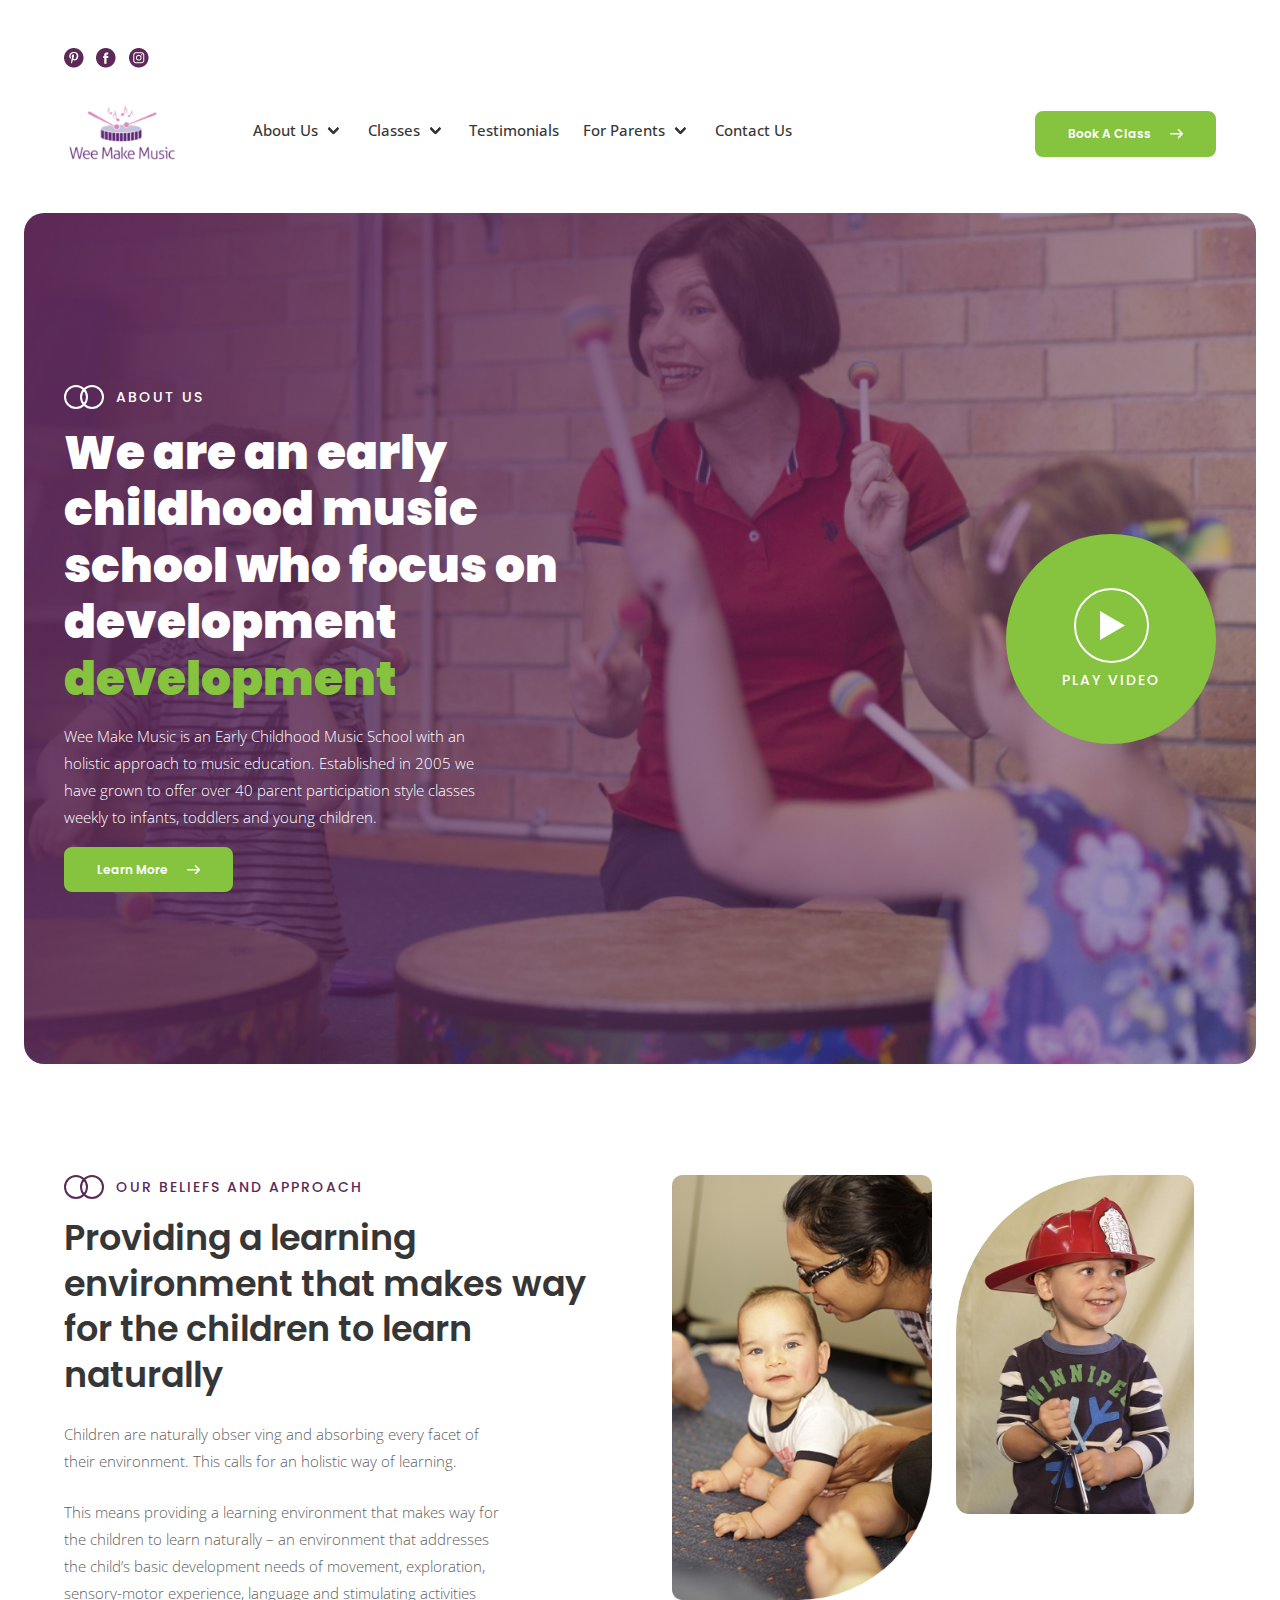
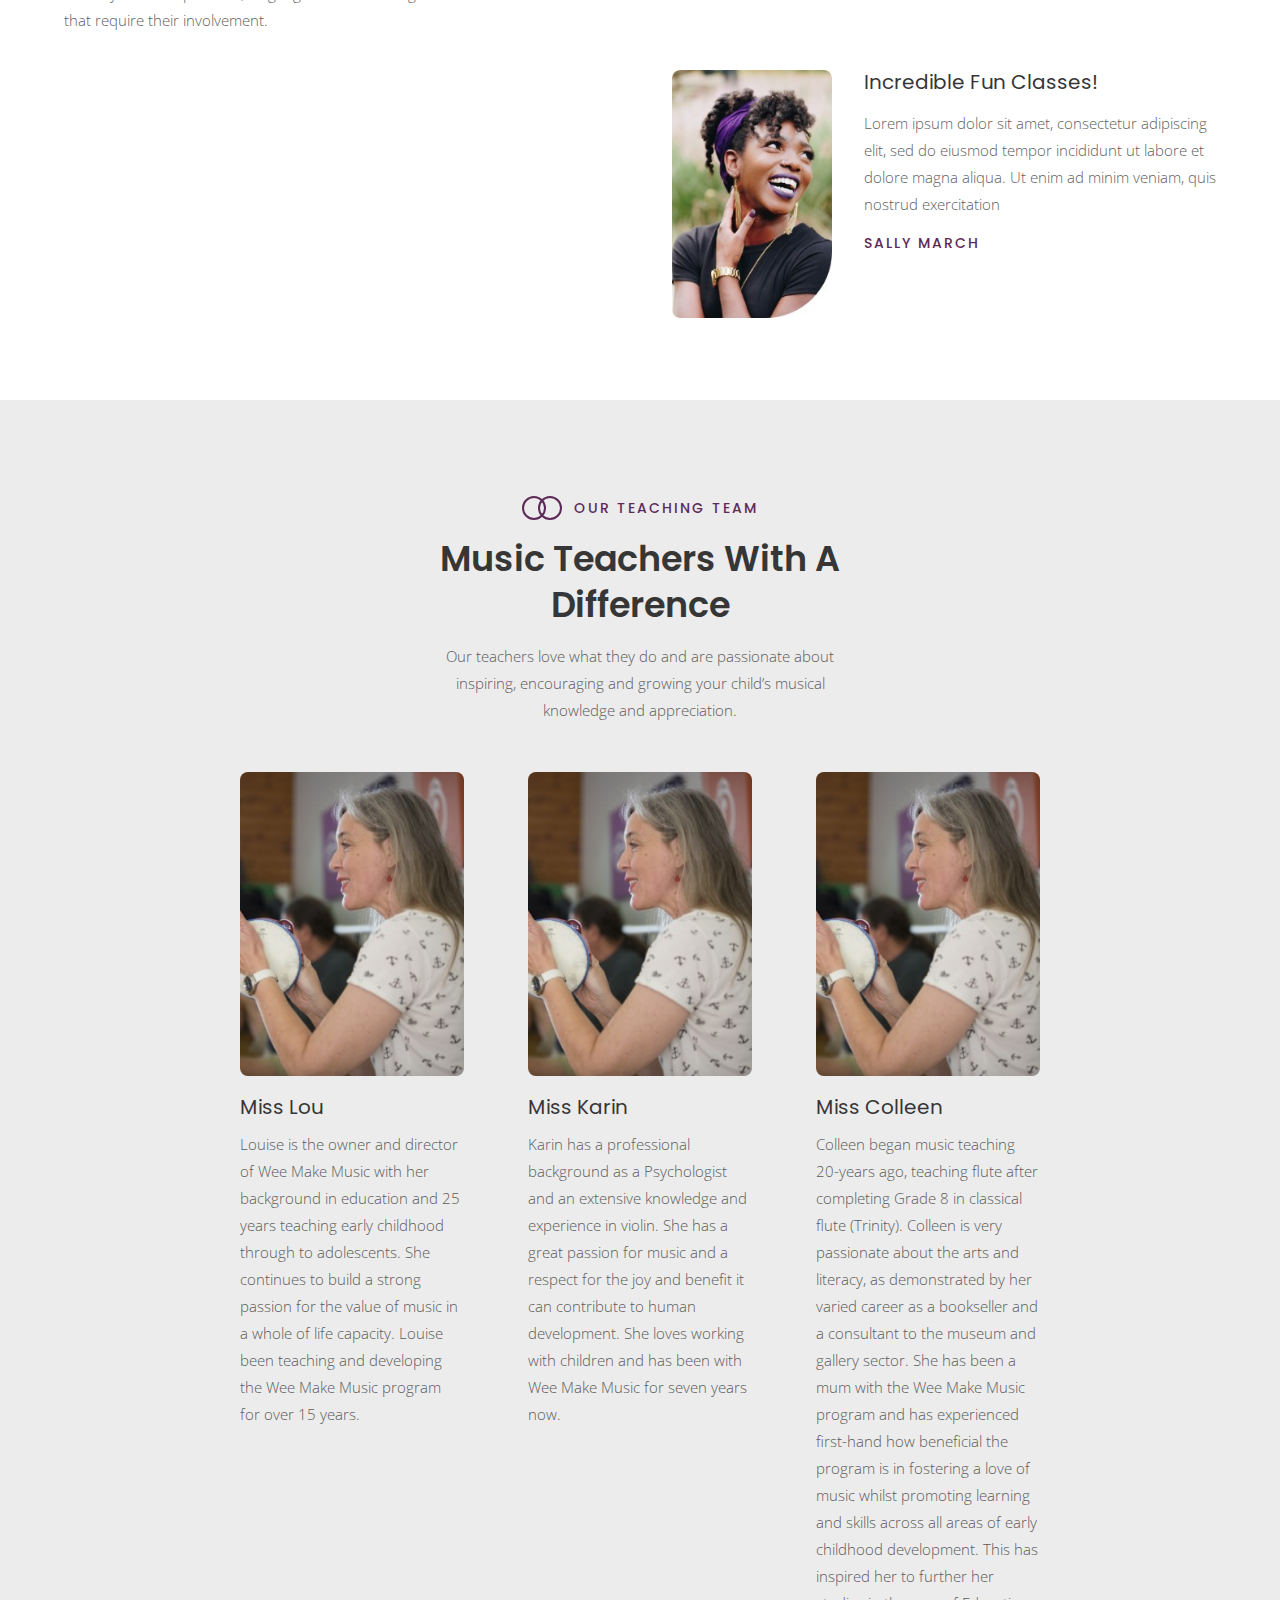
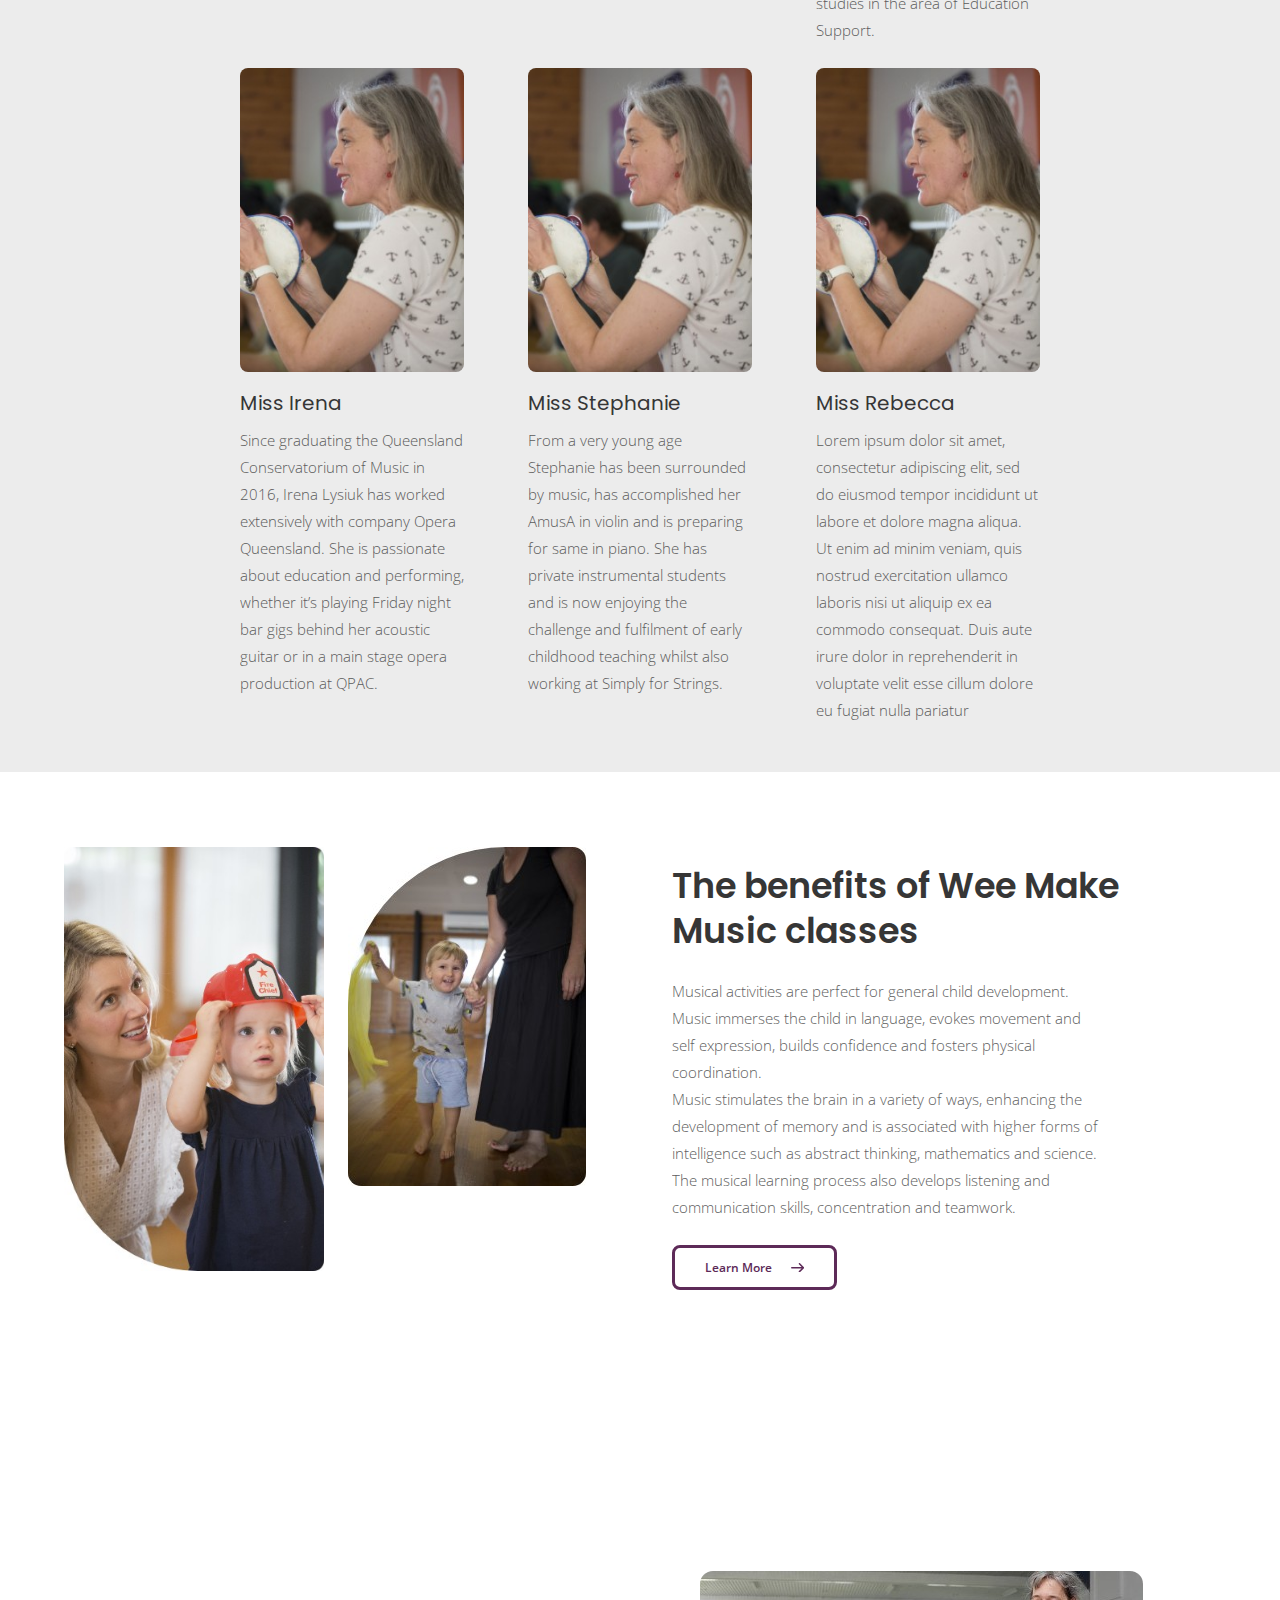
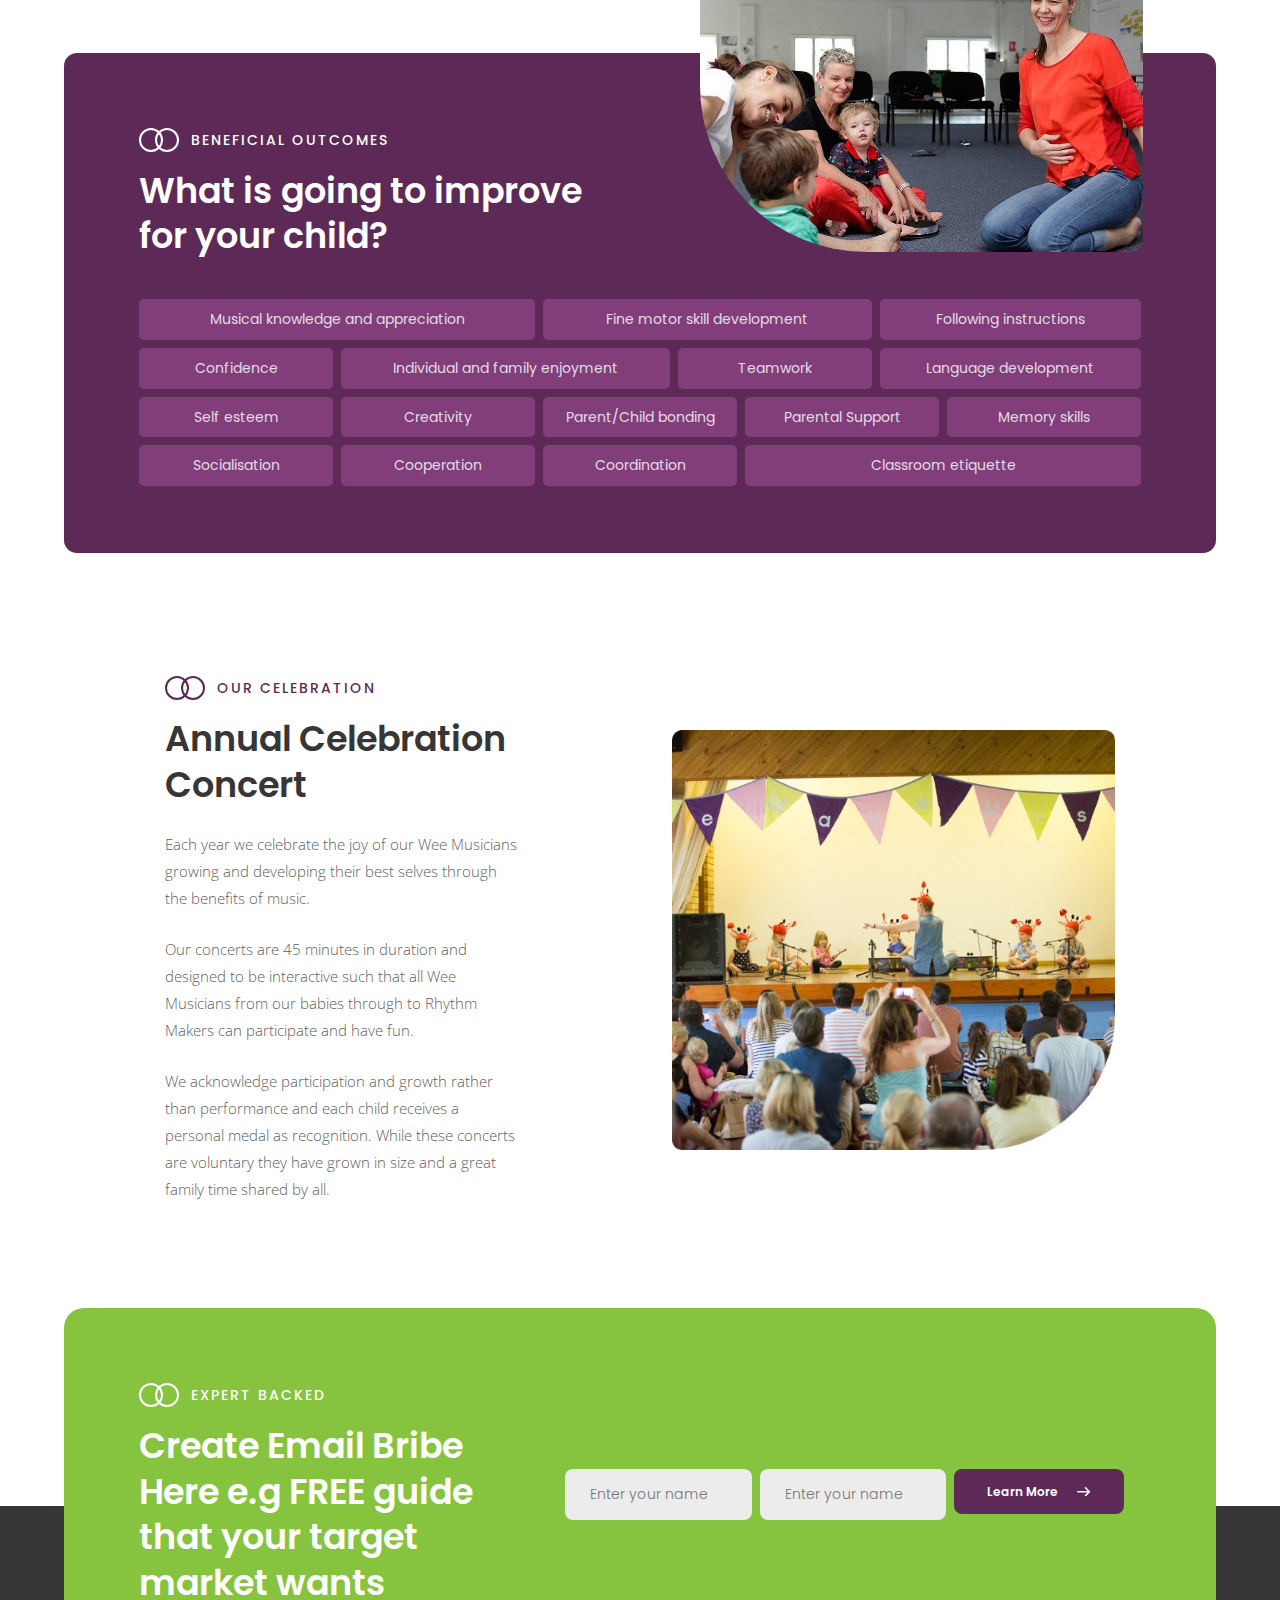
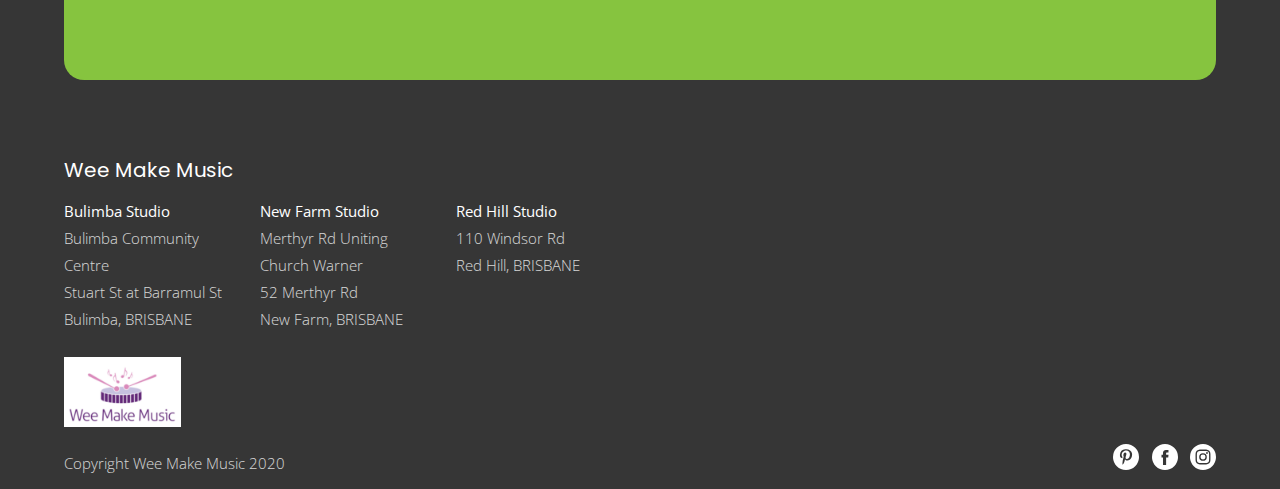
==== about.html @ 38650b14 "about page finished" ====
<!DOCTYPE html>
<html lang="en">
<head>
  <meta charset="UTF-8">
  <meta name="viewport" content="width=device-width, initial-scale=1.0">
  <meta http-equiv="X-UA-Compatible" content="ie=edge">
  <link rel="stylesheet" type="text/css" href="css/bulma.css">
  <link rel="stylesheet" type="text/css" href="css/main.css">
  <link rel="preconnect" href="https://fonts.gstatic.com">
  <link href="https://fonts.googleapis.com/css2?family=Open+Sans:wght@300;400&family=Poppins:wght@300;500;600;700&display=swap" rel="stylesheet">
  <title>Wee Make Music</title>
</head>
<body>
  <section class="section">
    <div class="container">
      <div class="nav-header pb-3">
        <div class="columns">
          <article class="column">
          <a href="#">
            <img src="assets/pinterest.png" alt="The pinterest logo" class="social-favicon mr-2">
          </a>
          <a href="#">
            <img src="assets/facebook.png" alt="The facebook logo" class="social-favicon mr-2">
          </a>
          <a href="#">
            <img src="assets/instagram.png" alt="The instagram logo" class="social-favicon">
          </a>
        </article>
        </div>
      </div>

      <nav class="navbar is-transparent" role="navigation" aria-label="main navigation">
      <div class="navbar-brand is-flex-center">
        <a class="navbar-item" href="index.html">
          <img src="assets/wee-make-music-logo.png" class="logo">
        </a>

        <a role="button" class="navbar-burger burger" aria-label="menu" aria-expanded="false" data-target="navbarBasicExample">
          <span aria-hidden="true"></span>
          <span aria-hidden="true"></span>
          <span aria-hidden="true"></span>
        </a>
      </div>

      <div id="navbarBasicExample" class="navbar-menu is-small-section-padding-mobile">
        <div class="navbar-start pl-6 padding-remove-mobile">
          <div class="navbar-item has-dropdown is-hoverable">
            <a class="navbar-link nav-link" onclick="showHideDropdown()">
              About Us
            </a>

            <div class="navbar-dropdown" id="navbarDropdown">
              <a href="gym-cleaning.html" class="navbar-item nav-link-sub">
                Gym Cleaning
              </a>
              <a class="navbar-item nav-link-sub">
                Childcare Cleaning
              </a>
              <a class="navbar-item nav-link-sub">
                Commercial Cleaning
              </a>
              <a class="navbar-item nav-link-sub">
                Clinic Cleaning
              </a>
            </div>
          </div>


          <div class="navbar-item has-dropdown is-hoverable">
            <a class="navbar-link nav-link" onclick="showHideDropdown()">
              Classes
            </a>

            <div class="navbar-dropdown" id="navbarDropdown">
              <a href="gym-cleaning.html" class="navbar-item nav-link-sub">
                Gym Cleaning
              </a>
              <a class="navbar-item nav-link-sub">
                Childcare Cleaning
              </a>
              <a class="navbar-item nav-link-sub">
                Commercial Cleaning
              </a>
              <a class="navbar-item nav-link-sub">
                Clinic Cleaning
              </a>
            </div>
          </div>


          <a href="about-us.html" class="navbar-item nav-link">
            Testimonials
          </a>

          <div class="navbar-item has-dropdown is-hoverable">
            <a class="navbar-link nav-link" onclick="showHideDropdown()">
              For Parents
            </a>

            <div class="navbar-dropdown" id="navbarDropdown">
              <a href="gym-cleaning.html" class="navbar-item nav-link-sub">
                Gym Cleaning
              </a>
              <a class="navbar-item nav-link-sub">
                Childcare Cleaning
              </a>
              <a class="navbar-item nav-link-sub">
                Commercial Cleaning
              </a>
              <a class="navbar-item nav-link-sub">
                Clinic Cleaning
              </a>
            </div>
          </div>


          <a href="faq.html" class="navbar-item nav-link">
            Contact Us
          </a>
        </div>

        <div class="navbar-end is-flex is-flex-center">
          <div class="navbar-item">
            <div class="buttons">
              <a href="quote.html" class="btn-primary btn-green box-shadow btn-arrow-green">Book A Class <svg xmlns="http://www.w3.org/2000/svg" width="13.202" height="9.418" viewBox="0 0 13.202 9.418" class="ml-4 mt-1px"><path d="M24.856,136.172h0l-3.969-3.95a.76.76,0,0,0-1.072,1.077l2.665,2.652-9.843,0a.76.76,0,0,0,0,1.519l9.843,0-2.665,2.652a.76.76,0,0,0,1.072,1.077l3.969-3.95h0A.76.76,0,0,0,24.856,136.172Z" transform="translate(-11.876 -132)" fill="#fff"/></svg></a>
            </div>
          </div>
        </div>
      </div>
      </nav>
    </div>
  </section>

<main class="is-relative">
  <section class="section pt-1">
    <div class="container index-hero-bg about-hero-bg">
    <div class="container">
      <div class="columns pt-10 pb-10">
        <article class="column pr-6">
          <div class="is-flex is-flex-center">
            <img src="assets/circle-cross.svg" alt="Two crosses intersected" class="circle-cross-img">
            <h1 class="small-pop-header ml-3 text-white">ABOUT US</h1>
          </div>
          <h2 class="page-header text-white mt-4">We are an early childhood music school who focus on development <span class="text-green">development</span></h2>
          <p class="text-white mt-4 mb-4 opacity-full width-80">Wee Make Music is an Early Childhood Music School with an holistic approach to music education. Established in 2005 we have grown to offer over 40 parent participation style classes weekly to infants, toddlers and young children.</p>
          <a href="#" class="btn-primary btn-green box-shadow btn-arrow-green is-inline-block">Learn More <svg xmlns="http://www.w3.org/2000/svg" width="13.202" height="9.418" viewBox="0 0 13.202 9.418" class="ml-4 mt-1px"><path d="M24.856,136.172h0l-3.969-3.95a.76.76,0,0,0-1.072,1.077l2.665,2.652-9.843,0a.76.76,0,0,0,0,1.519l9.843,0-2.665,2.652a.76.76,0,0,0,1.072,1.077l3.969-3.95h0A.76.76,0,0,0,24.856,136.172Z" transform="translate(-11.876 -132)" fill="#fff"/></svg></a>
        </article>
        <article class="column is-flex is-flex-end-center">
          <div class="play-container is-flex is-flex-justify-center is-flex-column">
            <a href="" class="is-flex is-flex-justify-center is-flex-column">
              <img src="assets/play-img.svg" alt="">
              <p class="small-pop-header mt-2 text-white opacity-full">PLAY VIDEO</p>
            </a>
          </div>
        </article>
      </div>
    </div>
    </div>
  </section>

  <section class="section is-padding-large">
    <div class="container is-small-container">
      <div class="columns is-variable is-8">
        <article class="column">
          <div class="is-flex is-flex-center">
            <img src="assets/cross-circle-purple.svg" alt="Two crosses intersected" class="circle-cross-img">
            <h3 class="small-pop-header ml-3 text-purple">Our Beliefs and Approach</h3>
          </div>
          <h4 class="section-header mt-4 mb-5">Providing a learning environment that makes way for the children to learn naturally</h4>
          <p class="width-80 mb-5">Children are naturally obser ving and absorbing every facet of their environment. This calls for an holistic way of learning.</p>
          <p class="width-80 mb-5">This means providing a learning environment that makes way for the children to learn naturally – an environment that addresses the child’s basic development needs of movement, exploration, sensory-motor experience, language and stimulating activities that require their involvement.</p>
        </article>
        <article class="column">
          <div class="columns is-variable is-3">
            <article class="column">
              <img src="assets/0000-04.jpg" alt="A woman holding a child">
            </article>
            <article class="column ">
              <img src="assets/3589.jpg" alt="A child wearing a firemans hat">
            </article>
          </div>
          <div>
          </div>
        </article>
      </div>
    </div>
    <div class="container is-small-container">
      <div class="columns is-variable is-8">
        <article class="column">
        </article>
        <article class="column">
          <div class="columns is-variable is-4">
            <article class="column is-one-third">
              <img src="assets/test-1.jpg" alt="A woman smiling">
            </article>
            <article class="column">
              <h5 class="sub-section-header">Incredible Fun Classes!</h5>
              <p class="my-4">Lorem ipsum dolor sit amet, consectetur adipiscing elit, sed do eiusmod tempor incididunt ut labore et dolore magna aliqua. Ut enim ad minim veniam, quis nostrud exercitation</p>
              <p class="small-pop-header opacity-full text-purple">SALLY MARCH</p>
            </article>
          </div>
        </article>
      </div>
    </div>
  </section>

  <section class="section grey-bg">
    <div class="container is-800-container pt-6">
      <div>
        <div class="is-flex is-flex-justify-center pb-4">
          <img src="assets/cross-circle-purple.svg" alt="Two crosses intersected" class="circle-cross-img">
          <h3 class="small-pop-header ml-3 text-purple">OUR TEACHING TEAM</h3>
        </div>
        <h4 class="section-header mb-4 text-center width-50 is-margin-0-auto">Music Teachers With A Difference</h4>
        <p class="width-50 text-center is-margin-0-auto mb-6">Our teachers love what they do and are passionate about inspiring, encouraging and growing your child’s musical knowledge and appreciation.</p>
      </div>
      <div class="columns is-multiline is-variable is-8">
        <article class="column is-one-third">
          <img src="assets/00040-2.jpg" alt="A Wee make music teacher playing a tambourine" class="team-portrait">
          <h4 class="sub-section-header my-3">Miss Lou</h4>
          <p>Louise is the owner and director of Wee Make Music with her background in education and 25 years teaching early childhood through to adolescents. She continues to build a strong passion for the value of music in a whole of life capacity. Louise been teaching and developing the Wee Make Music program for over 15 years.</p>
        </article>
        <article class="column is-one-third">
          <img src="assets/00040-2.jpg" alt="A Wee make music teacher playing a tambourine" class="team-portrait">
          <h4 class="sub-section-header my-3">Miss Karin</h4>
          <p>Karin has a professional background as a Psychologist and an extensive knowledge and experience in violin. She has a great passion for music and a respect for the joy and benefit it can contribute to human development. She loves working with children and has been with Wee Make Music for seven years now.</p>
        </article>
        <article class="column is-one-third">
          <img src="assets/00040-2.jpg" alt="A Wee make music teacher playing a tambourine" class="team-portrait">
          <h4 class="sub-section-header my-3">Miss Colleen</h4>
          <p>Colleen began music teaching 20-years ago, teaching flute after completing Grade 8 in classical flute (Trinity). Colleen is very passionate about the arts and literacy, as demonstrated by her varied career as a bookseller and a consultant to the museum and gallery sector. She has been a mum with the Wee Make Music program and has experienced first-hand how beneficial the program is in fostering a love of music whilst promoting learning and skills across all areas of early childhood development. This has inspired her to further her studies in the area of Education Support.</p>
        </article>
        <article class="column is-one-third">
          <img src="assets/00040-2.jpg" alt="A Wee make music teacher playing a tambourine" class="team-portrait">
          <h4 class="sub-section-header my-3">Miss Irena</h4>
          <p>Since graduating the Queensland Conservatorium of Music in 2016, Irena Lysiuk has worked extensively with company Opera Queensland. She is passionate about education and performing, whether it’s playing Friday night bar gigs behind her acoustic guitar or in a main stage opera production at QPAC.</p>
        </article>
        <article class="column is-one-third">
          <img src="assets/00040-2.jpg" alt="A Wee make music teacher playing a tambourine" class="team-portrait">
          <h4 class="sub-section-header my-3">Miss Stephanie</h4>
          <p>From a very young age Stephanie has been surrounded by music, has accomplished her AmusA in violin and is preparing for same in piano. She has private instrumental students and is now enjoying the challenge and fulfilment of early childhood teaching whilst also working at Simply for Strings.</p>
        </article>
        <article class="column is-one-third">
          <img src="assets/00040-2.jpg" alt="A Wee make music teacher playing a tambourine" class="team-portrait">
          <h4 class="sub-section-header my-3">Miss Rebecca</h4>
          <p>Lorem ipsum dolor sit amet, consectetur adipiscing elit, sed do eiusmod tempor incididunt ut labore et dolore magna aliqua. Ut enim ad minim veniam, quis nostrud exercitation ullamco laboris nisi ut aliquip ex ea commodo consequat. Duis aute irure dolor in reprehenderit in voluptate velit esse cillum dolore eu fugiat nulla pariatur</p>
        </article>
      </div>
    </div>
  </section>

  <section class="section is-padding-large">
    <div class="container is-small-container pb-15">
      <div class="columns is-variable is-8">
        <article class="column">
          <div class="columns is-variable is-3">
            <article class="column">
              <img src="assets/00064.jpg" alt="A woman playing with a child">
            </article>
            <article class="column ">
              <img src="assets/00142-2.jpg" alt="A woman holding a childs hand">
            </article>
          </div>
        </article>
        <article class="column">
          <h4 class="section-header mt-4 mb-5">The benefits of Wee Make Music classes</h4>
          <p class="width-80 ">Musical activities are perfect for general child development. Music immerses the child in language, evokes movement and self expression, builds confidence and fosters physical coordination.</p>
          <p class="width-80 mb-5">Music stimulates the brain in a variety of ways, enhancing the development of memory and is associated with higher forms of intelligence such as abstract thinking, mathematics and science. The musical learning process also develops listening and communication skills, concentration and teamwork.</p>
          <a href="#" class="btn-secondary btn-purple-secondary box-shadow btn-arrow-purple is-inline-block">Learn More <svg xmlns="http://www.w3.org/2000/svg" width="13.202" height="9.418" viewBox="0 0 13.202 9.418" class="ml-4 mt-1px"><path d="M24.856,136.172h0l-3.969-3.95a.76.76,0,0,0-1.072,1.077l2.665,2.652-9.843,0a.76.76,0,0,0,0,1.519l9.843,0-2.665,2.652a.76.76,0,0,0,1.072,1.077l3.969-3.95h0A.76.76,0,0,0,24.856,136.172Z" transform="translate(-11.876 -132)" fill="#5d2a58"/></svg></a>
        </article>
      </div>
    </div>
  </section>

  <section class="section">
    <div class="container is-small-container">
        <div class="purple-bg is-padding-75px br-13">
          <div class="columns is-variable is-8">
            <article class="column">
              <div class="is-flex is-flex-center pb-4">
                <img src="assets/circle-cross.svg" alt="Two crosses intersected" class="circle-cross-img">
                <h3 class="small-pop-header ml-3 text-white">BENEFICIAL OUTCOMES</h3>
              </div>
              <h4 class="section-header text-white mb-5">What is going to improve for your child?</h4>
            </article>
            <article class="column is-relative">
              <div class="outerlap-image-container">
                <img src="assets/8662-ol.jpg" alt="A woman teaching children" class="outerlap-img">
              </div>
            </article>
          </div>
        <div class="columns is-variable is-1 is-multiline">
          <article class="column is-two-fifths column-y-reset">
            <div class="purple-light-bg br-5 p-3 text-center">
              <p class="text-white pill-text">Musical knowledge and appreciation</p>
            </div>
          </article>
          <article class="column is-one-third column-y-reset">
            <div class="purple-light-bg br-5 p-3 text-center">
              <p class="text-white pill-text">Fine motor skill development</p>
            </div>
          </article>
          <article class="column column-y-reset">
            <div class="purple-light-bg br-5 p-3 text-center">
              <p class="text-white pill-text">Following instructions</p>
            </div>
          </article>
          <article class="column is-one-fifth column-y-reset">
            <div class="purple-light-bg br-5 p-3 text-center">
              <p class="text-white pill-text">Confidence</p>
            </div>
          </article>
          <article class="column is-one-third column-y-reset">
            <div class="purple-light-bg br-5 p-3 text-center">
              <p class="text-white pill-text">Individual and family enjoyment</p>
            </div>
          </article>
          <article class="column is-one-fifth column-y-reset">
            <div class="purple-light-bg br-5 p-3 text-center">
              <p class="text-white pill-text">Teamwork</p>
            </div>
          </article>
          <article class="column column-y-reset">
            <div class="purple-light-bg br-5 p-3 text-center">
              <p class="text-white pill-text">Language development</p>
            </div>
          </article>
          <article class="column is-one-fifth column-y-reset">
            <div class="purple-light-bg br-5 p-3 text-center">
              <p class="text-white pill-text">Self esteem</p>
            </div>
          </article>
          <article class="column is-one-fifth column-y-reset">
            <div class="purple-light-bg br-5 p-3 text-center">
              <p class="text-white pill-text">Creativity</p>
            </div>
          </article>
          <article class="column is-one-fifth column-y-reset">
            <div class="purple-light-bg br-5 p-3 text-center">
              <p class="text-white pill-text">Parent/Child bonding</p>
            </div>
          </article>
          <article class="column is-one-fifth column-y-reset">
            <div class="purple-light-bg br-5 p-3 text-center">
              <p class="text-white pill-text">Parental Support</p>
            </div>
          </article>
          <article class="column is-one-fifth column-y-reset">
            <div class="purple-light-bg br-5 p-3 text-center">
              <p class="text-white pill-text">Memory skills</p>
            </div>
          </article>
          <article class="column is-one-fifth column-y-reset">
            <div class="purple-light-bg br-5 p-3 text-center">
              <p class="text-white pill-text">Socialisation</p>
            </div>
          </article>
          <article class="column is-one-fifth column-y-reset">
            <div class="purple-light-bg br-5 p-3 text-center">
              <p class="text-white pill-text">Cooperation</p>
            </div>
          </article>
          <article class="column is-one-fifth column-y-reset">
            <div class="purple-light-bg br-5 p-3 text-center">
              <p class="text-white pill-text">Coordination</p>
            </div>
          </article>
          <article class="column column-y-reset">
            <div class="purple-light-bg br-5 p-3 text-center">
              <p class="text-white pill-text">Classroom etiquette</p>
            </div>
          </article>
        </div>
        </div>
      </div>
  </section>

  <section class="section is-padding-large">
    <div class="container is-xs-container pb-15">
      <div class="columns is-variable is-8">
        <article class="column">
          <div class="is-flex is-flex-center">
            <img src="assets/cross-circle-purple.svg" alt="Two crosses intersected" class="circle-cross-img">
            <h3 class="small-pop-header ml-3 text-purple">OUR CELEBRATION</h3>
          </div>
          <h4 class="section-header mt-4 mb-5">Annual Celebration Concert</h4>
          <p class="width-80 mb-5">Each year we celebrate the joy of our Wee Musicians growing and developing their best selves through the benefits of music.</p>
          <p class="width-80 mb-5">Our concerts are 45 minutes in duration and designed to be interactive such that all Wee Musicians from our babies through to Rhythm Makers can participate and have fun.</p>
          <p class="width-80">We acknowledge participation and growth rather than performance and each child receives a  personal medal as recognition. While these concerts are voluntary they have grown in size and a great family time shared by all.</p>
        </article>
        <article class="column is-flex is-flex-justify-center">
          <img src="assets/music-0026-copy.jpg" alt="The Wee Make Music children performing a concert">
        </article>
      </div>
    </div>
  </section>

  <section class="overlap-container">
    <div class="container br-20 green-bg">
      <div class="is-padding-75px">
        <div class="columns is-variable is-8">
          <article class="column">
            <div class="is-flex is-flex-center pb-4">
              <img src="assets/circle-cross.svg" alt="Two crosses intersected" class="circle-cross-img">
              <h3 class="small-pop-header ml-3 text-white">EXPERT BACKED</h3>
            </div>
            <h4 class="section-header text-white">Create Email Bribe Here e.g FREE guide that your target market wants</h4>
          </article>
          <article class="column is-three-fifths is-flex is-flex-justify-center">
            <form action="" class="std-form">
              <div class="columns is-variable is-1">
                <article class="column">
                  <input type="text" placeholder="Enter your name">
                </article>
                <article class="column">
                  <input type="text" placeholder="Enter your name">
                </article>
                <article class="column">
                  <a href="#" class="btn-primary btn-purple box-shadow btn-arrow-purple is-inline-block">Learn More <svg xmlns="http://www.w3.org/2000/svg" width="13.202" height="9.418" viewBox="0 0 13.202 9.418" class="ml-4 mt-1px"><path d="M24.856,136.172h0l-3.969-3.95a.76.76,0,0,0-1.072,1.077l2.665,2.652-9.843,0a.76.76,0,0,0,0,1.519l9.843,0-2.665,2.652a.76.76,0,0,0,1.072,1.077l3.969-3.95h0A.76.76,0,0,0,24.856,136.172Z" transform="translate(-11.876 -132)" fill="#fff"/></svg></a>
                </article>
              </div>
            <form>
          </article>
        </div>
      </div>
    </div>
  </section>
</main>

  <footer>
    <div class="container">
      <div class="columns pt-15">
        <article class="column">
          <h4 class="sub-section-header text-white mb-4">Wee Make Music</h4>
          <div class="columns">
            <article class="column">
              <p class="opacity-full text-white"><b>Bulimba Studio</b></p>
              <p class="text-white">Bulimba Community Centre</p>
              <p class="text-white">Stuart St at Barramul St</p>
              <p class="text-white">Bulimba, BRISBANE</p>
            </article>
            <article class="column">
              <p class="opacity-full text-white"><b>New Farm Studio</b></p>
              <p class="text-white">Merthyr Rd Uniting Church Warner</p>
              <p class="text-white">52 Merthyr Rd</p>
              <p class="text-white">New Farm, BRISBANE</p>
            </article>
            <article class="column">
              <p class="opacity-full text-white"><b>Red Hill Studio</b></p>
              <p class="text-white">110 Windsor Rd</p>
              <p class="text-white">Red Hill, BRISBANE</p>
            </article>
          </div>
          <img src="assets/wee-make-music-logo.png" class="logo mb-4">
          <p class="text-white">Copyright Wee Make Music 2020</p>
        </article>
        <article class="column is-flex is-flex-end-bottom">
          <div class="columns">
            <article class="column">
            <a href="#">
              <img src="assets/pinterest-white.svg" alt="The pinterest logo" class="social-favicon mr-2">
            </a>
            <a href="#">
              <img src="assets/facebook-white.svg" alt="The facebook logo" class="social-favicon mr-2">
            </a>
            <a href="#">
              <img src="assets/instagram-white.svg" alt="The instagram logo" class="social-favicon">
            </a>
          </article>
          </div>
        </article>
      </div>
    </div>
  </footer>




</body>
</html>
---- css/main.css ----
.is-flex {
  display: flex; }

.is-flex-column {
  flex-direction: column; }

.is-flex-between {
  justify-content: space-between; }

.is-flex-end {
  justify-content: flex-end; }

.is-flex-center {
  align-items: center; }

.is-flex-start {
  align-items: flex-start; }

.is-flex-start-center {
  align-items: flex-start;
  justify-content: center; }

.is-flex-end-bottom {
  justify-content: flex-end;
  align-items: flex-end; }

.is-flex-end-center {
  align-items: center;
  justify-content: flex-end; }

.is-flex-justify-center {
  justify-content: center;
  align-items: center; }

.is-flex-column-between {
  flex-direction: column;
  justify-content: space-between; }

.is-flex-item-bottom {
  margin-top: auto; }

@media (min-width: 768px) and (max-width: 1024px) {
  .is-flex-column-tablet {
    flex-direction: column; } }
@media screen and (max-width: 768px) {
  .is-flex-column-mobile {
    flex-direction: column; }

  .columns.is-reversed-mobile {
    flex-direction: column-reverse;
    display: flex; } }
p, .p {
  font-family: "Open Sans", sans-serif;
  font-size: 15px;
  color: #363636;
  line-height: 27px;
  opacity: .80;
  font-weight: 300; }

.p-mini {
  font-size: 13px !important; }

.small-pop-header {
  font-family: "Poppins", sans-serif;
  font-size: 14px;
  color: #363636;
  line-height: 18px;
  font-weight: 500;
  letter-spacing: 2px;
  text-transform: uppercase; }

.page-header {
  font-family: "Poppins", sans-serif;
  font-size: 47px;
  color: #363636;
  font-weight: 900;
  line-height: 1.2em; }

.section-header {
  font-family: "Poppins", sans-serif;
  font-size: 35px;
  color: #363636;
  font-weight: 600;
  line-height: 1.3em; }

.cta-header {
  font-family: "Open Sans", sans-serif;
  font-size: 30px;
  color: #363636;
  font-weight: 800;
  line-height: 1.2em; }

.sub-section-header {
  font-family: "Poppins", sans-serif;
  font-size: 20px;
  color: #363636;
  font-weight: 400;
  line-height: 1.2em; }

.benefit-header {
  font-family: "Open Sans", sans-serif;
  font-size: 20px;
  color: #FFFFFF;
  font-weight: 400;
  line-height: 1.2em; }

.pill-text {
  font-family: "Poppins", sans-serif;
  font-size: 14px;
  color: #FFFFFF;
  font-weight: 400;
  line-height: 1.2em; }

.text-white {
  color: #FFFFFF !important; }

.text-cobalt {
  color: #363636 !important; }

.text-black {
  color: #000000; }

.text-green {
  color: #86C43F !important; }

.text-purple {
  color: #5D2A58 !important; }

.opacity-full {
  opacity: 1; }

.opacity-50 {
  opacity: .5; }

.text-center {
  text-align: center; }

.text-right {
  text-align: right; }

.p-60 {
  max-width: 60%; }

.p-70 {
  max-width: 70%; }

@media (min-width: 769px) and (max-width: 1024px) {
  .benefit-header {
    font-size: 14px; }

  .p-width-tablet-reset {
    max-width: 100%; }

  .section-header {
    font-size: 30px; }

  .sub-section-header {
    font-size: 16px; }

  .page-header {
    font-size: 40px; }

  .small-pop-header {
    font-size: 12px; } }
@media screen and (max-width: 768px) {
  .benefit-header {
    font-size: 13px; }

  .page-header {
    font-size: 40px; }

  .section-header {
    font-size: 35px; }

  .sub-section-header {
    font-size: 17px; }

  .p-width-mobile-reset {
    max-width: 100%; }

  .small-pop-header {
    font-size: 13px; }

  .p-70 {
    max-width: 100%; }

  .text-center-mobile {
    text-align: center; }

  p {
    font-family: "Open Sans", sans-serif;
    font-size: 14px;
    color: #363636;
    line-height: 27px;
    opacity: .80;
    font-weight: 300; } }
.is-padding-large-container {
  padding: 5px 3.5rem 5px 3.5rem !important; }

.is-padding-xl {
  padding: 150px 1.5rem 150px 1.5rem !important; }

.is-padding-large {
  padding: 75px 1.5rem 75px 1.5rem !important; }

.is-padding-medium {
  padding: 25px 1.5rem 25px 1.5rem !important; }

.is-padding-small {
  padding: 15px 1.5rem 15px 1.5rem !important; }

.is-padding-xs {
  padding: 5px 1.5rem 5px 1.5rem !important; }

.is-padding-xxs {
  padding: 1px 1.5rem 1px 1.5rem !important; }

.is-padding-30px {
  padding: 30px; }

.is-padding-50px {
  padding: 50px; }

.is-padding-75px {
  padding: 75px; }

.is-padding-medium-uniform {
  padding: 100px; }

.is-padding-large-uniform {
  padding: 170px; }

.pr-80 {
  padding-right: 80%; }

.pl-150-px {
  padding-left: 150px; }

.pt-8 {
  padding-top: 8rem !important; }

.pt-10 {
  padding-top: 10rem !important; }

.pt-15 {
  padding-top: 15rem !important; }

.pb-10 {
  padding-bottom: 10rem !important; }

.pb-15 {
  padding-bottom: 15rem !important; }

.mt-10 {
  margin-top: 9rem !important; }

.mr-auto {
  margin-right: auto !important; }

.mt-negative-200px {
  margin-top: -200px; }

.mb-negative-105px {
  margin-bottom: -105px; }

.padding-remove {
  padding: 0 !important; }

.margin-remove {
  margin: none !important; }

.margin-bottom-remove {
  margin-bottom: 0 !important; }

.overlap-container {
  margin-left: auto;
  margin-right: auto;
  left: 0;
  right: 0;
  bottom: -162px;
  position: absolute; }

@media (min-width: 768px) and (max-width: 1024px) {
  .mt-1-tablet-only {
    margin-top: 1rem; }

  .margin-remove-tablet {
    margin: 0 !important; }

  .pl-150-px {
    padding-left: 25px; }

  .pl-remove-tablet {
    padding-left: 0 !important; }

  .pr-remove-tablet {
    padding-right: 0 !important; }

  .pt-2-tablet {
    padding-top: 2rem !important; }

  .pb-2-tablet {
    padding-bottom: 2rem !important; }

  .padding-remove-tablet {
    padding: 0 !important; }

  .is-padding-20px-tablet {
    padding: 20px; }

  .padding-top-remove-tablet {
    padding-top: 0 !important; }

  .padding-top-remove-tablet {
    padding: 0 1.5rem 25px 1.5rem !important; } }
@media screen and (max-width: 768px) {
  .padding-remove-mobile {
    padding: 0 !important; }

  .margin-remove-mobile {
    margin: 0 !important; }

  .pr-remove-mobile {
    padding-right: 0 !important; }

  .pr-reset-mobile {
    padding-right: 0.75rem !important; }

  .pl-reset-mobile {
    padding-left: 0.75rem !important; }

  .pt-reset-mobile {
    padding-top: 0.75rem !important; }

  .is-small-section-padding-mobile {
    padding: 20px 1.5rem 20px 1.5rem !important; }

  .is-padding-large, .is-padding-xl {
    padding: 35px 1.5rem 35px 1.5rem !important; }

  .ml-remove-mobile-only {
    margin-left: 0 !important; }

  .mt-1-mobile-only {
    margin-top: 1rem !important; }

  .mt-2-mobile-only {
    margin-top: 2rem !important; }

  .mt-3-mobile-only {
    margin-top: 3rem !important; }

  .padding-top-remove-mobile {
    padding: 0 1.5rem 25px 1.5rem !important; }

  .pt-1-mobile {
    padding-top: 1rem !important; }

  .pt-2-mobile {
    padding-top: 2rem !important; }

  .pt-3-mobile {
    padding-top: 3rem !important; }

  .is-padding-small-mobile {
    padding: 15px 1rem !important; }

  .is-padding-xs-mobile {
    padding: 0.5rem !important; }

  .is-padding-large {
    padding: 3rem 1rem !important; }

  .container.is-fluid {
    padding: 0; }

  .pl-150-px {
    padding-left: 10px; }

  .is-padding-small {
    padding: 15px 1rem !important; } }
.blog-tag-bubble {
  border: 0.5px solid rgba(0, 0, 0, 0.2);
  border-radius: 7px;
  padding: 7px 12px;
  width: auto;
  height: auto;
  max-width: 200px;
  display: inline-block; }
  .blog-tag-bubble span {
    margin: 0 !important; }

.social-share {
  border: 0.5px solid rgba(0, 0, 0, 0.2);
  padding: 25px;
  -webkit-box-shadow: 0px 0px 22px 5px rgba(179, 179, 179, 0.56);
  -moz-box-shadow: 0px 0px 22px 5px rgba(179, 179, 179, 0.56);
  box-shadow: 0px 0px 22px 5px rgba(179, 179, 179, 0.56);
  border-radius: 7px; }

.alert-box {
  padding: 35px;
  border-radius: 7px;
  width: 70%; }
  .alert-box .alert-box-header {
    border: 0.5px solid rgba(0, 0, 0, 0.2);
    background-color: #FFFFFF;
    padding: 30px;
    border-radius: 7px; }
    .alert-box .alert-box-header div {
      height: 50px;
      width: 50px;
      border-radius: 50%;
      background-color: #F8D338; }

@media screen and (max-width: 768px) {
  .alert-box {
    width: 100%; } }
footer {
  background-color: #363636;
  width: 100%; }

.is-text-link {
  font-family: "Poppins", sans-serif;
  font-weight: 400;
  transition: ease-in-out 300ms;
  font-size: 15px; }
  .is-text-link svg {
    transition: ease-in-out 300ms;
    margin-left: 5px; }
  .is-text-link:hover svg {
    margin-left: 15px; }

.footer-link-ul li {
  display: block;
  padding: 5px 0 5px 0; }

.outerlap-image-container {
  position: absolute;
  top: -145px;
  right: 30px; }

.logo {
  max-height: 100% !important; }

.circle-cross-img {
  max-height: 24px; }

.circle-img {
  max-height: 63px; }

.team-portrait {
  border-radius: 8px; }

.outerlap-img {
  border-radius: 13px 13px 13px 166px; }

.social-favicon:hover, .logo:hover {
  opacity: 0.7; }

.btn-arrow-purple svg, .btn-arrow-purple path {
  transition: all .3s;
  -webkit-transition: all .3s;
  -moz-transition: all .3s;
  -o-transition: all .3s; }
.btn-arrow-purple:hover svg path {
  fill: #FFFFFF !important; }

.btn-arrow-green svg, .btn-arrow-green path {
  transition: all .3s;
  -webkit-transition: all .3s;
  -moz-transition: all .3s;
  -o-transition: all .3s; }
.btn-arrow-green:hover svg path {
  fill: #86C43F !important; }

.navbar {
  background-color: transparent !important; }

.navbar-link:not(.is-arrowless)::after {
  border-color: #363636 !important; }

.nav-link {
  font-family: "Open Sans", sans-serif;
  font-weight: 500;
  font-size: 15px;
  color: #363636;
  transition: ease-in-out color 100ms; }
  .nav-link:hover {
    color: #363636 !important; }

.nav-link-sub {
  font-family: "Open Sans", sans-serif;
  font-weight: 500;
  font-size: 13px;
  color: #363636;
  transition: ease-in-out color 100ms; }
  .nav-link-sub:hover {
    color: #5D2A58 !important; }

.button {
  border: none;
  padding: 0; }

.button-reset {
  background: none;
  border: none; }

button {
  cursor: pointer; }

.btn-primary {
  font-family: "Poppins", sans-serif;
  font-size: 12px;
  font-weight: 600;
  color: #FFFFFF;
  border: 3px solid transparent;
  padding: 13px 30px 13px 30px;
  transition: all .3s;
  -webkit-transition: all .3s;
  -moz-transition: all .3s;
  -o-transition: all .3s;
  min-width: 120px;
  outline: none;
  cursor: pointer;
  border-radius: 8px;
  line-height: 1em; }

.btn-secondary {
  font-family: "Open Sans", sans-serif;
  font-size: 12px;
  font-weight: 600;
  background-color: transparent;
  padding: 13px 30px 13px 30px;
  transition: all .3s;
  -webkit-transition: all .3s;
  -moz-transition: all .3s;
  -o-transition: all .3s;
  min-width: 120px;
  outline: none;
  cursor: pointer;
  border-radius: 8px;
  line-height: 1em; }

.btn-primary-no-pad {
  font-family: "Open Sans", sans-serif;
  font-size: 12px;
  font-weight: 600;
  color: #FFFFFF;
  border: 3px solid transparent;
  padding: 13px;
  transition: all .3s;
  -webkit-transition: all .3s;
  -moz-transition: all .3s;
  -o-transition: all .3s;
  min-width: 140px;
  outline: none;
  cursor: pointer; }

.btn-secondary-no-pad {
  font-family: "Open Sans", sans-serif;
  font-size: 12px;
  font-weight: 600;
  background-color: transparent;
  padding: 13px;
  transition: all .3s;
  -webkit-transition: all .3s;
  -moz-transition: all .3s;
  -o-transition: all .3s;
  outline: none;
  cursor: pointer; }

.fw {
  width: 100%; }

.square {
  border-radius: 0px; }

.rounded {
  border-radius: 28px; }

.btn-text-only {
  font-family: "Open Sans", sans-serif;
  font-size: 15px;
  font-weight: 600;
  text-decoration: none;
  color: #363636;
  transition: all .3s ease-in-out; }
  .btn-text-only img, .btn-text-only svg {
    height: auto;
    width: auto;
    max-height: 0.7rem;
    margin: 3px 0 0 10px;
    transition: all 200ms ease-out; }
  .btn-text-only:hover {
    text-decoration: underline; }
    .btn-text-only:hover img {
      margin-left: 25px; }

.btn-purple {
  border: 3px solid #5D2A58;
  background-color: #5D2A58;
  color: #FFF; }
  .btn-purple:hover {
    background-color: transparent;
    color: #5D2A58; }

.btn-green {
  border: 3px solid #86C43F;
  background-color: #86C43F;
  color: #FFF; }
  .btn-green:hover {
    background-color: transparent;
    color: #86C43F; }

.btn-white-p {
  border: 3px solid #FFFFFF;
  background-color: #FFFFFF;
  color: #5D2A58; }
  .btn-white-p:hover {
    background-color: transparent;
    color: #FFFFFF; }

.btn-purple-secondary {
  border: 3px solid #5D2A58;
  background-color: transparent;
  color: #5D2A58; }
  .btn-purple-secondary:hover {
    background-color: #5D2A58;
    color: #FFFFFF; }

.btn-white-secondary {
  border: 3px solid #FFFFFF;
  background-color: #FFFFFF;
  color: #363636; }
  .btn-white-secondary:hover {
    background-color: #363636;
    border: 3px solid #363636;
    color: #FFFFFF; }

.btn-bronze-secondary-no-pad {
  border: 3px solid #ECECEC;
  background-color: transparent;
  color: #ECECEC; }
  .btn-bronze-secondary-no-pad:hover {
    background-color: #ECECEC;
    border: 3px solid #ECECEC;
    color: #FFFFFF; }

.btn-yellow-secondary {
  border: 3px solid #86C43F;
  background-color: transparent;
  color: #86C43F; }
  .btn-yellow-secondary:hover {
    background-color: #86C43F;
    border: 3px solid #86C43F;
    color: #FFFFFF; }

.mobile-carousel-control-container {
  display: none; }

.carousel-control-container {
  height: 60px;
  width: 60px;
  border: 3px solid #343434;
  background-color: transparent;
  transition: background-color 200ms ease-in-out;
  cursor: pointer; }
  .carousel-control-container:hover {
    background-color: #343434; }
    .carousel-control-container:hover svg path {
      fill: #FFFFFF; }

@media screen and (max-width: 1024px) {
  .navbar-dropdown {
    display: none; } }
@media screen and (max-width: 768px) {
  .btn-mobile-full-width {
    width: 100%;
    display: block;
    text-align: center; }

  .mobile-carousel-control-container {
    display: flex; } }
input[type=checkbox] {
  height: 15px;
  width: 15px;
  margin-top: 2px; }

.std-form {
  width: 100%;
  margin: 0; }
  .std-form input[type=text] {
    background-color: #ECECEC;
    font-family: "Poppins", sans-serif;
    font-size: 14px;
    font-weight: 300;
    color: #363636;
    padding: 15px 25px 15px 25px;
    width: 100%;
    line-height: 1em;
    border-radius: 8px;
    border: none; }
  .std-form textarea {
    background-color: #ECECEC;
    font-family: "Open Sans", sans-serif;
    font-size: 12px;
    font-weight: 300;
    color: #000000;
    padding: 15px 25px 15px 25px;
    width: 100%;
    border-radius: 8px;
    border: none; }
  .std-form .select-img-position {
    position: relative; }
    .std-form .select-img-position img {
      position: absolute;
      width: auto;
      height: auto;
      height: 12px;
      width: 12px;
      right: 25px;
      top: calc(12px + 0.3rem); }
  .std-form select {
    border: none;
    background-color: #FFFFFF;
    border-radius: 7px;
    font-family: "Poppins", sans-serif;
    font-size: 14px;
    line-height: 1em;
    font-weight: 300;
    color: #000000;
    padding: 15px 25px 15px 25px;
    width: 100%;
    appearance: none;
    position: relative;
    cursor: pointer;
    -webkit-appearance: none; }
  .std-form .select-grey-bg {
    background-color: #ECECEC !important; }

.search-input {
  border: 1px solid #E9E9E9 !important;
  border-radius: 7px !important;
  background-color: #FFFFFF !important;
  font-size: 12px !important;
  font-family: "Open Sans", sans-serif !important;
  font-weight: 300 !important;
  color: #000000 !important;
  padding: 15px 25px 15px 25px !important;
  width: 100% !important;
  position: relative !important;
  appearance: none !important;
  cursor: text !important; }

.select-icon {
  position: absolute;
  width: 11px;
  height: 6px;
  top: 35px;
  right: 30px; }

.faq-search-container {
  position: relative; }
  .faq-search-container img {
    position: absolute;
    width: auto;
    height: auto;
    height: 12px;
    width: 12px;
    left: 25px;
    top: calc(12px + 0.3rem); }
  .faq-search-container input[type=text] {
    background-color: #FFFFFF;
    font-family: "Open Sans", sans-serif;
    font-size: 12px;
    font-weight: 300;
    color: #000000;
    padding: 17px 25px 17px 50px;
    width: 100%;
    border-radius: 26px;
    border: none;
    height: 48px; }

.subscribe-input {
  border: 0.1px solid rgba(0, 0, 0, 0.2);
  background-color: #FFFFFF;
  font-family: "Open Sans", sans-serif;
  font-size: 12px;
  font-weight: 300;
  color: #000000;
  padding: 15px 43px 15px 43px;
  width: 300px; }

@media (min-width: 768px) and (max-width: 1024px) {
  .subscribe-input {
    width: auto;
    max-width: 51%; } }
@media screen and (max-width: 768px) {
  .subscribe-input {
    width: 100%; } }
.br-5 {
  border-radius: 5px; }

.br-13 {
  border-radius: 13px; }

.br-20 {
  border-radius: 20px; }

.is-small-container {
  max-width: 1152px !important; }

.is-xs-container {
  max-width: 950px !important; }

.is-800-container {
  max-width: 800px !important; }

.is-500-container {
  max-width: 500px !important; }

.is-300-container {
  max-width: 300px !important; }

.is-80-container {
  max-width: 95% !important; }

.is-margin-0-auto {
  margin: 0 auto; }

.accordion-container {
  cursor: pointer; }
  .accordion-container ::selection {
    color: none;
    background: none; }
  .accordion-container ::-moz-selection {
    color: none;
    background: none; }
  .accordion-container #accordion-hidden {
    display: none; }

.column-y-reset {
  padding: 0.25rem !important; }

.width-100 {
  width: 100%; }

.width-80 {
  width: 80%; }

.width-50 {
  width: 50%; }

.dropdown-faq-container {
  border-bottom: 2px solid #363636;
  padding: 10px 0;
  cursor: pointer;
  -webkit-touch-callout: none;
  /* iOS Safari */
  -webkit-user-select: none;
  /* Safari */
  -khtml-user-select: none;
  /* Konqueror HTML */
  -moz-user-select: none;
  /* Old versions of Firefox */
  -ms-user-select: none;
  /* Internet Explorer/Edge */
  user-select: none;
  /* Non-prefixed version, currently
     supported by Chrome, Edge, Opera and Firefox */ }
  .dropdown-faq-container .dropdown-faq-content {
    display: none; }

.mt-1px {
  margin-top: 2px; }

@media screen and (max-width: 768px) {
  .is-small-container, .is-xs-container, .is-800-container {
    max-width: 100% !important; }

  .width-100-mobile {
    width: 100%; } }
.index-hero-bg {
  background-image: url(../assets/index-hero.jpg);
  background-position: center top;
  background-repeat: no-repeat;
  background-size: cover;
  max-width: 95% !important;
  border-radius: 20px; }

.about-hero-bg {
  background-image: url(../assets/about-hero.jpg) !important; }

.play-container {
  border-radius: 50%;
  height: 210px;
  width: 210px;
  background-color: #86C43F; }

.purple-with-cutout-bg {
  background-image: url(../assets/purple-svg-cutout.svg);
  background-position: top right;
  background-repeat: no-repeat;
  background-size: cover;
  background-color: #5D2A58;
  border-radius: 20px; }

.green-wide-bg {
  background-color: #86C43F;
  max-width: 95% !important;
  border-radius: 20px; }

.purple-bg {
  background-color: #5D2A58; }

.green-bg {
  background-color: #86C43F; }

.grey-bg {
  background-color: #ECECEC; }

.purple-light-bg {
  background-color: #813E7B; }

.index-overlap-container {
  margin-top: -250px; }

@media screen and (max-width: 1675px) {
  .index-hero-bg, .green-wide-bg {
    max-width: 100% !important; } }

/*# sourceMappingURL=main.css.map */
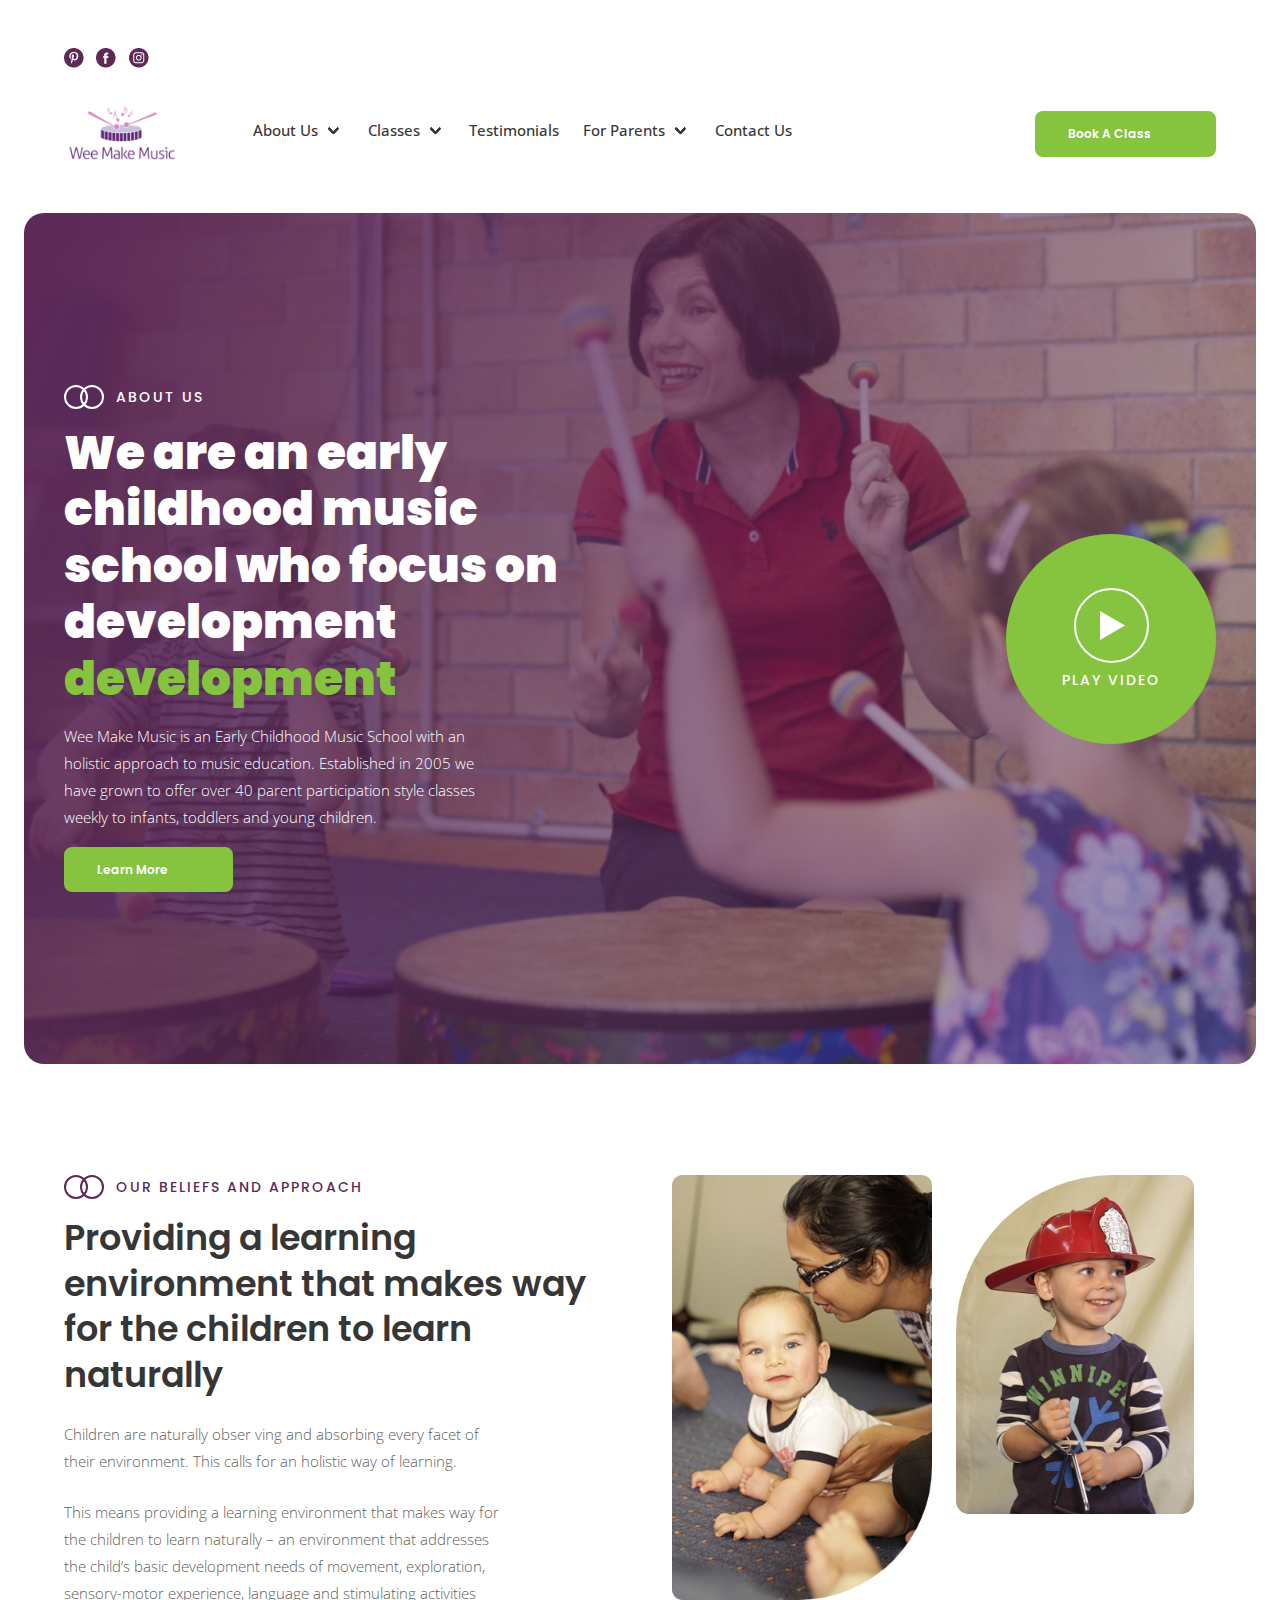
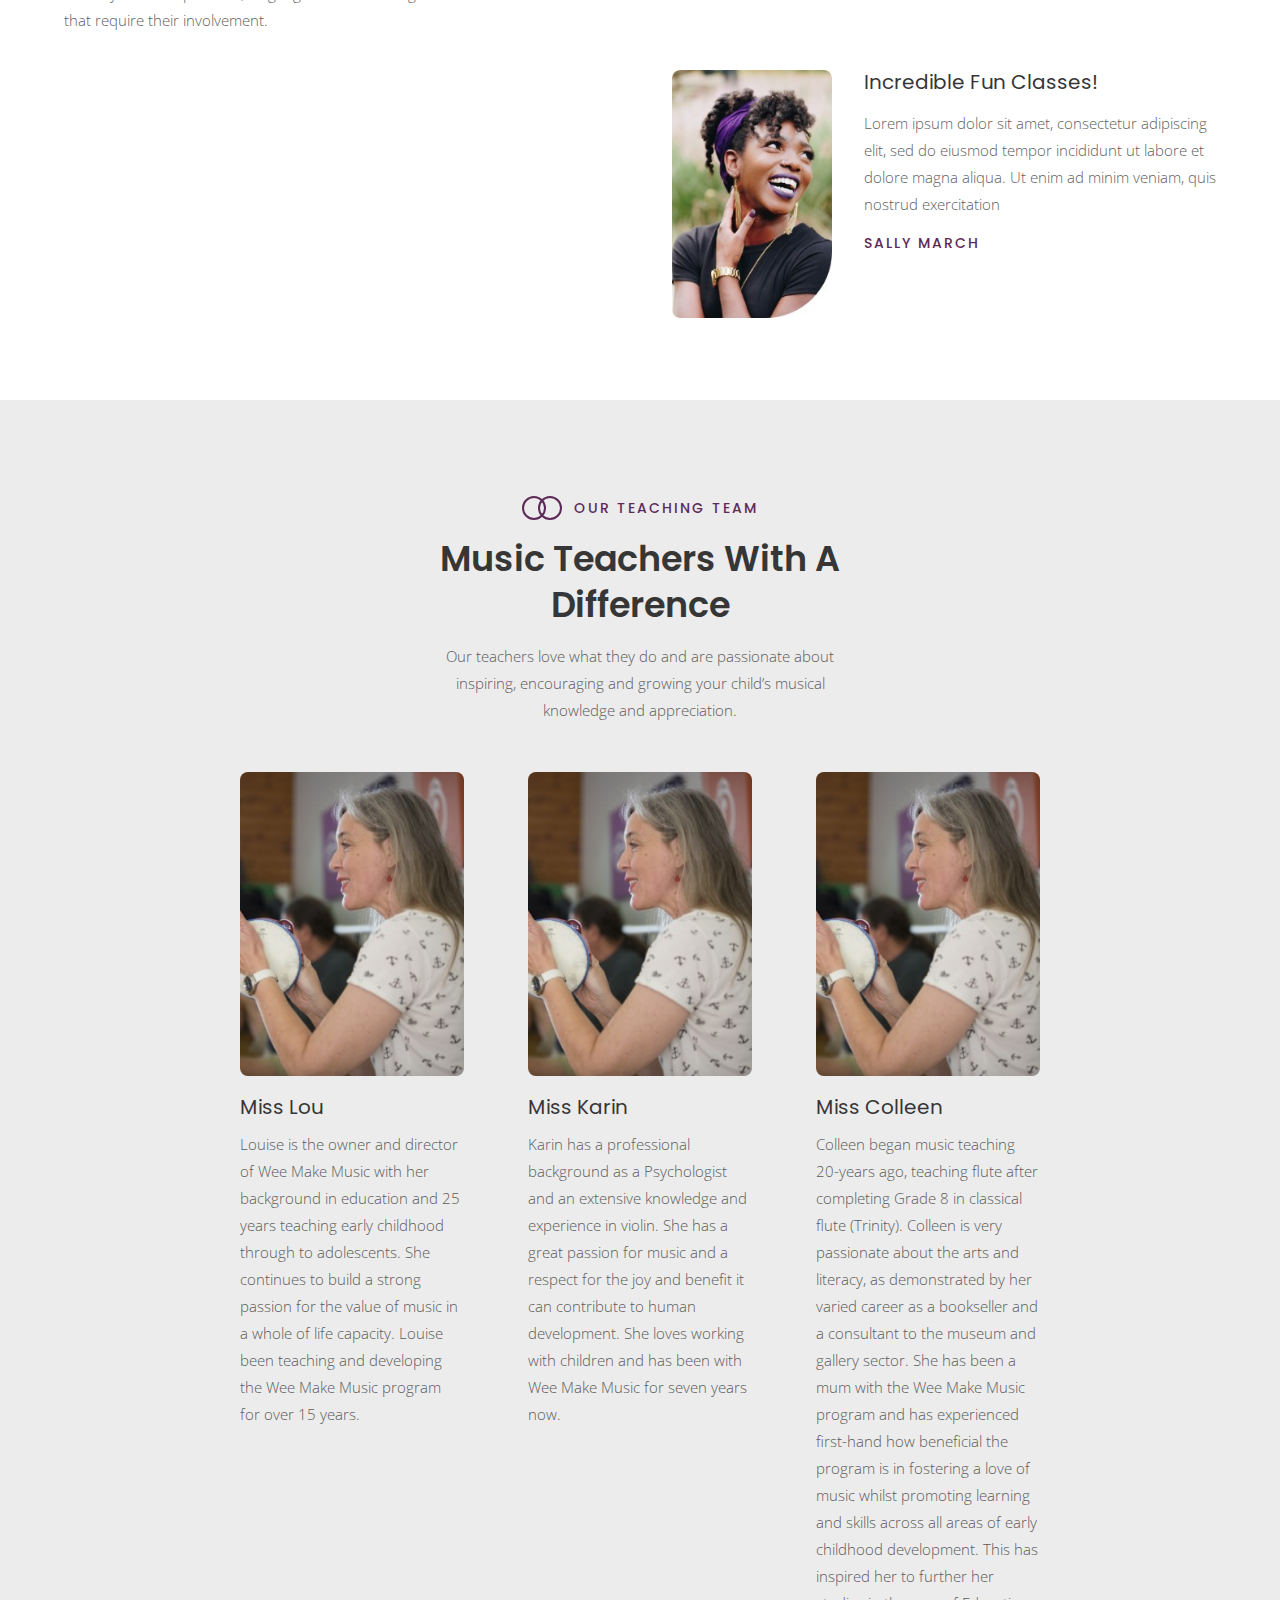
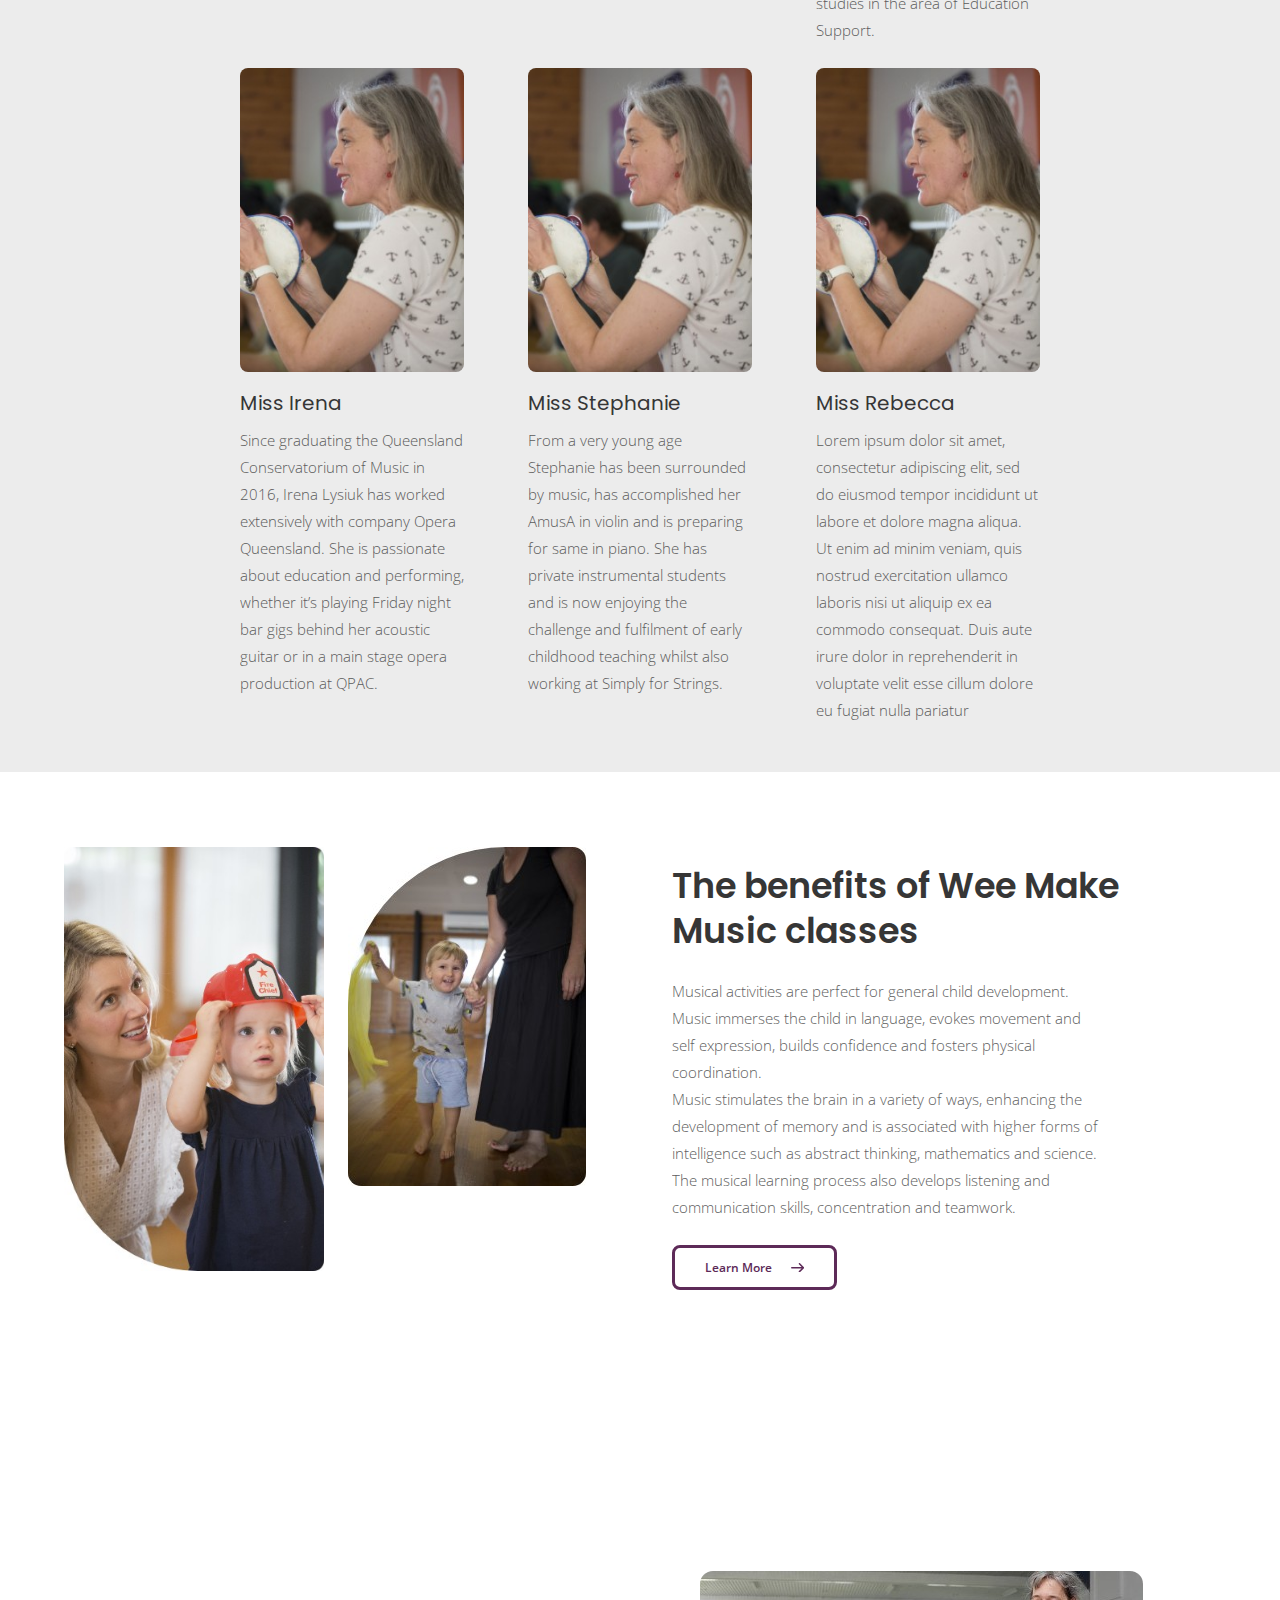
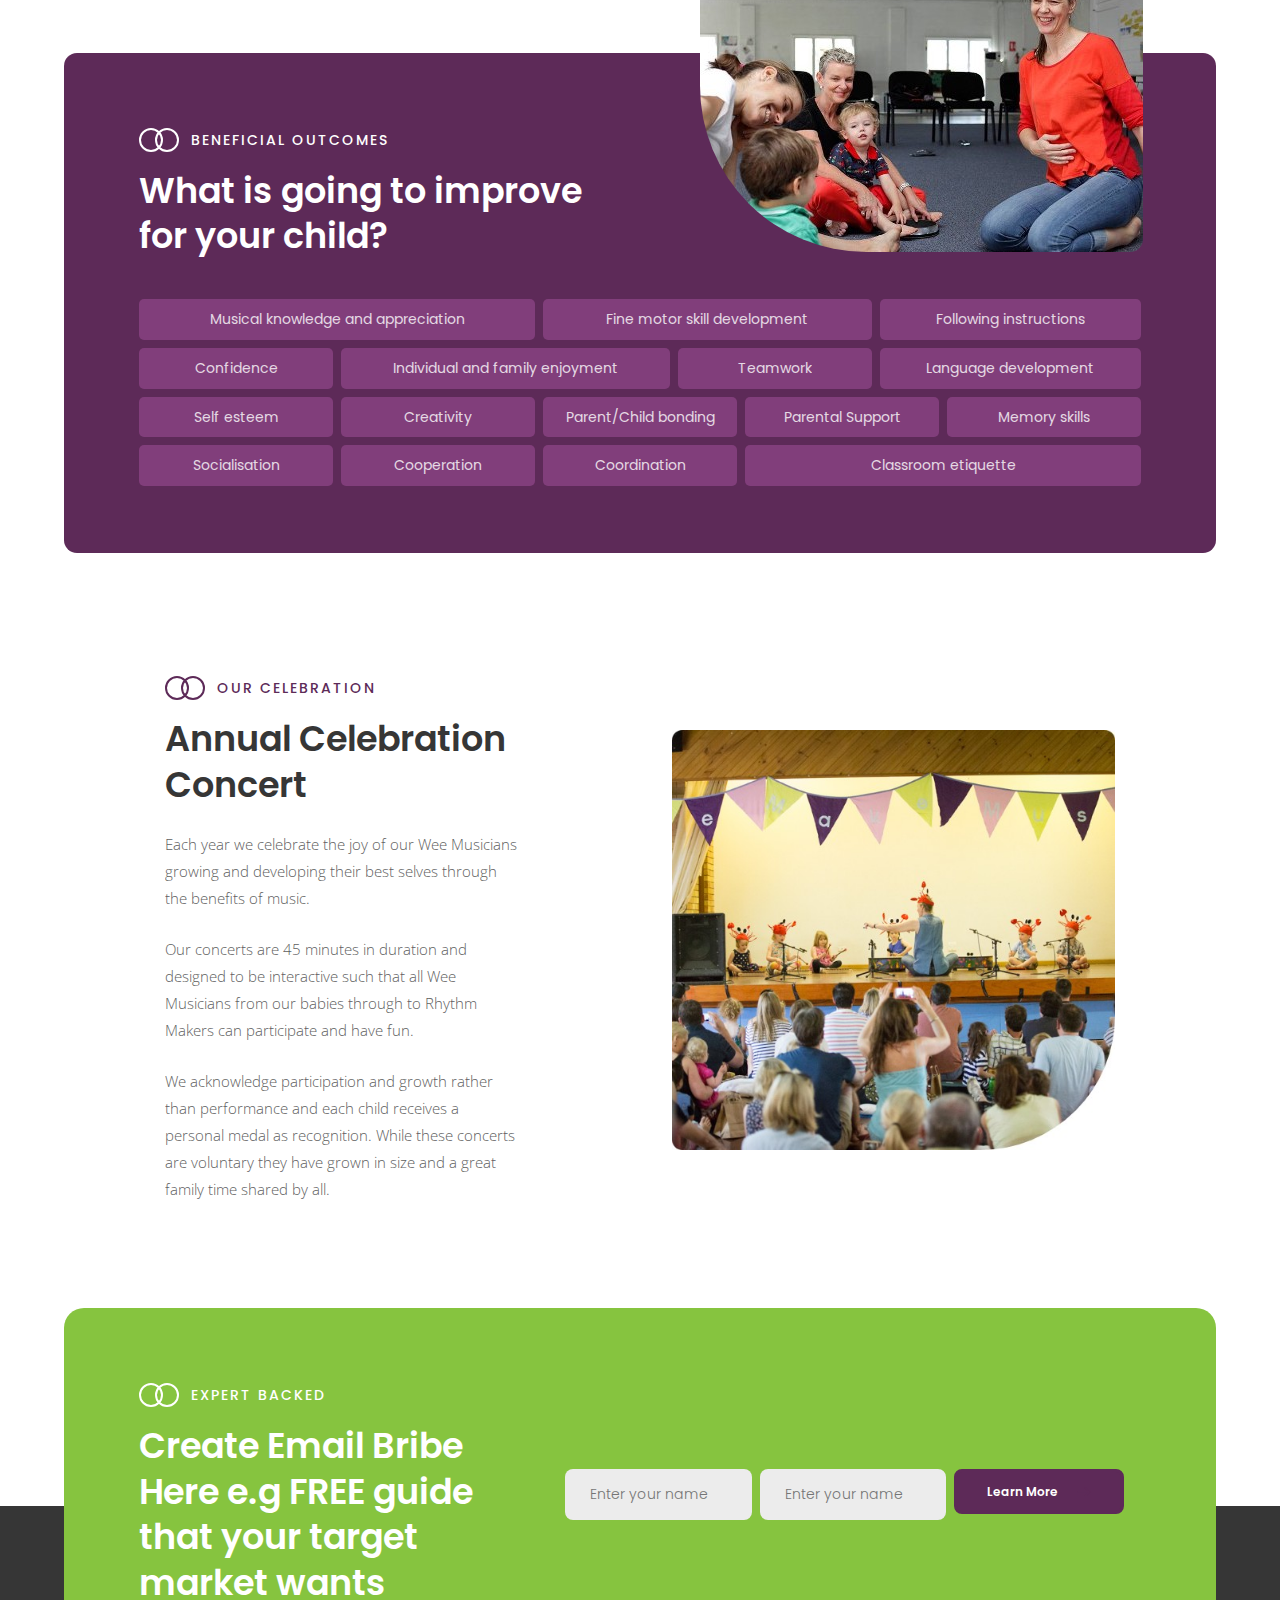
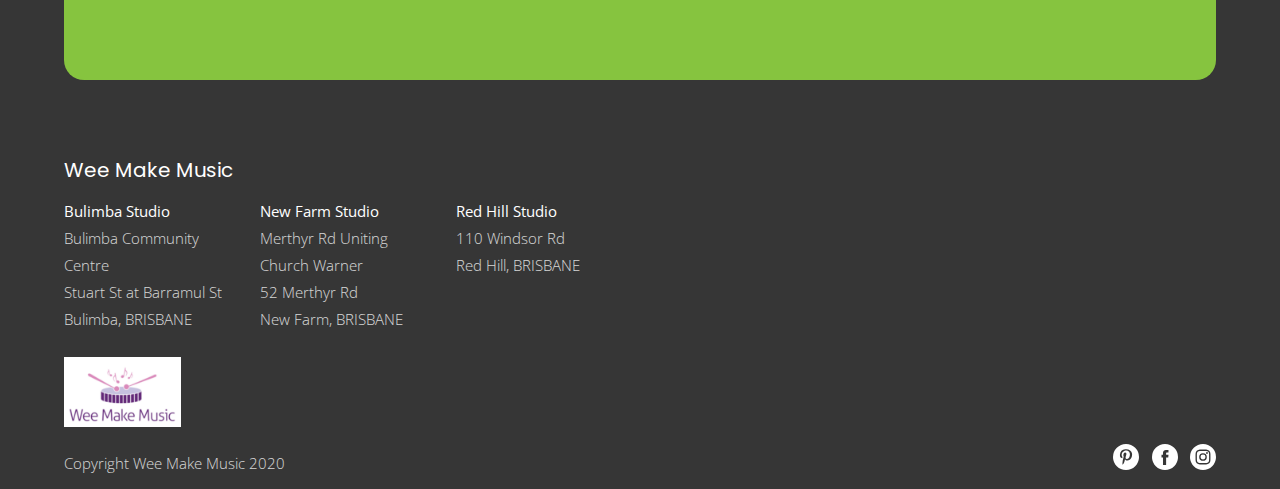
==== commit 804455dc: "faq finished;" ====
--- a/about.html
+++ b/about.html
@@ -475,6 +475,6 @@
 
 
 
-
+<script type="text/javascript" src="js/main.js"></script>
 </body>
 </html>
--- a/css/main.css
+++ b/css/main.css
@@ -111,6 +111,20 @@
   font-weight: 400;
   line-height: 1.2em; }
 
+.giant-numbers {
+  font-family: "Poppins", sans-serif;
+  font-size: 63px;
+  color: #FFFFFF;
+  font-weight: 700;
+  line-height: 1.2em; }
+
+.happy-parents-number {
+  font-family: "Poppins", sans-serif;
+  font-size: 137px;
+  color: #5D2A58;
+  font-weight: 800;
+  line-height: 1.2em; }
+
 .text-white {
   color: #FFFFFF !important; }
 
@@ -253,6 +267,9 @@
 
 .mt-10 {
   margin-top: 9rem !important; }
+
+.mb-12 {
+  margin-bottom: 12em !important; }
 
 .mr-auto {
   margin-right: auto !important; }
@@ -440,6 +457,32 @@
   top: -145px;
   right: 30px; }
 
+.underlap-image-container {
+  position: absolute;
+  bottom: -145px;
+  left: 0; }
+
+.neg-mt-20px {
+  margin-top: -20px; }
+
+.cobalt-pill {
+  position: absolute;
+  top: -22px;
+  left: 0;
+  right: 0;
+  margin-left: auto;
+  margin-right: auto;
+  padding: 11px 49px;
+  background-color: #363636;
+  max-width: 50%; }
+
+.faq-button {
+  box-shadow: 8px 8px 32px 0px #e8eff7;
+  transition: all 0.3s;
+  cursor: pointer; }
+  .faq-button:hover {
+    margin-top: 20px; }
+
 .logo {
   max-height: 100% !important; }
 
@@ -463,6 +506,8 @@
   -webkit-transition: all .3s;
   -moz-transition: all .3s;
   -o-transition: all .3s; }
+.btn-arrow-purple svg path {
+  fill: #5D2A58; }
 .btn-arrow-purple:hover svg path {
   fill: #FFFFFF !important; }
 
@@ -471,6 +516,8 @@
   -webkit-transition: all .3s;
   -moz-transition: all .3s;
   -o-transition: all .3s; }
+.btn-arrow-green svg path {
+  fill: #86C43F; }
 .btn-arrow-green:hover svg path {
   fill: #86C43F !important; }
 
@@ -618,6 +665,14 @@
   background-color: #FFFFFF;
   color: #5D2A58; }
   .btn-white-p:hover {
+    background-color: transparent;
+    color: #FFFFFF; }
+
+.btn-white-g {
+  border: 3px solid #FFFFFF;
+  background-color: #FFFFFF;
+  color: #86C43F; }
+  .btn-white-g:hover {
     background-color: transparent;
     color: #FFFFFF; }
 
@@ -823,6 +878,9 @@
 .is-300-container {
   max-width: 300px !important; }
 
+.is-200-container {
+  max-width: 200px !important; }
+
 .is-80-container {
   max-width: 95% !important; }
 
@@ -848,6 +906,9 @@
 
 .width-80 {
   width: 80%; }
+
+.width-70 {
+  width: 70%; }
 
 .width-50 {
   width: 50%; }
@@ -892,6 +953,15 @@
 .about-hero-bg {
   background-image: url(../assets/about-hero.jpg) !important; }
 
+.service-page-1-bg {
+  background-image: url(../assets/service-page-1-hero.jpg) !important; }
+
+.our-fees-bg {
+  background-image: url(../assets/fees-hero.jpg) !important; }
+
+.faq-bg {
+  background-image: url(../assets/faq-hero.jpg) !important; }
+
 .play-container {
   border-radius: 50%;
   height: 210px;
@@ -906,19 +976,42 @@
   background-color: #5D2A58;
   border-radius: 20px; }
 
+.purple-with-cutout-bg-flip {
+  background-image: url(../assets/purple-bg-svg-flip.svg); }
+
+.green-with-cutout-bg {
+  background-image: url(../assets/green-bg-underlay.svg);
+  background-position: top right;
+  background-repeat: no-repeat;
+  background-size: cover;
+  background-color: #86C43F;
+  border-radius: 20px; }
+
 .green-wide-bg {
   background-color: #86C43F;
   max-width: 95% !important;
   border-radius: 20px; }
 
+.white-bg {
+  background-color: #FFFFFF; }
+
 .purple-bg {
   background-color: #5D2A58; }
 
+.dark-purple-bg {
+  background-color: #5D2A58; }
+
 .green-bg {
   background-color: #86C43F; }
 
+.dark-green-bg {
+  background-color: #6C9B37; }
+
 .grey-bg {
   background-color: #ECECEC; }
+
+.cobalt-bg {
+  background-color: #363636; }
 
 .purple-light-bg {
   background-color: #813E7B; }
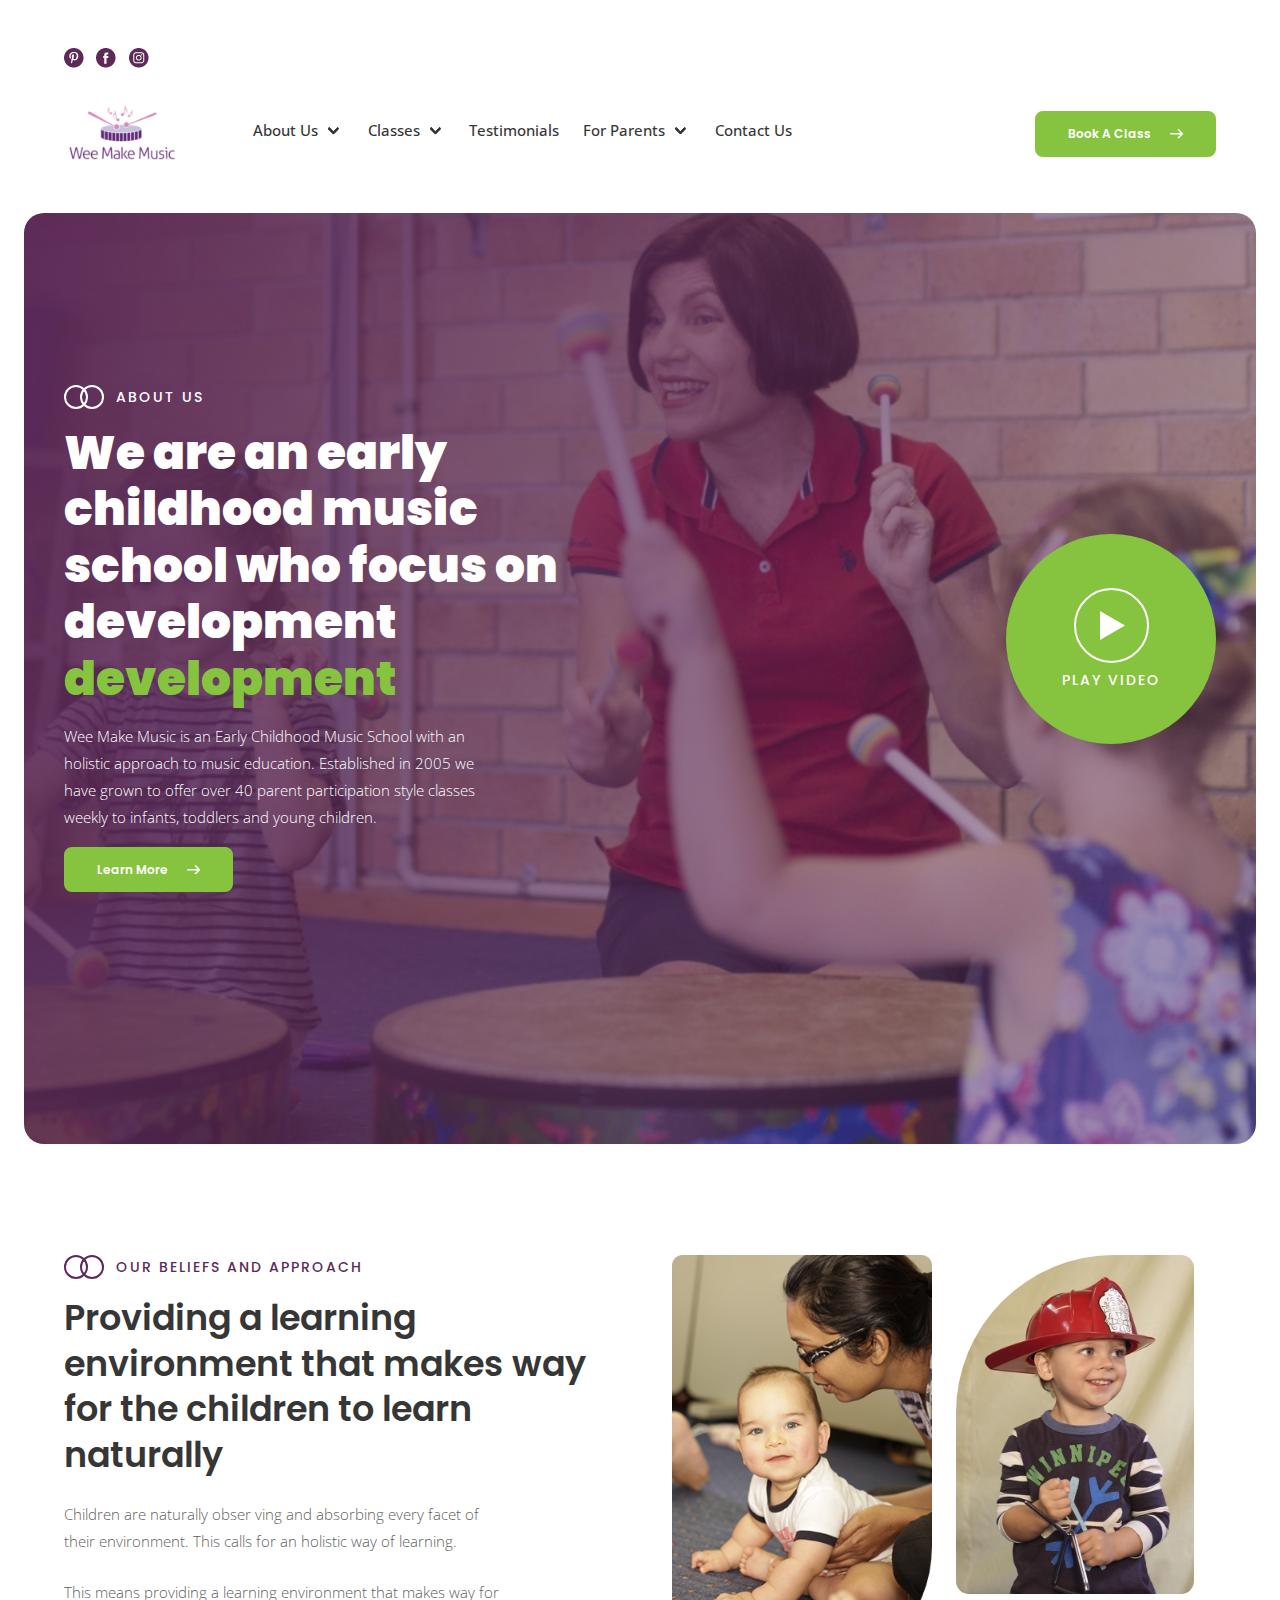
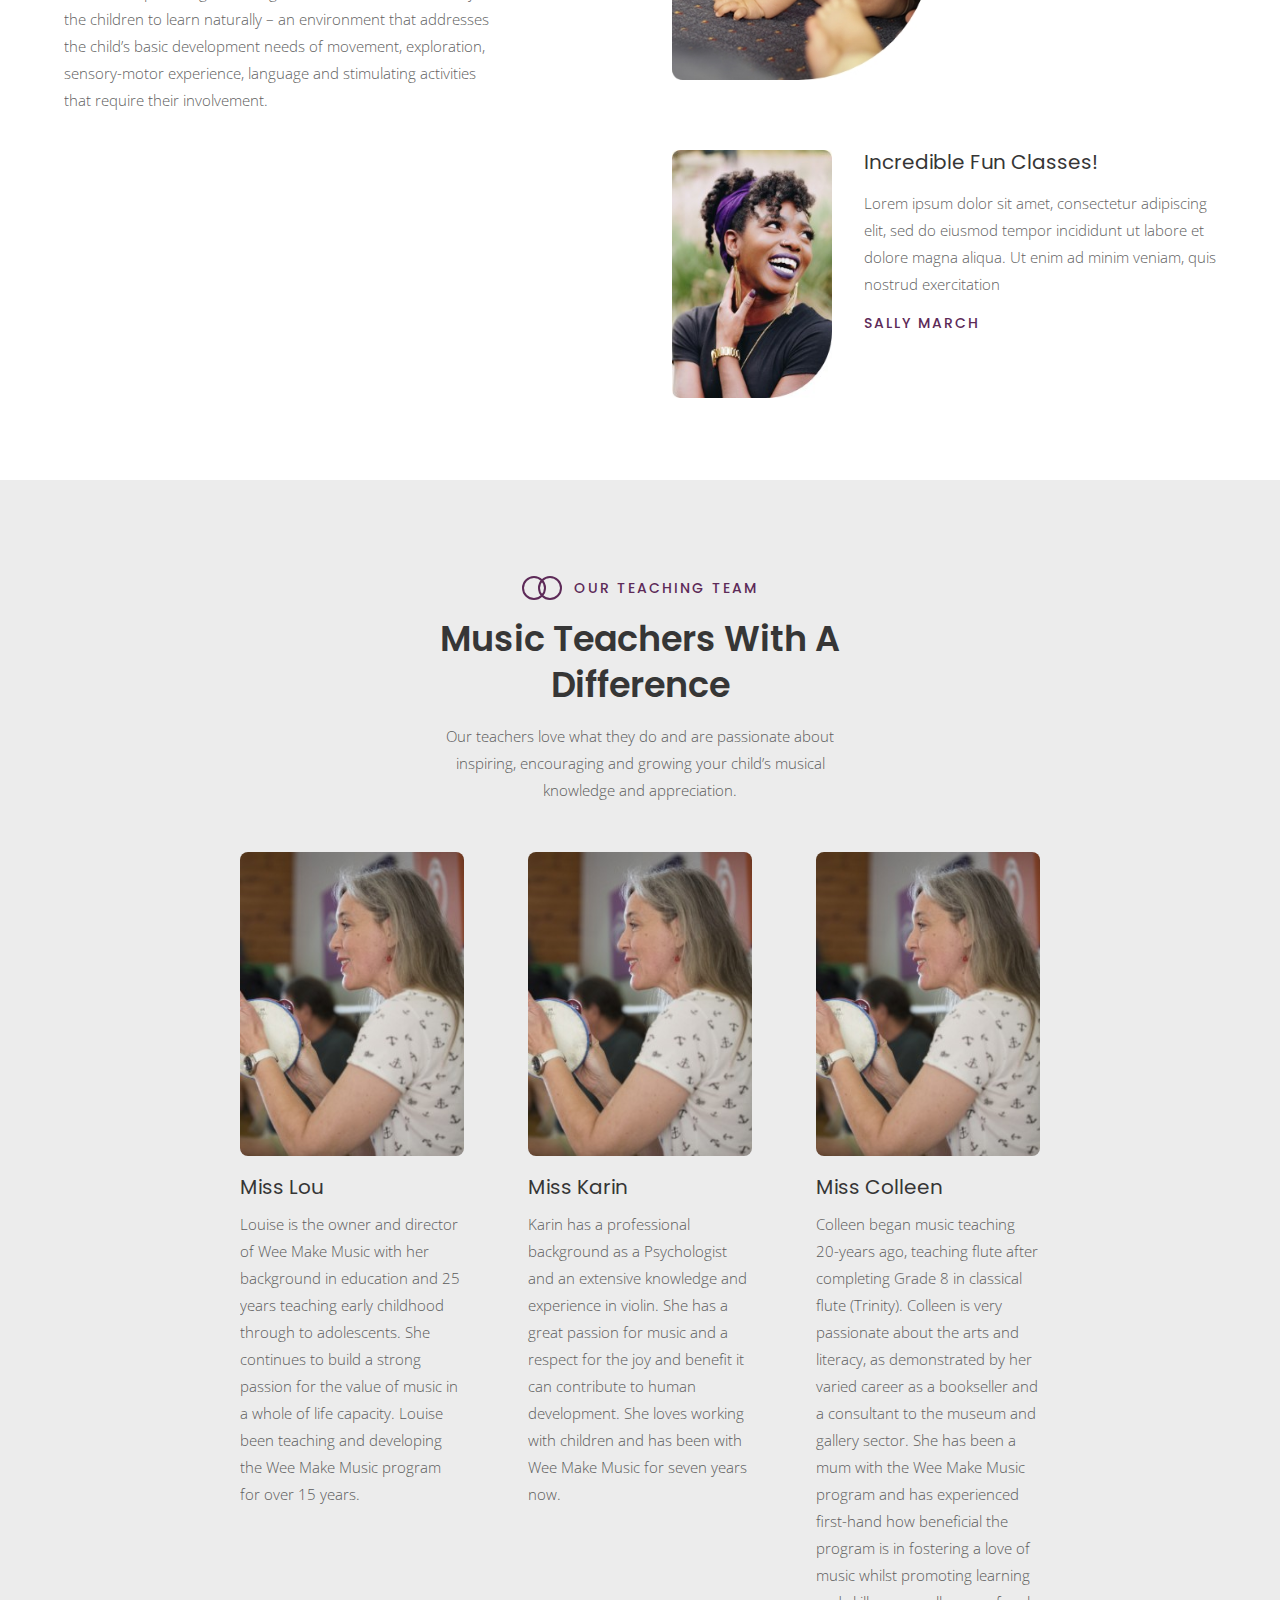
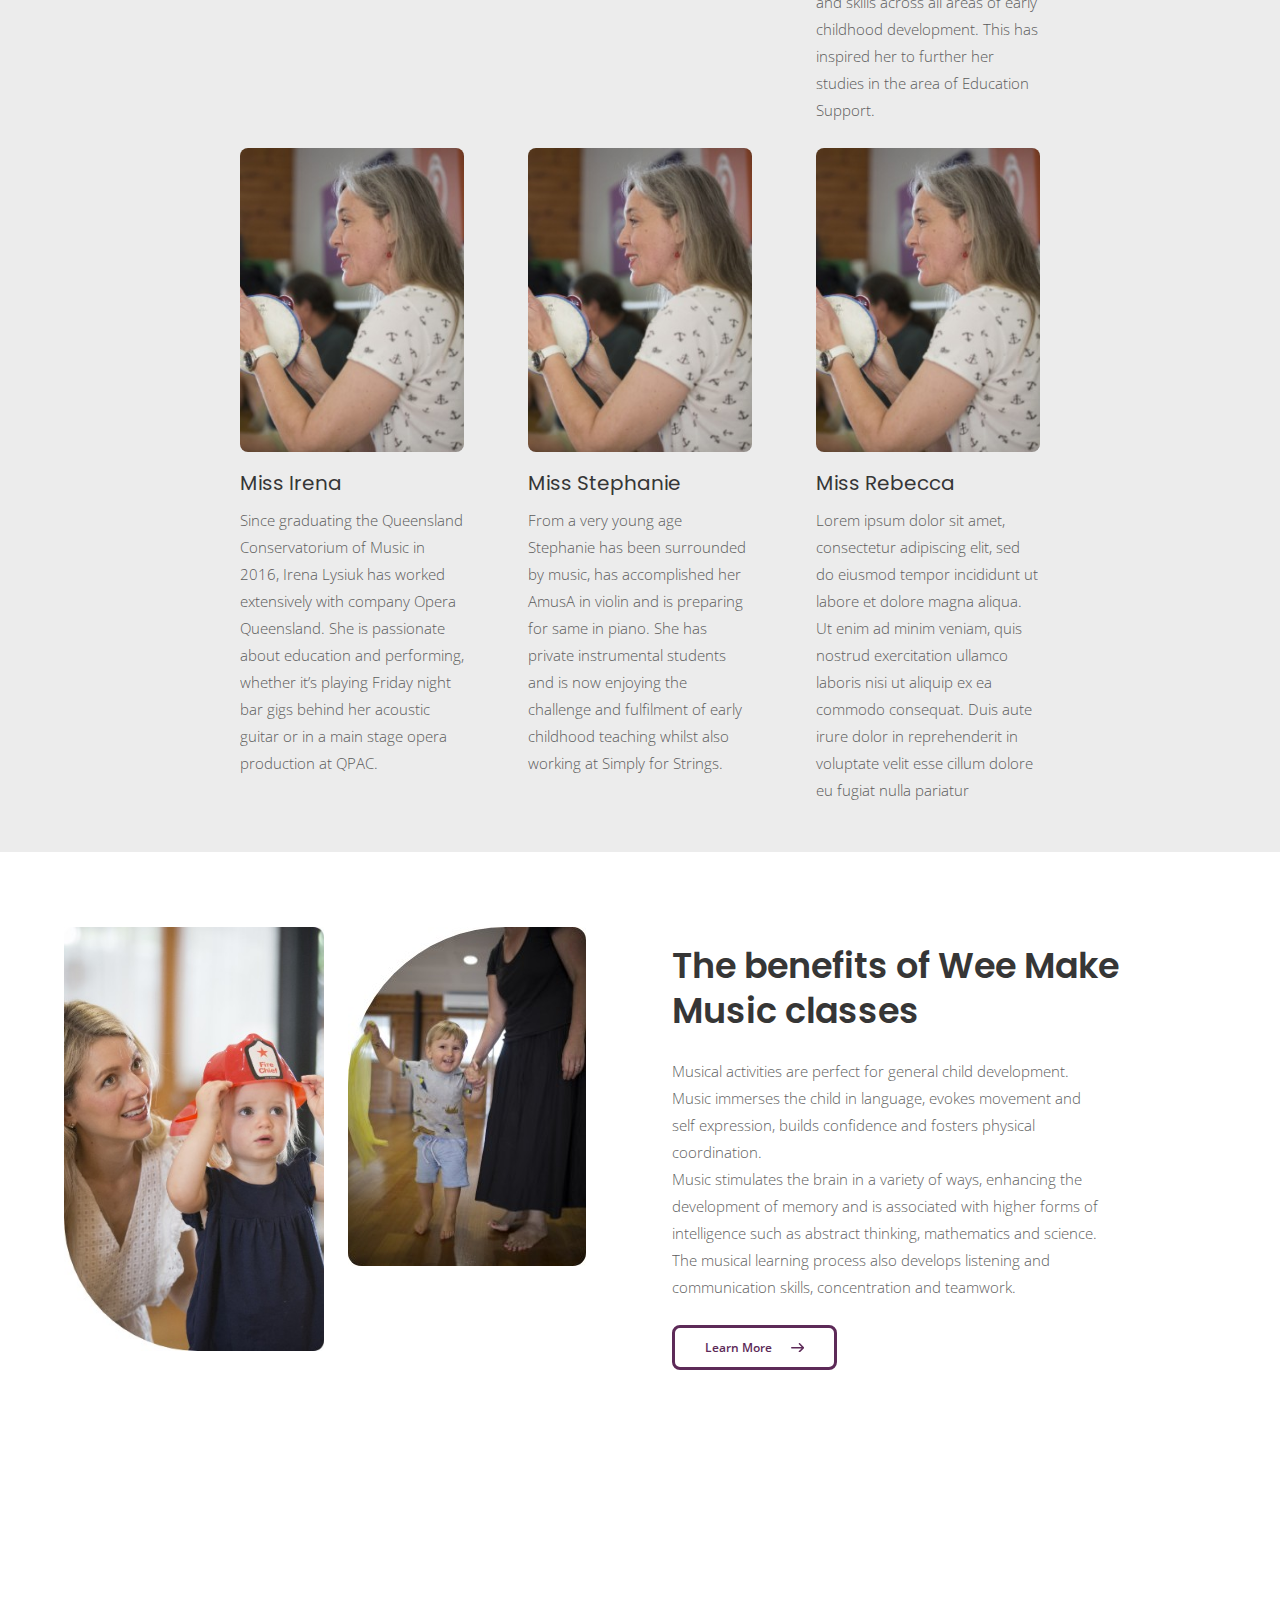
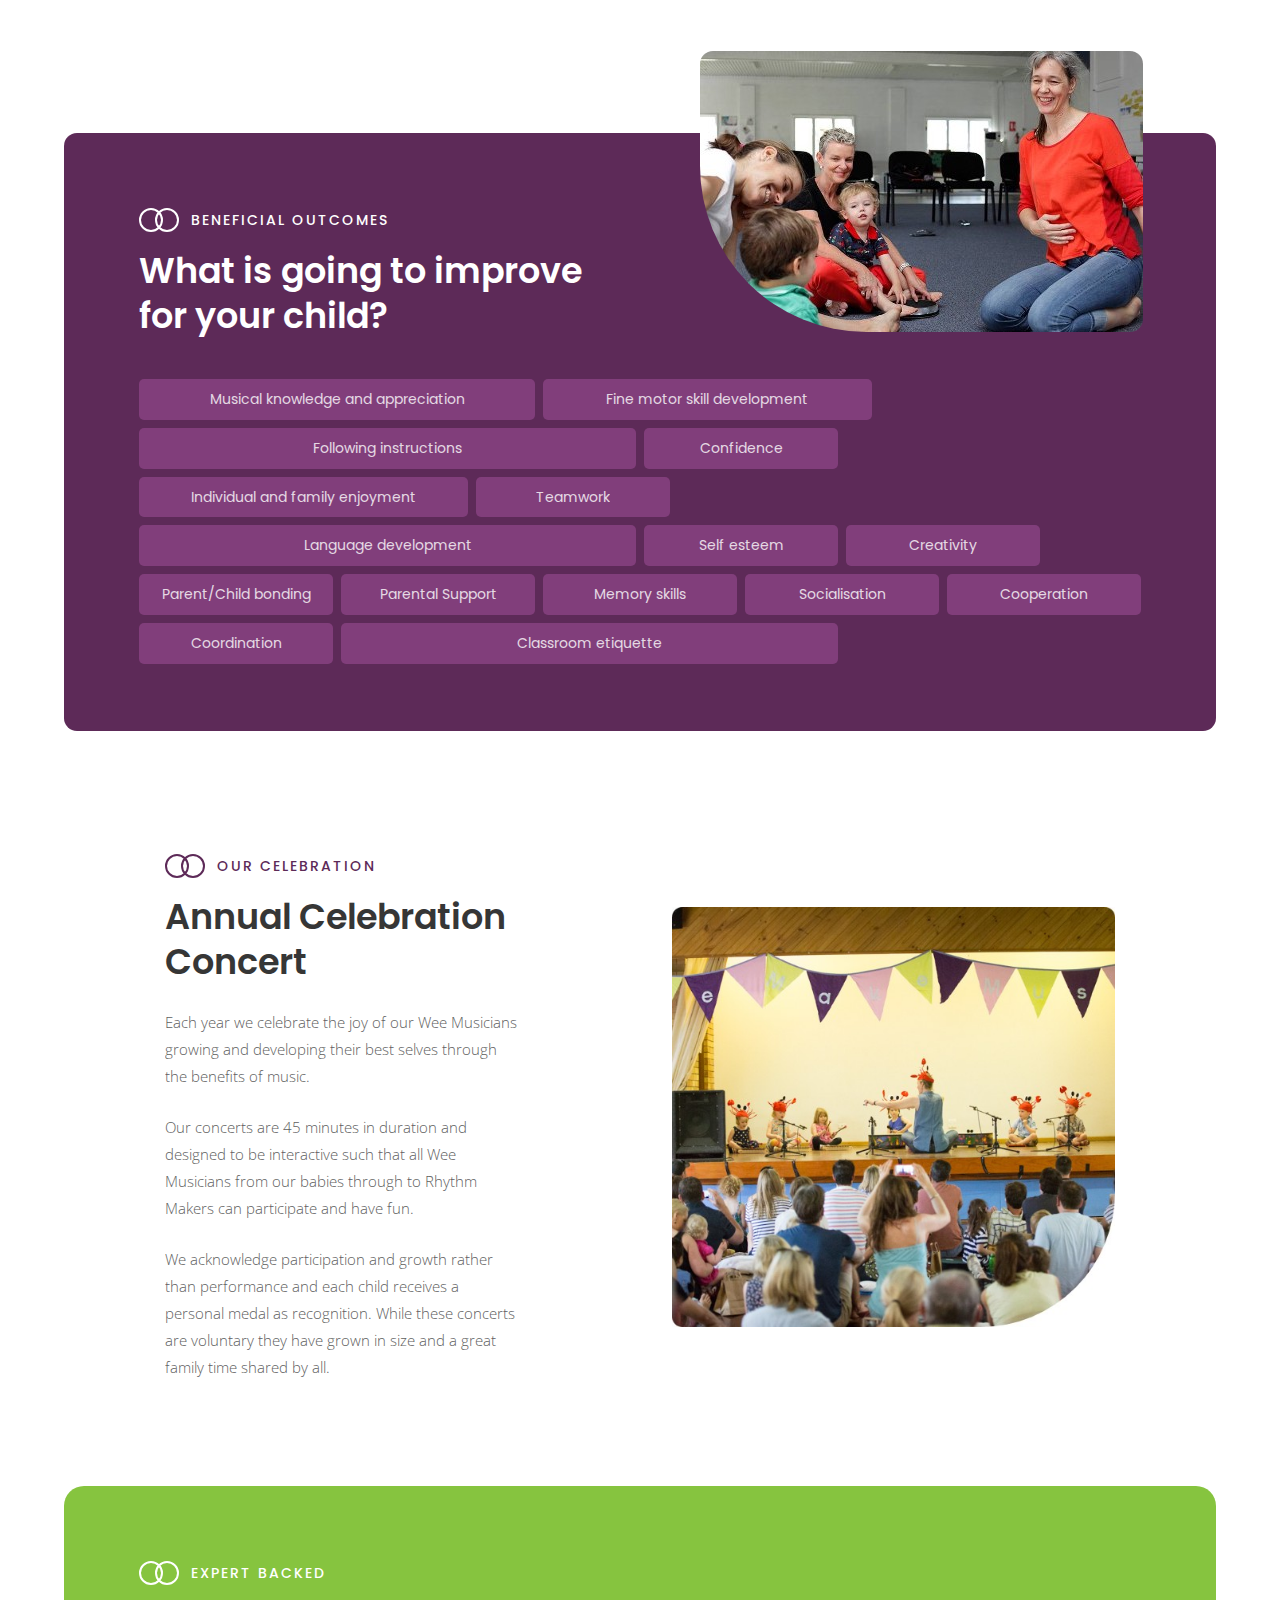
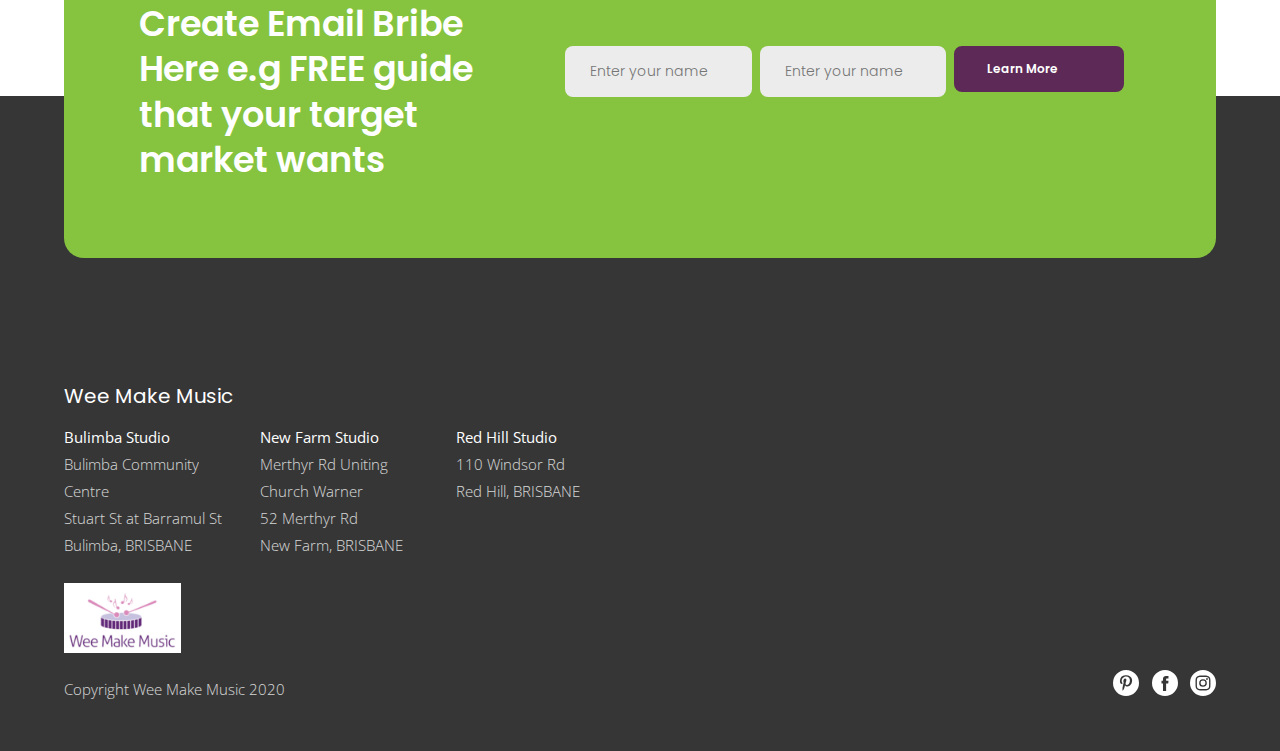
==== commit 20097325: "about finished" ====
--- a/about.html
+++ b/about.html
@@ -132,24 +132,24 @@
   </section>
 
 <main class="is-relative">
-  <section class="section pt-1">
-    <div class="container index-hero-bg about-hero-bg">
+  <section class="section pt-1 padding-remove-mobile padding-remove-tablet">
+    <div class="container index-hero-bg about-hero-bg about-hero pr-reset-mobile pl-reset-mobile pl-remove-tablet pr-remove-tablet">
     <div class="container">
-      <div class="columns pt-10 pb-10">
-        <article class="column pr-6">
+      <div class="columns pt-10 pb-15 pt-reset-mobile pb-reset-mobile pt-reset-tablet">
+        <article class="column pr-6 pr-reset-mobile pl-2rem-tablet pr-reset-tablet ">
           <div class="is-flex is-flex-center">
             <img src="assets/circle-cross.svg" alt="Two crosses intersected" class="circle-cross-img">
             <h1 class="small-pop-header ml-3 text-white">ABOUT US</h1>
           </div>
           <h2 class="page-header text-white mt-4">We are an early childhood music school who focus on development <span class="text-green">development</span></h2>
-          <p class="text-white mt-4 mb-4 opacity-full width-80">Wee Make Music is an Early Childhood Music School with an holistic approach to music education. Established in 2005 we have grown to offer over 40 parent participation style classes weekly to infants, toddlers and young children.</p>
+          <p class="text-white mt-4 mb-4 opacity-full width-80 width-100-mobile">Wee Make Music is an Early Childhood Music School with an holistic approach to music education. Established in 2005 we have grown to offer over 40 parent participation style classes weekly to infants, toddlers and young children.</p>
           <a href="#" class="btn-primary btn-green box-shadow btn-arrow-green is-inline-block">Learn More <svg xmlns="http://www.w3.org/2000/svg" width="13.202" height="9.418" viewBox="0 0 13.202 9.418" class="ml-4 mt-1px"><path d="M24.856,136.172h0l-3.969-3.95a.76.76,0,0,0-1.072,1.077l2.665,2.652-9.843,0a.76.76,0,0,0,0,1.519l9.843,0-2.665,2.652a.76.76,0,0,0,1.072,1.077l3.969-3.95h0A.76.76,0,0,0,24.856,136.172Z" transform="translate(-11.876 -132)" fill="#fff"/></svg></a>
         </article>
-        <article class="column is-flex is-flex-end-center">
+        <article class="column is-flex is-flex-end-center is-flex-justify-center-mobile pr-2rem-tablet">
           <div class="play-container is-flex is-flex-justify-center is-flex-column">
             <a href="" class="is-flex is-flex-justify-center is-flex-column">
-              <img src="assets/play-img.svg" alt="">
-              <p class="small-pop-header mt-2 text-white opacity-full">PLAY VIDEO</p>
+              <img src="assets/play-img.svg" alt="" class="play-button">
+              <p class="small-pop-header mt-2 text-white opacity-full is-hidden-mobile">PLAY VIDEO</p>
             </a>
           </div>
         </article>
@@ -167,11 +167,11 @@
             <h3 class="small-pop-header ml-3 text-purple">Our Beliefs and Approach</h3>
           </div>
           <h4 class="section-header mt-4 mb-5">Providing a learning environment that makes way for the children to learn naturally</h4>
-          <p class="width-80 mb-5">Children are naturally obser ving and absorbing every facet of their environment. This calls for an holistic way of learning.</p>
-          <p class="width-80 mb-5">This means providing a learning environment that makes way for the children to learn naturally – an environment that addresses the child’s basic development needs of movement, exploration, sensory-motor experience, language and stimulating activities that require their involvement.</p>
-        </article>
-        <article class="column">
-          <div class="columns is-variable is-3">
+          <p class="width-80 mb-5 width-100-mobile">Children are naturally obser ving and absorbing every facet of their environment. This calls for an holistic way of learning.</p>
+          <p class="width-80 mb-5 width-100-mobile">This means providing a learning environment that makes way for the children to learn naturally – an environment that addresses the child’s basic development needs of movement, exploration, sensory-motor experience, language and stimulating activities that require their involvement.</p>
+        </article>
+        <article class="column">
+          <div class="columns is-variable is-3-desktop is-mobile is-2-mobile">
             <article class="column">
               <img src="assets/0000-04.jpg" alt="A woman holding a child">
             </article>
@@ -189,7 +189,7 @@
         <article class="column">
         </article>
         <article class="column">
-          <div class="columns is-variable is-4">
+          <div class="columns is-variable is-4 is-mobile">
             <article class="column is-one-third">
               <img src="assets/test-1.jpg" alt="A woman smiling">
             </article>
@@ -205,42 +205,42 @@
   </section>
 
   <section class="section grey-bg">
-    <div class="container is-800-container pt-6">
+    <div class="container is-800-container pt-6 pt-reset-mobile">
       <div>
         <div class="is-flex is-flex-justify-center pb-4">
           <img src="assets/cross-circle-purple.svg" alt="Two crosses intersected" class="circle-cross-img">
           <h3 class="small-pop-header ml-3 text-purple">OUR TEACHING TEAM</h3>
         </div>
-        <h4 class="section-header mb-4 text-center width-50 is-margin-0-auto">Music Teachers With A Difference</h4>
-        <p class="width-50 text-center is-margin-0-auto mb-6">Our teachers love what they do and are passionate about inspiring, encouraging and growing your child’s musical knowledge and appreciation.</p>
-      </div>
-      <div class="columns is-multiline is-variable is-8">
-        <article class="column is-one-third">
+        <h4 class="section-header mb-4 text-center width-50 is-margin-0-auto width-100-mobile">Music Teachers With A Difference</h4>
+        <p class="width-50 text-center is-margin-0-auto mb-6 width-100-mobile">Our teachers love what they do and are passionate about inspiring, encouraging and growing your child’s musical knowledge and appreciation.</p>
+      </div>
+      <div class="columns is-multiline is-variable is-8-desktop is-2-mobile is-mobile">
+        <article class="column is-one-third-desktop is-one-third-tablet is-half-mobile">
           <img src="assets/00040-2.jpg" alt="A Wee make music teacher playing a tambourine" class="team-portrait">
           <h4 class="sub-section-header my-3">Miss Lou</h4>
           <p>Louise is the owner and director of Wee Make Music with her background in education and 25 years teaching early childhood through to adolescents. She continues to build a strong passion for the value of music in a whole of life capacity. Louise been teaching and developing the Wee Make Music program for over 15 years.</p>
         </article>
-        <article class="column is-one-third">
+        <article class="column is-one-third-desktop is-one-third-tablet is-half-mobile">
           <img src="assets/00040-2.jpg" alt="A Wee make music teacher playing a tambourine" class="team-portrait">
           <h4 class="sub-section-header my-3">Miss Karin</h4>
           <p>Karin has a professional background as a Psychologist and an extensive knowledge and experience in violin. She has a great passion for music and a respect for the joy and benefit it can contribute to human development. She loves working with children and has been with Wee Make Music for seven years now.</p>
         </article>
-        <article class="column is-one-third">
+        <article class="column is-one-third-desktop is-one-third-tablet is-half-mobile">
           <img src="assets/00040-2.jpg" alt="A Wee make music teacher playing a tambourine" class="team-portrait">
           <h4 class="sub-section-header my-3">Miss Colleen</h4>
           <p>Colleen began music teaching 20-years ago, teaching flute after completing Grade 8 in classical flute (Trinity). Colleen is very passionate about the arts and literacy, as demonstrated by her varied career as a bookseller and a consultant to the museum and gallery sector. She has been a mum with the Wee Make Music program and has experienced first-hand how beneficial the program is in fostering a love of music whilst promoting learning and skills across all areas of early childhood development. This has inspired her to further her studies in the area of Education Support.</p>
         </article>
-        <article class="column is-one-third">
+        <article class="column is-one-third-desktop is-one-third-tablet is-half-mobile">
           <img src="assets/00040-2.jpg" alt="A Wee make music teacher playing a tambourine" class="team-portrait">
           <h4 class="sub-section-header my-3">Miss Irena</h4>
           <p>Since graduating the Queensland Conservatorium of Music in 2016, Irena Lysiuk has worked extensively with company Opera Queensland. She is passionate about education and performing, whether it’s playing Friday night bar gigs behind her acoustic guitar or in a main stage opera production at QPAC.</p>
         </article>
-        <article class="column is-one-third">
+        <article class="column is-one-third-desktop is-one-third-tablet is-half-mobile">
           <img src="assets/00040-2.jpg" alt="A Wee make music teacher playing a tambourine" class="team-portrait">
           <h4 class="sub-section-header my-3">Miss Stephanie</h4>
           <p>From a very young age Stephanie has been surrounded by music, has accomplished her AmusA in violin and is preparing for same in piano. She has private instrumental students and is now enjoying the challenge and fulfilment of early childhood teaching whilst also working at Simply for Strings.</p>
         </article>
-        <article class="column is-one-third">
+        <article class="column is-one-third-desktop is-one-third-tablet is-half-mobile">
           <img src="assets/00040-2.jpg" alt="A Wee make music teacher playing a tambourine" class="team-portrait">
           <h4 class="sub-section-header my-3">Miss Rebecca</h4>
           <p>Lorem ipsum dolor sit amet, consectetur adipiscing elit, sed do eiusmod tempor incididunt ut labore et dolore magna aliqua. Ut enim ad minim veniam, quis nostrud exercitation ullamco laboris nisi ut aliquip ex ea commodo consequat. Duis aute irure dolor in reprehenderit in voluptate velit esse cillum dolore eu fugiat nulla pariatur</p>
@@ -250,10 +250,10 @@
   </section>
 
   <section class="section is-padding-large">
-    <div class="container is-small-container pb-15">
+    <div class="container is-small-container pb-15 pb-reset-mobile">
       <div class="columns is-variable is-8">
         <article class="column">
-          <div class="columns is-variable is-3">
+          <div class="columns is-variable is-3-desktop is-2-mobile is-mobile">
             <article class="column">
               <img src="assets/00064.jpg" alt="A woman playing with a child">
             </article>
@@ -274,7 +274,7 @@
 
   <section class="section">
     <div class="container is-small-container">
-        <div class="purple-bg is-padding-75px br-13">
+        <div class="purple-bg is-padding-75px br-13 padding-reset-mobile">
           <div class="columns is-variable is-8">
             <article class="column">
               <div class="is-flex is-flex-center pb-4">
@@ -283,89 +283,89 @@
               </div>
               <h4 class="section-header text-white mb-5">What is going to improve for your child?</h4>
             </article>
-            <article class="column is-relative">
+            <article class="column is-relative is-hidden-mobile">
               <div class="outerlap-image-container">
                 <img src="assets/8662-ol.jpg" alt="A woman teaching children" class="outerlap-img">
               </div>
             </article>
           </div>
         <div class="columns is-variable is-1 is-multiline">
-          <article class="column is-two-fifths column-y-reset">
+          <article class="column is-two-fifths-desktop is-half-tablet column-y-reset">
             <div class="purple-light-bg br-5 p-3 text-center">
               <p class="text-white pill-text">Musical knowledge and appreciation</p>
             </div>
           </article>
-          <article class="column is-one-third column-y-reset">
+          <article class="column is-one-third-desktop is-half-tablet column-y-reset">
             <div class="purple-light-bg br-5 p-3 text-center">
               <p class="text-white pill-text">Fine motor skill development</p>
             </div>
           </article>
-          <article class="column column-y-reset">
+          <article class="column column-y-reset is-half-tablet">
             <div class="purple-light-bg br-5 p-3 text-center">
               <p class="text-white pill-text">Following instructions</p>
             </div>
           </article>
-          <article class="column is-one-fifth column-y-reset">
+          <article class="column is-one-fifth-desktop column-y-reset is-half-tablet">
             <div class="purple-light-bg br-5 p-3 text-center">
               <p class="text-white pill-text">Confidence</p>
             </div>
           </article>
-          <article class="column is-one-third column-y-reset">
+          <article class="column is-one-third-desktop column-y-reset is-half-tablet">
             <div class="purple-light-bg br-5 p-3 text-center">
               <p class="text-white pill-text">Individual and family enjoyment</p>
             </div>
           </article>
-          <article class="column is-one-fifth column-y-reset">
+          <article class="column is-one-fifth-desktop column-y-reset is-half-tablet">
             <div class="purple-light-bg br-5 p-3 text-center">
               <p class="text-white pill-text">Teamwork</p>
             </div>
           </article>
-          <article class="column column-y-reset">
+          <article class="column column-y-reset is-half-tablet">
             <div class="purple-light-bg br-5 p-3 text-center">
               <p class="text-white pill-text">Language development</p>
             </div>
           </article>
-          <article class="column is-one-fifth column-y-reset">
+          <article class="column is-one-fifth-desktop column-y-reset is-half-tablet">
             <div class="purple-light-bg br-5 p-3 text-center">
               <p class="text-white pill-text">Self esteem</p>
             </div>
           </article>
-          <article class="column is-one-fifth column-y-reset">
+          <article class="column is-one-fifth-desktop column-y-reset is-half-tablet">
             <div class="purple-light-bg br-5 p-3 text-center">
               <p class="text-white pill-text">Creativity</p>
             </div>
           </article>
-          <article class="column is-one-fifth column-y-reset">
+          <article class="column is-one-fifth-desktop column-y-reset is-half-tablet">
             <div class="purple-light-bg br-5 p-3 text-center">
               <p class="text-white pill-text">Parent/Child bonding</p>
             </div>
           </article>
-          <article class="column is-one-fifth column-y-reset">
+          <article class="column is-one-fifth-desktop column-y-reset is-half-tablet">
             <div class="purple-light-bg br-5 p-3 text-center">
               <p class="text-white pill-text">Parental Support</p>
             </div>
           </article>
-          <article class="column is-one-fifth column-y-reset">
+          <article class="column is-one-fifth-desktop column-y-reset is-half-tablet">
             <div class="purple-light-bg br-5 p-3 text-center">
               <p class="text-white pill-text">Memory skills</p>
             </div>
           </article>
-          <article class="column is-one-fifth column-y-reset">
+          <article class="column is-one-fifth-desktop column-y-reset is-half-tablet">
             <div class="purple-light-bg br-5 p-3 text-center">
               <p class="text-white pill-text">Socialisation</p>
             </div>
           </article>
-          <article class="column is-one-fifth column-y-reset">
+          <article class="column is-one-fifth-desktop column-y-reset is-half-tablet">
             <div class="purple-light-bg br-5 p-3 text-center">
               <p class="text-white pill-text">Cooperation</p>
             </div>
           </article>
-          <article class="column is-one-fifth column-y-reset">
+          <article class="column is-one-fifth-desktop column-y-reset is-half-tablet">
             <div class="purple-light-bg br-5 p-3 text-center">
               <p class="text-white pill-text">Coordination</p>
             </div>
           </article>
-          <article class="column column-y-reset">
+          <article class="column column-y-reset is-half-tablet">
             <div class="purple-light-bg br-5 p-3 text-center">
               <p class="text-white pill-text">Classroom etiquette</p>
             </div>
@@ -376,7 +376,7 @@
   </section>
 
   <section class="section is-padding-large">
-    <div class="container is-xs-container pb-15">
+    <div class="container is-xs-container pb-15 pb-20-mobile">
       <div class="columns is-variable is-8">
         <article class="column">
           <div class="is-flex is-flex-center">
@@ -384,9 +384,9 @@
             <h3 class="small-pop-header ml-3 text-purple">OUR CELEBRATION</h3>
           </div>
           <h4 class="section-header mt-4 mb-5">Annual Celebration Concert</h4>
-          <p class="width-80 mb-5">Each year we celebrate the joy of our Wee Musicians growing and developing their best selves through the benefits of music.</p>
-          <p class="width-80 mb-5">Our concerts are 45 minutes in duration and designed to be interactive such that all Wee Musicians from our babies through to Rhythm Makers can participate and have fun.</p>
-          <p class="width-80">We acknowledge participation and growth rather than performance and each child receives a  personal medal as recognition. While these concerts are voluntary they have grown in size and a great family time shared by all.</p>
+          <p class="width-80 mb-5 width-100-mobile width-100-tablet">Each year we celebrate the joy of our Wee Musicians growing and developing their best selves through the benefits of music.</p>
+          <p class="width-80 mb-5 width-100-mobile width-100-tablet">Our concerts are 45 minutes in duration and designed to be interactive such that all Wee Musicians from our babies through to Rhythm Makers can participate and have fun.</p>
+          <p class="width-80 width-100-mobile width-100-tablet">We acknowledge participation and growth rather than performance and each child receives a  personal medal as recognition. While these concerts are voluntary they have grown in size and a great family time shared by all.</p>
         </article>
         <article class="column is-flex is-flex-justify-center">
           <img src="assets/music-0026-copy.jpg" alt="The Wee Make Music children performing a concert">
@@ -395,10 +395,10 @@
     </div>
   </section>
 
-  <section class="overlap-container">
+  <section class="overlap-container section-padding-reset-mobile section-padding-reset-tablet">
     <div class="container br-20 green-bg">
-      <div class="is-padding-75px">
-        <div class="columns is-variable is-8">
+      <div class="is-padding-75px padding-reset-mobile">
+        <div class="columns is-variable is-8 is-flex-column-tablet">
           <article class="column">
             <div class="is-flex is-flex-center pb-4">
               <img src="assets/circle-cross.svg" alt="Two crosses intersected" class="circle-cross-img">
@@ -406,7 +406,7 @@
             </div>
             <h4 class="section-header text-white">Create Email Bribe Here e.g FREE guide that your target market wants</h4>
           </article>
-          <article class="column is-three-fifths is-flex is-flex-justify-center">
+          <article class="column is-three-fifths-desktop is-full-tablet is-flex is-flex-justify-center">
             <form action="" class="std-form">
               <div class="columns is-variable is-1">
                 <article class="column">
@@ -427,51 +427,51 @@
   </section>
 </main>
 
-  <footer>
-    <div class="container">
-      <div class="columns pt-15">
-        <article class="column">
-          <h4 class="sub-section-header text-white mb-4">Wee Make Music</h4>
-          <div class="columns">
-            <article class="column">
-              <p class="opacity-full text-white"><b>Bulimba Studio</b></p>
-              <p class="text-white">Bulimba Community Centre</p>
-              <p class="text-white">Stuart St at Barramul St</p>
-              <p class="text-white">Bulimba, BRISBANE</p>
-            </article>
-            <article class="column">
-              <p class="opacity-full text-white"><b>New Farm Studio</b></p>
-              <p class="text-white">Merthyr Rd Uniting Church Warner</p>
-              <p class="text-white">52 Merthyr Rd</p>
-              <p class="text-white">New Farm, BRISBANE</p>
-            </article>
-            <article class="column">
-              <p class="opacity-full text-white"><b>Red Hill Studio</b></p>
-              <p class="text-white">110 Windsor Rd</p>
-              <p class="text-white">Red Hill, BRISBANE</p>
-            </article>
-          </div>
-          <img src="assets/wee-make-music-logo.png" class="logo mb-4">
-          <p class="text-white">Copyright Wee Make Music 2020</p>
-        </article>
-        <article class="column is-flex is-flex-end-bottom">
-          <div class="columns">
-            <article class="column">
-            <a href="#">
-              <img src="assets/pinterest-white.svg" alt="The pinterest logo" class="social-favicon mr-2">
-            </a>
-            <a href="#">
-              <img src="assets/facebook-white.svg" alt="The facebook logo" class="social-favicon mr-2">
-            </a>
-            <a href="#">
-              <img src="assets/instagram-white.svg" alt="The instagram logo" class="social-favicon">
-            </a>
-          </article>
-          </div>
-        </article>
-      </div>
-    </div>
-  </footer>
+<footer class="section">
+  <div class="container">
+    <div class="columns pt-15">
+      <article class="column">
+        <h4 class="sub-section-header text-white mb-4">Wee Make Music</h4>
+        <div class="columns">
+          <article class="column">
+            <p class="opacity-full text-white"><b>Bulimba Studio</b></p>
+            <p class="text-white">Bulimba Community Centre</p>
+            <p class="text-white">Stuart St at Barramul St</p>
+            <p class="text-white">Bulimba, BRISBANE</p>
+          </article>
+          <article class="column">
+            <p class="opacity-full text-white"><b>New Farm Studio</b></p>
+            <p class="text-white">Merthyr Rd Uniting Church Warner</p>
+            <p class="text-white">52 Merthyr Rd</p>
+            <p class="text-white">New Farm, BRISBANE</p>
+          </article>
+          <article class="column">
+            <p class="opacity-full text-white"><b>Red Hill Studio</b></p>
+            <p class="text-white">110 Windsor Rd</p>
+            <p class="text-white">Red Hill, BRISBANE</p>
+          </article>
+        </div>
+        <img src="assets/wee-make-music-logo.png" class="logo mb-4">
+        <p class="text-white">Copyright Wee Make Music 2020</p>
+      </article>
+      <article class="column is-flex is-flex-end-bottom">
+        <div class="columns">
+          <article class="column">
+          <a href="#">
+            <img src="assets/pinterest-white.svg" alt="The pinterest logo" class="social-favicon mr-2">
+          </a>
+          <a href="#">
+            <img src="assets/facebook-white.svg" alt="The facebook logo" class="social-favicon mr-2">
+          </a>
+          <a href="#">
+            <img src="assets/instagram-white.svg" alt="The instagram logo" class="social-favicon">
+          </a>
+        </article>
+        </div>
+      </article>
+    </div>
+  </div>
+</footer>
 
 
 
--- a/css/main.css
+++ b/css/main.css
@@ -48,7 +48,11 @@
 
   .columns.is-reversed-mobile {
     flex-direction: column-reverse;
-    display: flex; } }
+    display: flex; }
+
+  .is-flex-justify-center-mobile {
+    justify-content: center;
+    align-items: center; } }
 p, .p {
   font-family: "Open Sans", sans-serif;
   font-size: 15px;
@@ -181,10 +185,10 @@
     font-size: 13px; }
 
   .page-header {
-    font-size: 40px; }
+    font-size: 35px; }
 
   .section-header {
-    font-size: 35px; }
+    font-size: 30px; }
 
   .sub-section-header {
     font-size: 17px; }
@@ -307,18 +311,39 @@
   .pl-150-px {
     padding-left: 25px; }
 
+  .pl-2rem-tablet {
+    padding-left: 2rem !important; }
+
   .pl-remove-tablet {
     padding-left: 0 !important; }
 
+  .pl-reset-tablet {
+    padding-left: 0.75rem !important; }
+
+  .pr-reset-tablet {
+    padding-right: 0.75rem !important; }
+
   .pr-remove-tablet {
     padding-right: 0 !important; }
 
+  .pr-2rem-tablet {
+    padding-right: 2rem !important; }
+
   .pt-2-tablet {
     padding-top: 2rem !important; }
 
   .pb-2-tablet {
     padding-bottom: 2rem !important; }
 
+  .pt-reset-tablet {
+    padding-top: 0.75rem !important; }
+
+  .pb-reset-tablet {
+    padding-bottom: 0.75rem !important; }
+
+  .padding-reset-tablet {
+    padding: 1.5rem !important; }
+
   .padding-remove-tablet {
     padding: 0 !important; }
 
@@ -329,7 +354,10 @@
     padding-top: 0 !important; }
 
   .padding-top-remove-tablet {
-    padding: 0 1.5rem 25px 1.5rem !important; } }
+    padding: 0 1.5rem 25px 1.5rem !important; }
+
+  .section-padding-reset-tablet {
+    padding: 3rem 1.5rem !important; } }
 @media screen and (max-width: 768px) {
   .padding-remove-mobile {
     padding: 0 !important; }
@@ -337,9 +365,15 @@
   .margin-remove-mobile {
     margin: 0 !important; }
 
+  .mb-negative-65px-mobile {
+    margin-bottom: -65px !important; }
+
   .pr-remove-mobile {
     padding-right: 0 !important; }
 
+  .padding-reset-mobile {
+    padding: 1.5rem !important; }
+
   .pr-reset-mobile {
     padding-right: 0.75rem !important; }
 
@@ -349,6 +383,15 @@
   .pt-reset-mobile {
     padding-top: 0.75rem !important; }
 
+  .pb-reset-mobile {
+    padding-bottom: 0.75rem !important; }
+
+  .pb-20-mobile {
+    padding-bottom: 20rem !important; }
+
+  .section-padding-reset-mobile {
+    padding: 3rem 1rem !important; }
+
   .is-small-section-padding-mobile {
     padding: 20px 1.5rem 20px 1.5rem !important; }
 
@@ -393,6 +436,9 @@
 
   .pl-150-px {
     padding-left: 10px; }
+
+  .pb-25rem-mobile {
+    padding-bottom: 25rem !important; }
 
   .is-padding-small {
     padding: 15px 1rem !important; } }
@@ -483,6 +529,38 @@
   .faq-button:hover {
     margin-top: 20px; }
 
+.gmap-card {
+  box-shadow: 8px 8px 32px 0px #e8eff7;
+  padding: 20px;
+  border-radius: 13px; }
+  .gmap-card div {
+    border-radius: 8px 8px 8px 88px;
+    margin-top: -40px;
+    overflow: hidden;
+    padding-bottom: 56.25%;
+    position: relative;
+    height: 0; }
+    .gmap-card div iframe {
+      left: 0;
+      top: 0;
+      height: 100%;
+      width: 100%;
+      position: absolute; }
+
+@media screen and (max-width: 768px) {
+  .pt-35rem-mobile {
+    padding-top: .35rem !important; }
+
+  .pb-35rem-mobile {
+    padding-bottom: .35rem !important; }
+
+  .outerlap-image-container {
+    position: absolute;
+    bottom: -145px;
+    left: 0;
+    right: 0;
+    margin-left: auto;
+    margin-right: auto; } }
 .logo {
   max-height: 100% !important; }
 
@@ -516,11 +594,12 @@
   -webkit-transition: all .3s;
   -moz-transition: all .3s;
   -o-transition: all .3s; }
-.btn-arrow-green svg path {
-  fill: #86C43F; }
 .btn-arrow-green:hover svg path {
   fill: #86C43F !important; }
 
+@media screen and (max-width: 768px) {
+  .play-button {
+    max-width: 50%; } }
 .navbar {
   background-color: transparent !important; }
 
@@ -686,12 +765,12 @@
 
 .btn-white-secondary {
   border: 3px solid #FFFFFF;
-  background-color: #FFFFFF;
-  color: #363636; }
+  background-color: transparent;
+  color: #FFFFFF; }
   .btn-white-secondary:hover {
-    background-color: #363636;
-    border: 3px solid #363636;
-    color: #FFFFFF; }
+    background-color: #FFFFFF;
+    border: 3px solid #FFFFFF;
+    color: #86C43F; }
 
 .btn-bronze-secondary-no-pad {
   border: 3px solid #ECECEC;
@@ -913,6 +992,9 @@
 .width-50 {
   width: 50%; }
 
+.height-100 {
+  height: 100%; }
+
 .dropdown-faq-container {
   border-bottom: 2px solid #363636;
   padding: 10px 0;
@@ -936,6 +1018,9 @@
 .mt-1px {
   margin-top: 2px; }
 
+@media (min-width: 768px) and (max-width: 1024px) {
+  .width-100-tablet {
+    width: 100% !important; } }
 @media screen and (max-width: 768px) {
   .is-small-container, .is-xs-container, .is-800-container {
     max-width: 100% !important; }
@@ -962,6 +1047,21 @@
 .faq-bg {
   background-image: url(../assets/faq-hero.jpg) !important; }
 
+.blog-bg {
+  background-image: url(../assets/blog-hero.jpg) !important; }
+
+.concert-bg {
+  background-image: url(../assets/concert-hero.jpg) !important; }
+
+.contact-bg {
+  background-image: url(../assets/contact-hero.jpg) !important; }
+
+.timetable-bg {
+  background-image: url(../assets/schedule-hero.jpg) !important; }
+
+.testimonials-bg {
+  background-image: url(../assets/testimonials-hero.jpg) !important; }
+
 .play-container {
   border-radius: 50%;
   height: 210px;
@@ -1022,5 +1122,36 @@
 @media screen and (max-width: 1675px) {
   .index-hero-bg, .green-wide-bg {
     max-width: 100% !important; } }
+@media (min-width: 768px) and (max-width: 1024px) {
+  .index-hero-bg {
+    background-image: url(../assets/index-hero-mobile.jpg);
+    background-position: center top;
+    background-repeat: no-repeat;
+    background-size: cover;
+    max-width: 100% !important;
+    border-radius: 0%; }
+
+  .play-container {
+    height: 150px;
+    width: 150px; } }
+@media screen and (max-width: 768px) {
+  .index-hero-bg {
+    background-image: url(../assets/index-hero-mobile.jpg);
+    background-position: center top;
+    background-repeat: no-repeat;
+    background-size: cover;
+    max-width: 100% !important;
+    border-radius: 0%; }
+
+  .about-hero-bg {
+    background-image: url(../assets/about-hero-mobile.jpg) !important; }
+
+  .play-container {
+    border-radius: 50%;
+    height: 80px;
+    width: 80px; }
+
+  .index-overlap-container {
+    margin-top: 0; } }
 
 /*# sourceMappingURL=main.css.map */
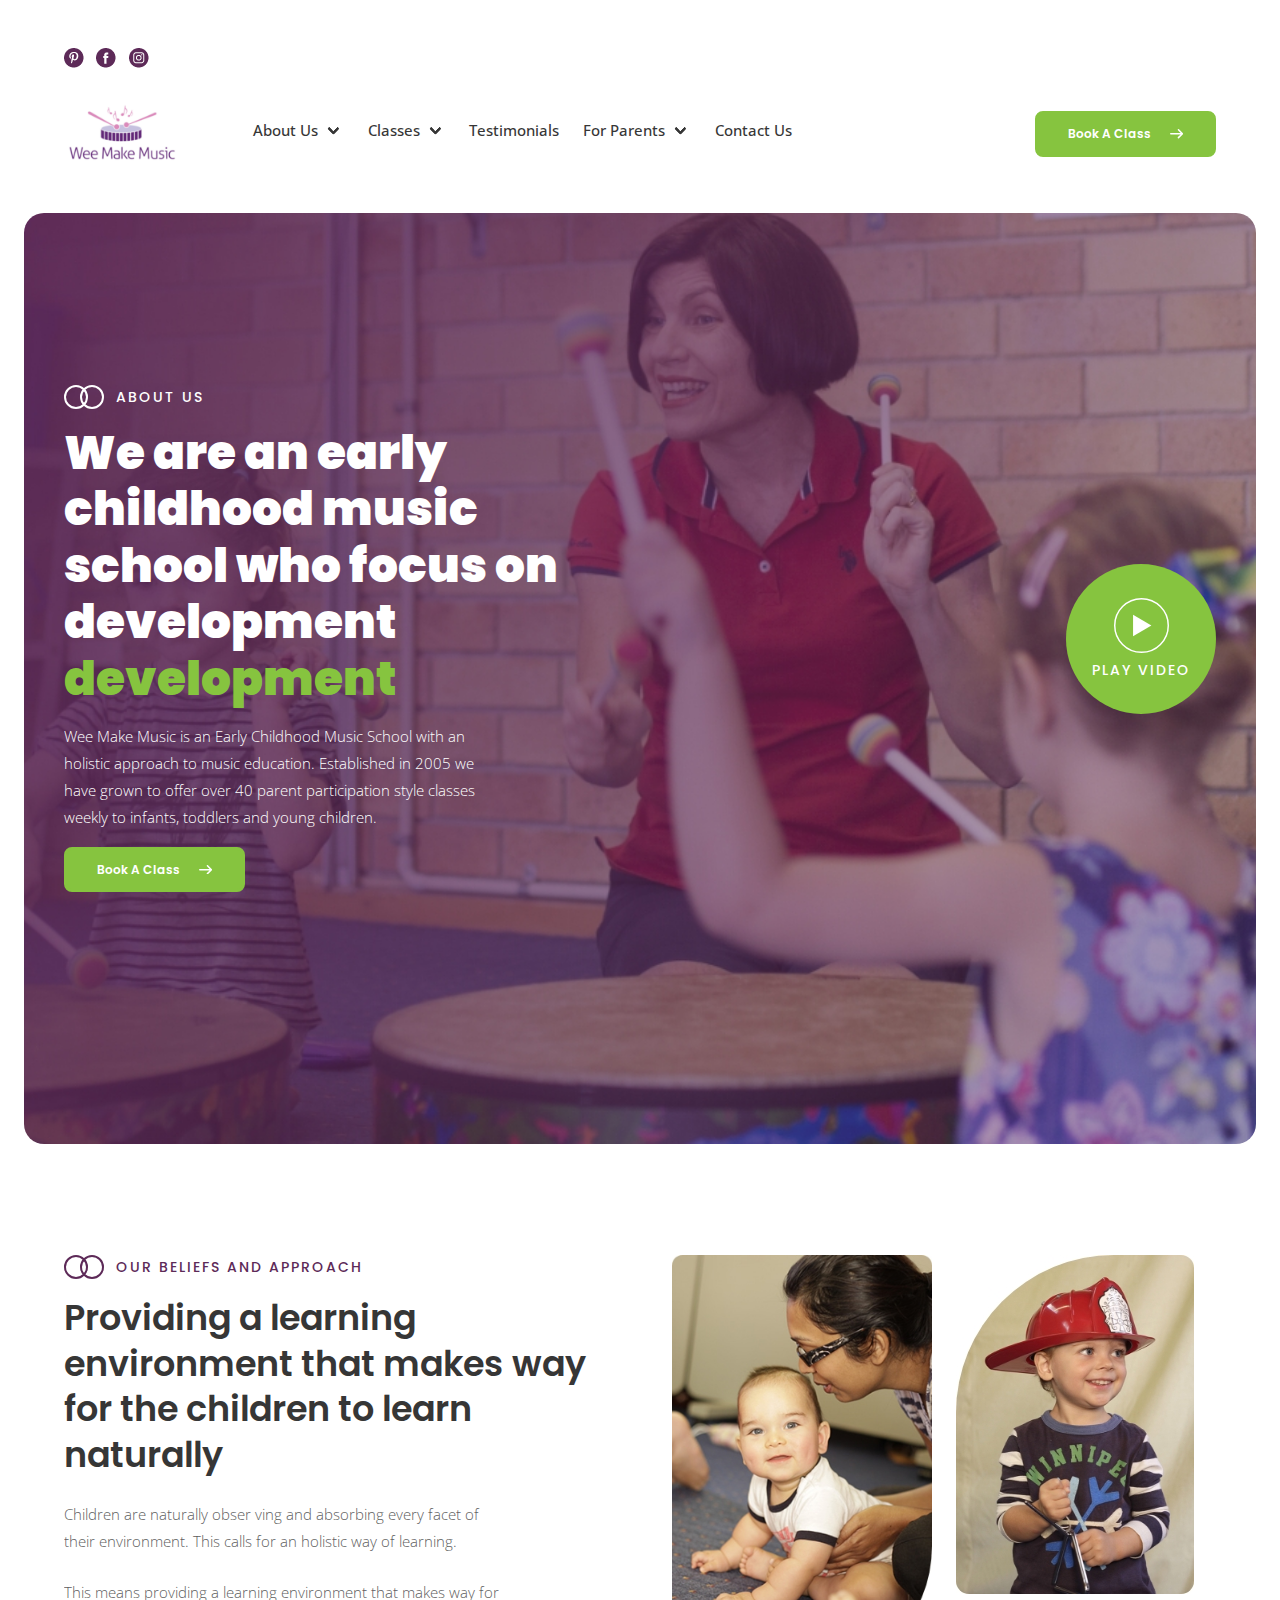
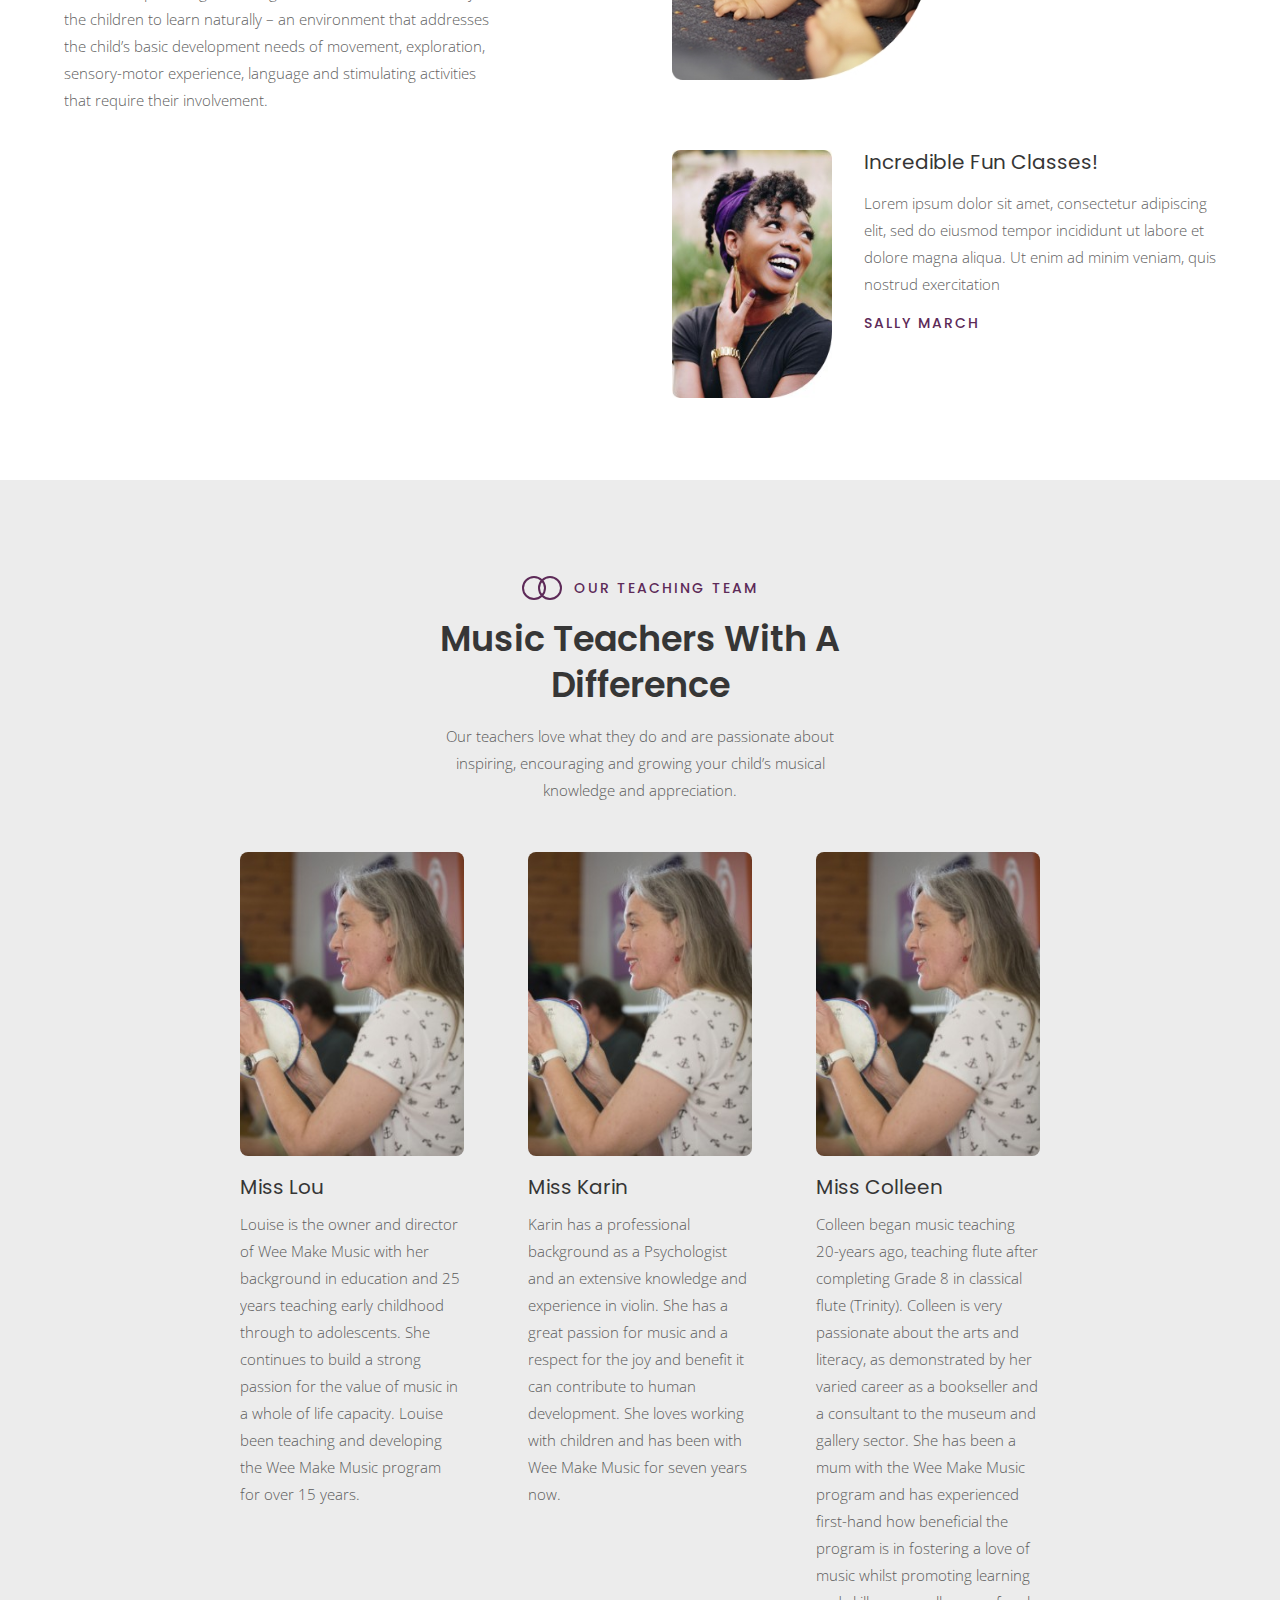
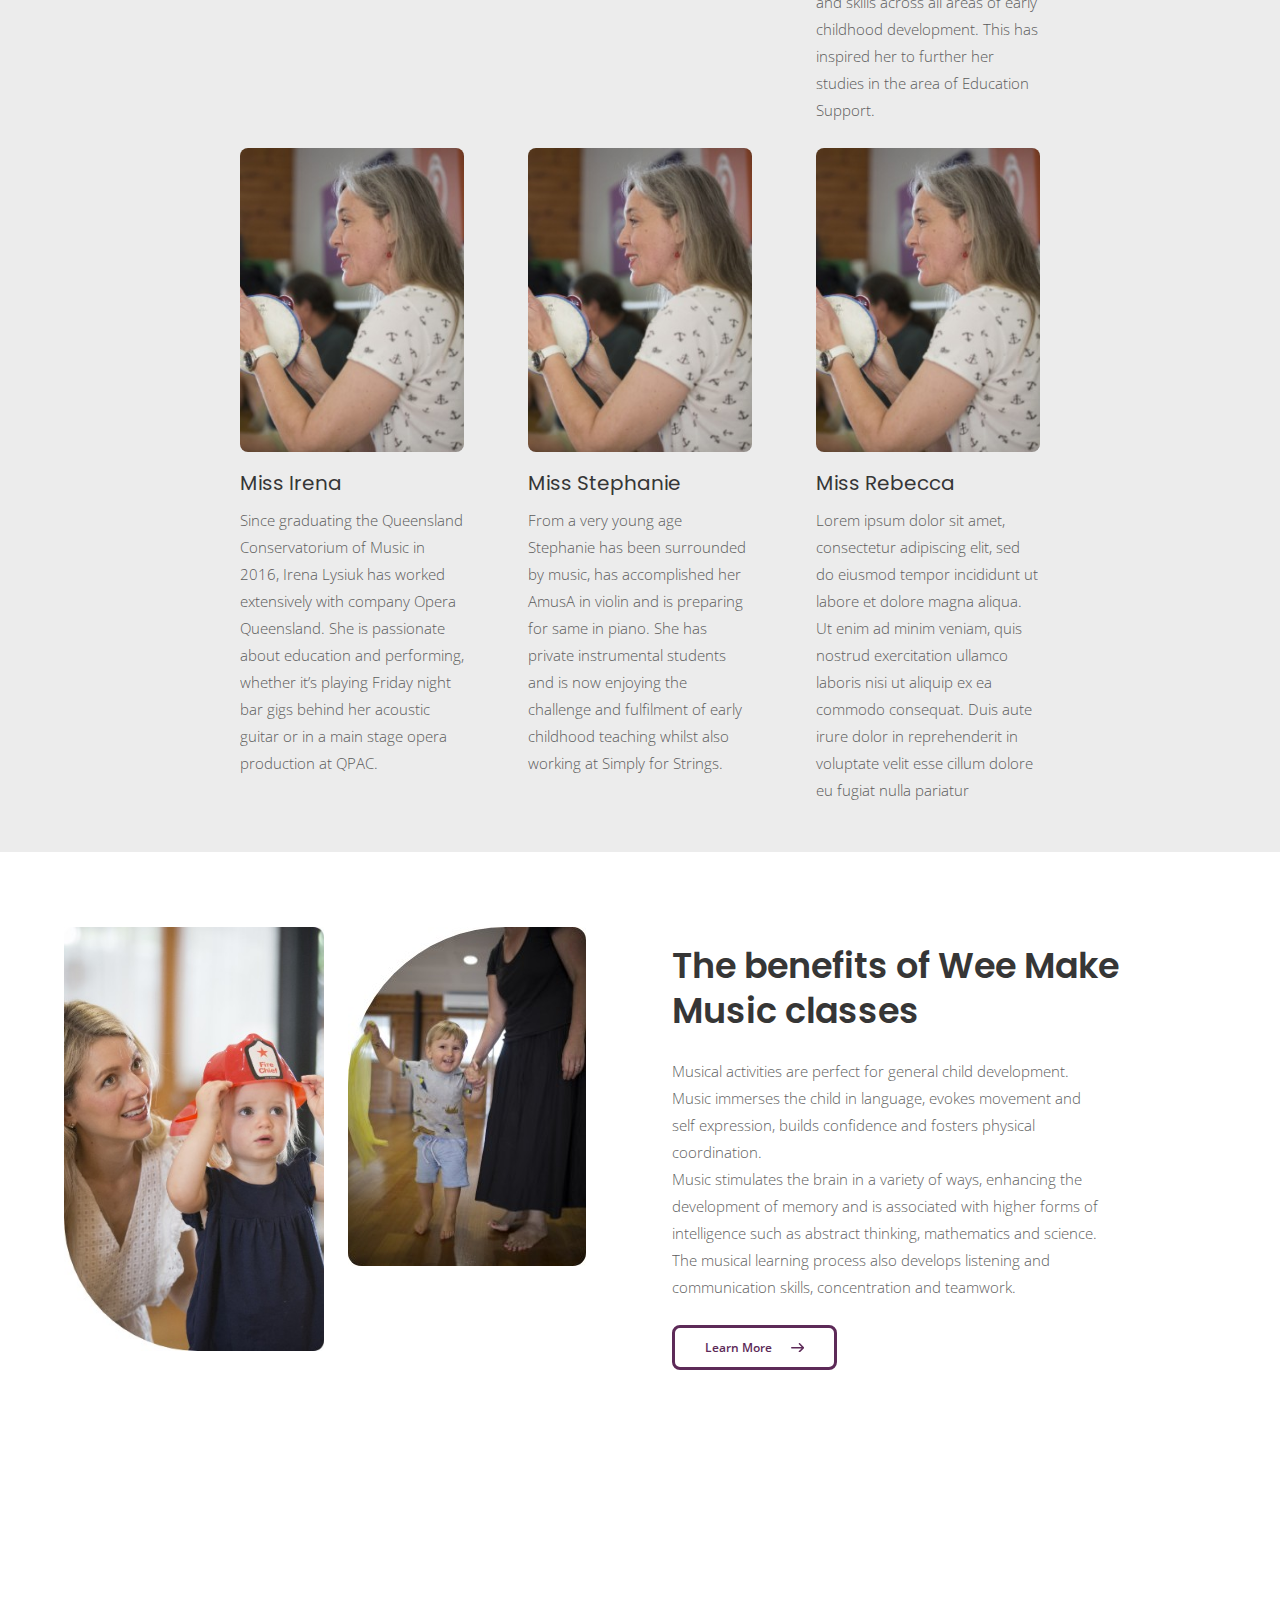
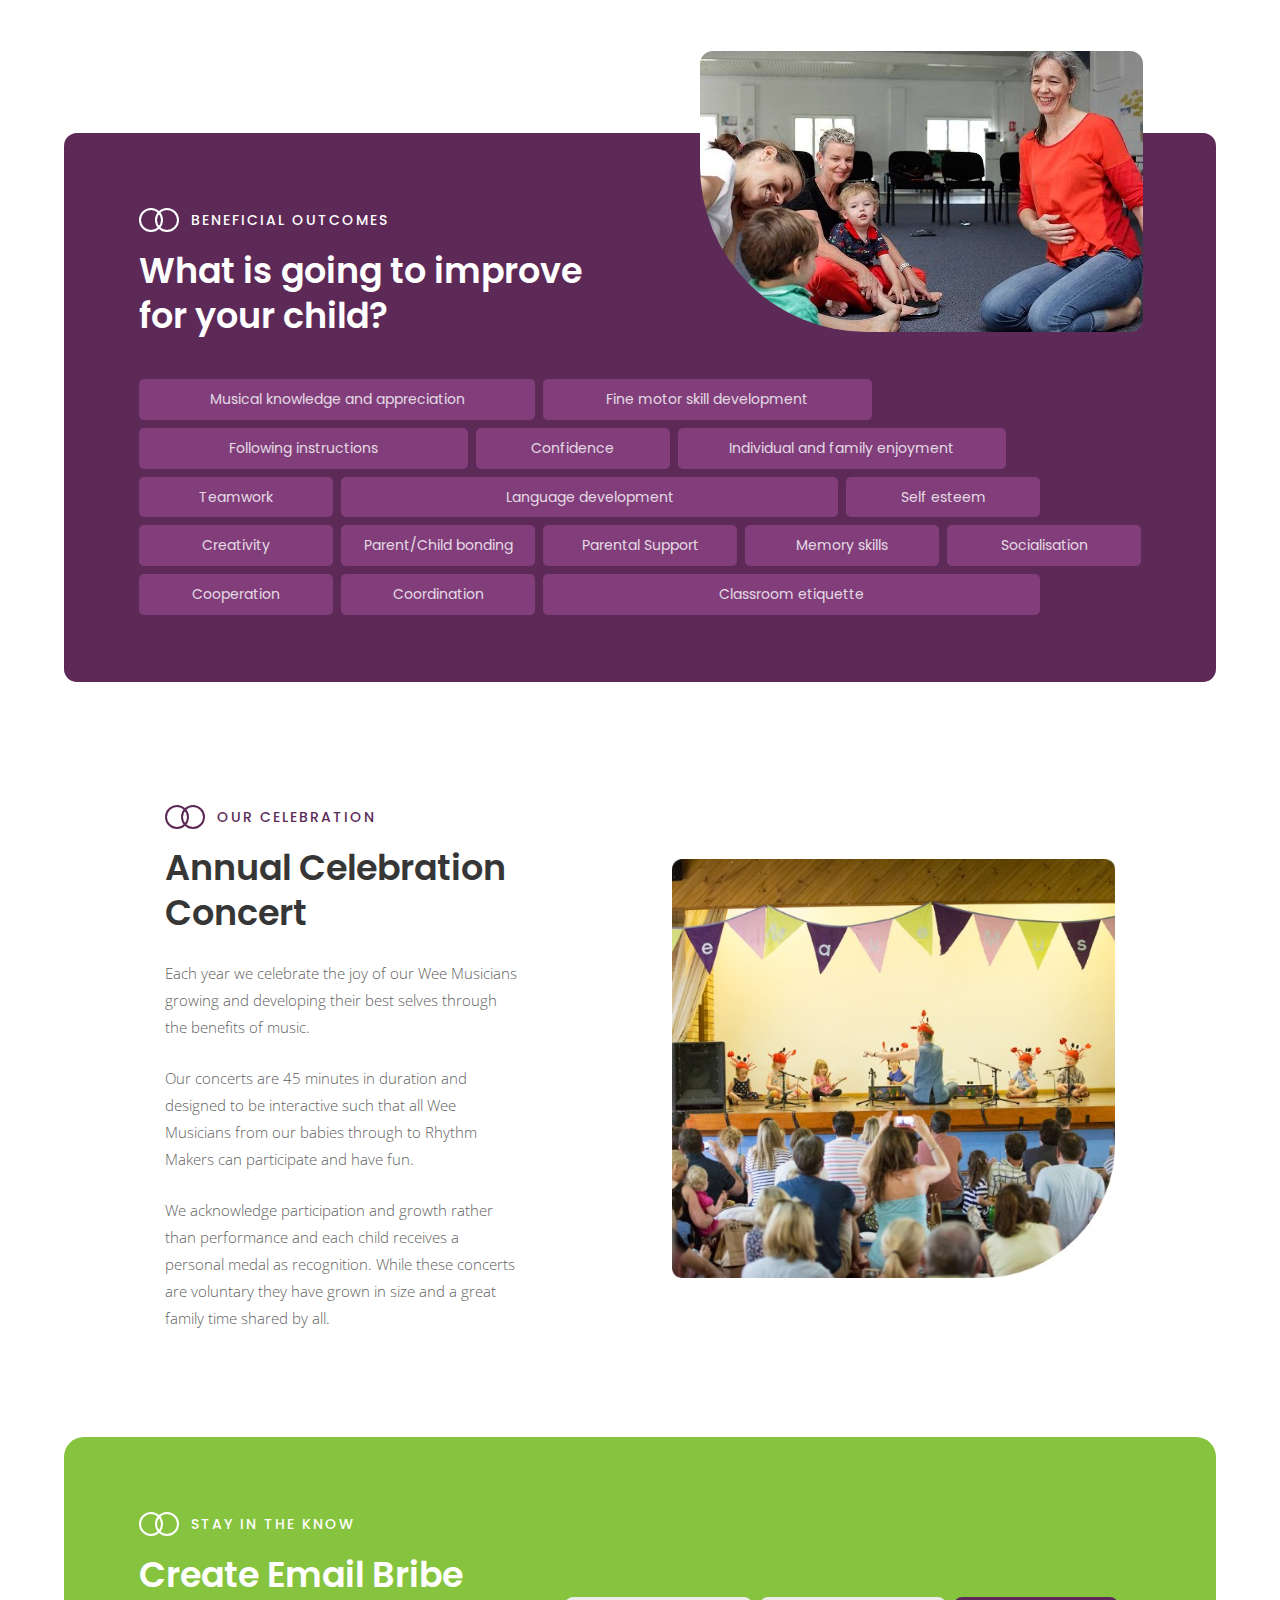
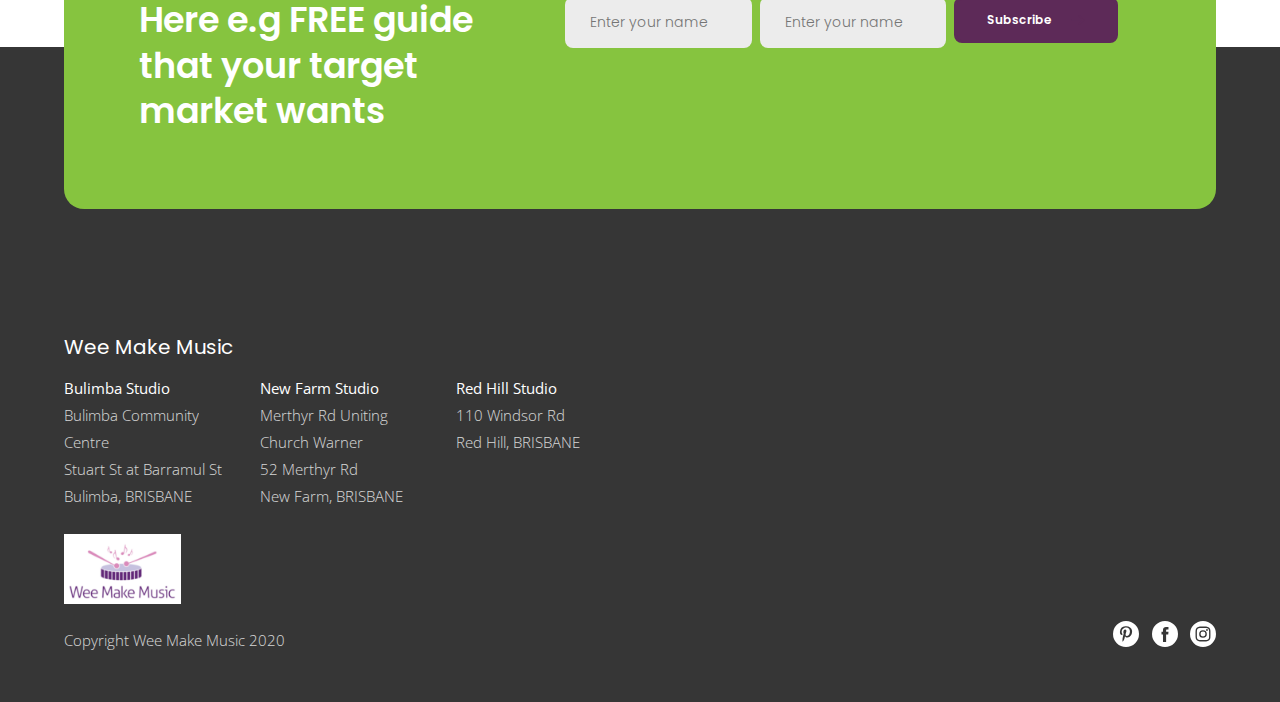
==== commit f3ba23aa: "end of day" ====
--- a/about.html
+++ b/about.html
@@ -45,50 +45,50 @@
       <div id="navbarBasicExample" class="navbar-menu is-small-section-padding-mobile">
         <div class="navbar-start pl-6 padding-remove-mobile">
           <div class="navbar-item has-dropdown is-hoverable">
-            <a class="navbar-link nav-link" onclick="showHideDropdown()">
+            <a href="#" class="navbar-link nav-link" onclick="showHideDropdown()">
               About Us
             </a>
 
             <div class="navbar-dropdown" id="navbarDropdown">
-              <a href="gym-cleaning.html" class="navbar-item nav-link-sub">
-                Gym Cleaning
-              </a>
-              <a class="navbar-item nav-link-sub">
-                Childcare Cleaning
-              </a>
-              <a class="navbar-item nav-link-sub">
-                Commercial Cleaning
-              </a>
-              <a class="navbar-item nav-link-sub">
-                Clinic Cleaning
+              <a href="about.html" class="navbar-item nav-link-sub">
+                About Us
+              </a>
+              <a href="our-curriculum.html" class="navbar-item nav-link-sub">
+                Our Curriculum
+              </a>
+              <a href="our-fees.html" class="navbar-item nav-link-sub">
+                Our Fees
+              </a>
+              <a href="timetables.html" class="navbar-item nav-link-sub">
+                Timetables
               </a>
             </div>
           </div>
 
 
           <div class="navbar-item has-dropdown is-hoverable">
-            <a class="navbar-link nav-link" onclick="showHideDropdown()">
+            <a href="#" class="navbar-link nav-link" onclick="showHideDropdown()">
               Classes
             </a>
 
             <div class="navbar-dropdown" id="navbarDropdown">
-              <a href="gym-cleaning.html" class="navbar-item nav-link-sub">
-                Gym Cleaning
+              <a href="service-page.html" class="navbar-item nav-link-sub">
+                3-14 Months
               </a>
               <a class="navbar-item nav-link-sub">
-                Childcare Cleaning
+                Class 2
               </a>
               <a class="navbar-item nav-link-sub">
-                Commercial Cleaning
+                Class 3
               </a>
               <a class="navbar-item nav-link-sub">
-                Clinic Cleaning
-              </a>
-            </div>
-          </div>
-
-
-          <a href="about-us.html" class="navbar-item nav-link">
+                Class 4
+              </a>
+            </div>
+          </div>
+
+
+          <a href="testimonials.html" class="navbar-item nav-link">
             Testimonials
           </a>
 
@@ -98,23 +98,20 @@
             </a>
 
             <div class="navbar-dropdown" id="navbarDropdown">
-              <a href="gym-cleaning.html" class="navbar-item nav-link-sub">
-                Gym Cleaning
-              </a>
-              <a class="navbar-item nav-link-sub">
-                Childcare Cleaning
-              </a>
-              <a class="navbar-item nav-link-sub">
-                Commercial Cleaning
-              </a>
-              <a class="navbar-item nav-link-sub">
-                Clinic Cleaning
-              </a>
-            </div>
-          </div>
-
-
-          <a href="faq.html" class="navbar-item nav-link">
+              <a href="concert.html" class="navbar-item nav-link-sub">
+                Concert
+              </a>
+              <a href="blog.html" class="navbar-item nav-link-sub">
+                Blog
+              </a>
+              <a href="faq" class="navbar-item nav-link-sub">
+                FAQs
+              </a>
+            </div>
+          </div>
+
+
+          <a href="contact.html" class="navbar-item nav-link">
             Contact Us
           </a>
         </div>
@@ -143,7 +140,7 @@
           </div>
           <h2 class="page-header text-white mt-4">We are an early childhood music school who focus on development <span class="text-green">development</span></h2>
           <p class="text-white mt-4 mb-4 opacity-full width-80 width-100-mobile">Wee Make Music is an Early Childhood Music School with an holistic approach to music education. Established in 2005 we have grown to offer over 40 parent participation style classes weekly to infants, toddlers and young children.</p>
-          <a href="#" class="btn-primary btn-green box-shadow btn-arrow-green is-inline-block">Learn More <svg xmlns="http://www.w3.org/2000/svg" width="13.202" height="9.418" viewBox="0 0 13.202 9.418" class="ml-4 mt-1px"><path d="M24.856,136.172h0l-3.969-3.95a.76.76,0,0,0-1.072,1.077l2.665,2.652-9.843,0a.76.76,0,0,0,0,1.519l9.843,0-2.665,2.652a.76.76,0,0,0,1.072,1.077l3.969-3.95h0A.76.76,0,0,0,24.856,136.172Z" transform="translate(-11.876 -132)" fill="#fff"/></svg></a>
+          <a href="#" class="btn-primary btn-green box-shadow btn-arrow-green is-inline-block">Book A Class <svg xmlns="http://www.w3.org/2000/svg" width="13.202" height="9.418" viewBox="0 0 13.202 9.418" class="ml-4 mt-1px"><path d="M24.856,136.172h0l-3.969-3.95a.76.76,0,0,0-1.072,1.077l2.665,2.652-9.843,0a.76.76,0,0,0,0,1.519l9.843,0-2.665,2.652a.76.76,0,0,0,1.072,1.077l3.969-3.95h0A.76.76,0,0,0,24.856,136.172Z" transform="translate(-11.876 -132)" fill="#fff"/></svg></a>
         </article>
         <article class="column is-flex is-flex-end-center is-flex-justify-center-mobile pr-2rem-tablet">
           <div class="play-container is-flex is-flex-justify-center is-flex-column">
@@ -266,7 +263,7 @@
           <h4 class="section-header mt-4 mb-5">The benefits of Wee Make Music classes</h4>
           <p class="width-80 ">Musical activities are perfect for general child development. Music immerses the child in language, evokes movement and self expression, builds confidence and fosters physical coordination.</p>
           <p class="width-80 mb-5">Music stimulates the brain in a variety of ways, enhancing the development of memory and is associated with higher forms of intelligence such as abstract thinking, mathematics and science. The musical learning process also develops listening and communication skills, concentration and teamwork.</p>
-          <a href="#" class="btn-secondary btn-purple-secondary box-shadow btn-arrow-purple is-inline-block">Learn More <svg xmlns="http://www.w3.org/2000/svg" width="13.202" height="9.418" viewBox="0 0 13.202 9.418" class="ml-4 mt-1px"><path d="M24.856,136.172h0l-3.969-3.95a.76.76,0,0,0-1.072,1.077l2.665,2.652-9.843,0a.76.76,0,0,0,0,1.519l9.843,0-2.665,2.652a.76.76,0,0,0,1.072,1.077l3.969-3.95h0A.76.76,0,0,0,24.856,136.172Z" transform="translate(-11.876 -132)" fill="#5d2a58"/></svg></a>
+          <a href="service-page.html" class="btn-secondary btn-purple-secondary box-shadow btn-arrow-purple is-inline-block">Learn More <svg xmlns="http://www.w3.org/2000/svg" width="13.202" height="9.418" viewBox="0 0 13.202 9.418" class="ml-4 mt-1px"><path d="M24.856,136.172h0l-3.969-3.95a.76.76,0,0,0-1.072,1.077l2.665,2.652-9.843,0a.76.76,0,0,0,0,1.519l9.843,0-2.665,2.652a.76.76,0,0,0,1.072,1.077l3.969-3.95h0A.76.76,0,0,0,24.856,136.172Z" transform="translate(-11.876 -132)" fill="#5d2a58"/></svg></a>
         </article>
       </div>
     </div>
@@ -300,7 +297,7 @@
               <p class="text-white pill-text">Fine motor skill development</p>
             </div>
           </article>
-          <article class="column column-y-reset is-half-tablet">
+          <article class="column is-one-third-desktop column-y-reset is-half-tablet">
             <div class="purple-light-bg br-5 p-3 text-center">
               <p class="text-white pill-text">Following instructions</p>
             </div>
@@ -402,7 +399,7 @@
           <article class="column">
             <div class="is-flex is-flex-center pb-4">
               <img src="assets/circle-cross.svg" alt="Two crosses intersected" class="circle-cross-img">
-              <h3 class="small-pop-header ml-3 text-white">EXPERT BACKED</h3>
+              <h3 class="small-pop-header ml-3 text-white">STAY IN THE KNOW</h3>
             </div>
             <h4 class="section-header text-white">Create Email Bribe Here e.g FREE guide that your target market wants</h4>
           </article>
@@ -416,7 +413,7 @@
                   <input type="text" placeholder="Enter your name">
                 </article>
                 <article class="column">
-                  <a href="#" class="btn-primary btn-purple box-shadow btn-arrow-purple is-inline-block">Learn More <svg xmlns="http://www.w3.org/2000/svg" width="13.202" height="9.418" viewBox="0 0 13.202 9.418" class="ml-4 mt-1px"><path d="M24.856,136.172h0l-3.969-3.95a.76.76,0,0,0-1.072,1.077l2.665,2.652-9.843,0a.76.76,0,0,0,0,1.519l9.843,0-2.665,2.652a.76.76,0,0,0,1.072,1.077l3.969-3.95h0A.76.76,0,0,0,24.856,136.172Z" transform="translate(-11.876 -132)" fill="#fff"/></svg></a>
+                  <a href="#" class="btn-primary btn-purple box-shadow btn-arrow-purple is-inline-block">Subscribe <svg xmlns="http://www.w3.org/2000/svg" width="13.202" height="9.418" viewBox="0 0 13.202 9.418" class="ml-4 mt-1px"><path d="M24.856,136.172h0l-3.969-3.95a.76.76,0,0,0-1.072,1.077l2.665,2.652-9.843,0a.76.76,0,0,0,0,1.519l9.843,0-2.665,2.652a.76.76,0,0,0,1.072,1.077l3.969-3.95h0A.76.76,0,0,0,24.856,136.172Z" transform="translate(-11.876 -132)" fill="#fff"/></svg></a>
                 </article>
               </div>
             <form>
--- a/css/main.css
+++ b/css/main.css
@@ -179,7 +179,13 @@
     font-size: 40px; }
 
   .small-pop-header {
-    font-size: 12px; } }
+    font-size: 12px; }
+
+  .happy-parents-number {
+    font-size: 75px; }
+
+  .giant-numbers {
+    font-size: 40px; } }
 @media screen and (max-width: 768px) {
   .benefit-header {
     font-size: 13px; }
@@ -204,6 +210,12 @@
 
   .text-center-mobile {
     text-align: center; }
+
+  .happy-parents-number {
+    font-size: 57px; }
+
+  .giant-numbers {
+    font-size: 35px; }
 
   p {
     font-family: "Open Sans", sans-serif;
@@ -268,6 +280,9 @@
 
 .pb-15 {
   padding-bottom: 15rem !important; }
+
+.pb-25 {
+  padding-bottom: 25rem !important; }
 
 .mt-10 {
   margin-top: 9rem !important; }
@@ -510,6 +525,9 @@
 
 .neg-mt-20px {
   margin-top: -20px; }
+
+.neg-mb-60px {
+  margin-bottom: -60px; }
 
 .cobalt-pill {
   position: absolute;
@@ -547,6 +565,39 @@
       width: 100%;
       position: absolute; }
 
+.video-container-1 {
+  border-radius: 13px 13px 166px 13px;
+  background-image: url(../assets/video-1.jpg);
+  height: 318px;
+  position: relative;
+  background-position: center top;
+  background-repeat: no-repeat;
+  background-size: cover; }
+  .video-container-1 div {
+    position: absolute;
+    left: 40px;
+    bottom: 16px; }
+
+.video-container-2 {
+  border-radius: 13px 166px 13px 13px;
+  background-image: url(../assets/video-2.jpg);
+  height: 318px;
+  position: relative; }
+  .video-container-2 div {
+    position: absolute;
+    left: 40px;
+    bottom: 16px; }
+
+@media (min-width: 768px) and (max-width: 1024px) {
+  .outerlap-image-container {
+    top: -95px; }
+
+  .cobalt-pill {
+    max-width: 80%; }
+
+  .video-container-1, .video-container-2 {
+    border-radius: 13px 96px 13px 13px;
+    height: 228px; } }
 @media screen and (max-width: 768px) {
   .pt-35rem-mobile {
     padding-top: .35rem !important; }
@@ -560,7 +611,41 @@
     left: 0;
     right: 0;
     margin-left: auto;
-    margin-right: auto; } }
+    margin-right: auto; }
+
+  .column .is-35-mobile {
+    flex: none;
+    width: 35%; }
+
+  .cobalt-pill {
+    max-width: 90%; }
+
+  .video-container-1 {
+    border-radius: 8px 8px 120px 8px;
+    background-image: url(../assets/video-1.jpg);
+    height: 213px;
+    position: relative;
+    background-position: center;
+    background-repeat: no-repeat;
+    background-size: cover;
+    margin-bottom: 40px; }
+    .video-container-1 div {
+      position: absolute;
+      left: 40px;
+      bottom: 16px; }
+
+  .video-container-2 {
+    border-radius: 8px 120px 8px 8px;
+    background-image: url(../assets/video-2.jpg);
+    height: 213px;
+    position: relative;
+    background-position: center;
+    background-repeat: no-repeat;
+    background-size: cover; }
+    .video-container-2 div {
+      position: absolute;
+      left: 40px;
+      bottom: 16px; } }
 .logo {
   max-height: 100% !important; }
 
@@ -599,7 +684,15 @@
 
 @media screen and (max-width: 768px) {
   .play-button {
-    max-width: 50%; } }
+    max-width: 50%; }
+
+  .faq-icon {
+    max-width: 50px; }
+
+  .graph {
+    max-width: 300px;
+    margin: 0 auto;
+    display: block; } }
 .navbar {
   background-color: transparent !important; }
 
@@ -1064,9 +1157,11 @@
 
 .play-container {
   border-radius: 50%;
-  height: 210px;
-  width: 210px;
+  height: 150px;
+  width: 150px;
   background-color: #86C43F; }
+  .play-container .play-button {
+    max-width: 55px; }
 
 .purple-with-cutout-bg {
   background-image: url(../assets/purple-svg-cutout.svg);
@@ -1131,6 +1226,9 @@
     max-width: 100% !important;
     border-radius: 0%; }
 
+  .about-hero-bg, .blog-hero-bg {
+    border-radius: 0px !important; }
+
   .play-container {
     height: 150px;
     width: 150px; } }
@@ -1146,6 +1244,27 @@
   .about-hero-bg {
     background-image: url(../assets/about-hero-mobile.jpg) !important; }
 
+  .blog-hero-bg {
+    background-image: url(../assets/blog-hero-mobile.jpg) !important; }
+
+  .concert-bg {
+    background-image: url(../assets/concert-hero-mobile.jpg) !important; }
+
+  .contact-bg {
+    background-image: url(../assets/contact-hero-mobile.jpg) !important; }
+
+  .faq-bg {
+    background-image: url(../assets/faq-hero-mobile.jpg) !important; }
+
+  .service-1-bg {
+    background-image: url(../assets/service-page-hero-mobile.jpg) !important; }
+
+  .testimonials-bg {
+    background-image: url(../assets/testimonials-hero-mobile.jpg) !important; }
+
+  .timetable-bg {
+    background-image: url(../assets/timetables-hero-mobile.jpg) !important; }
+
   .play-container {
     border-radius: 50%;
     height: 80px;
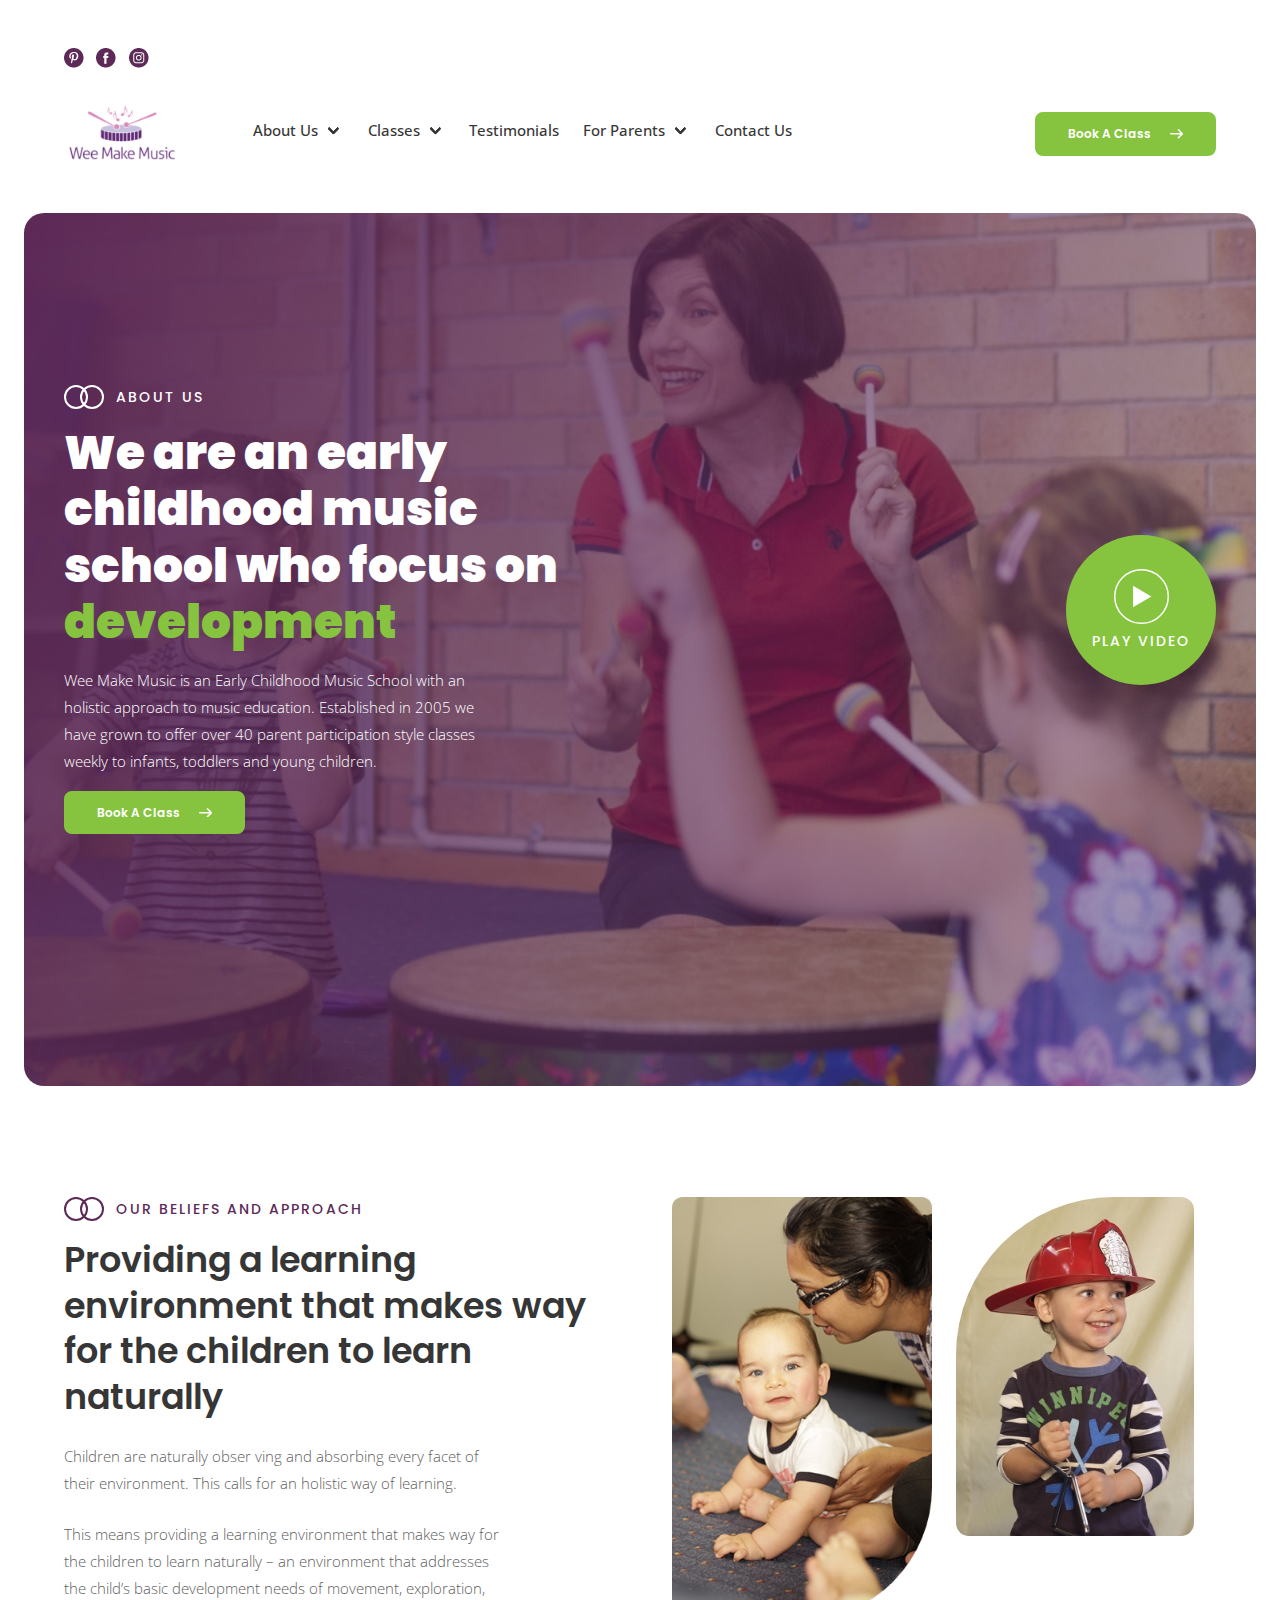
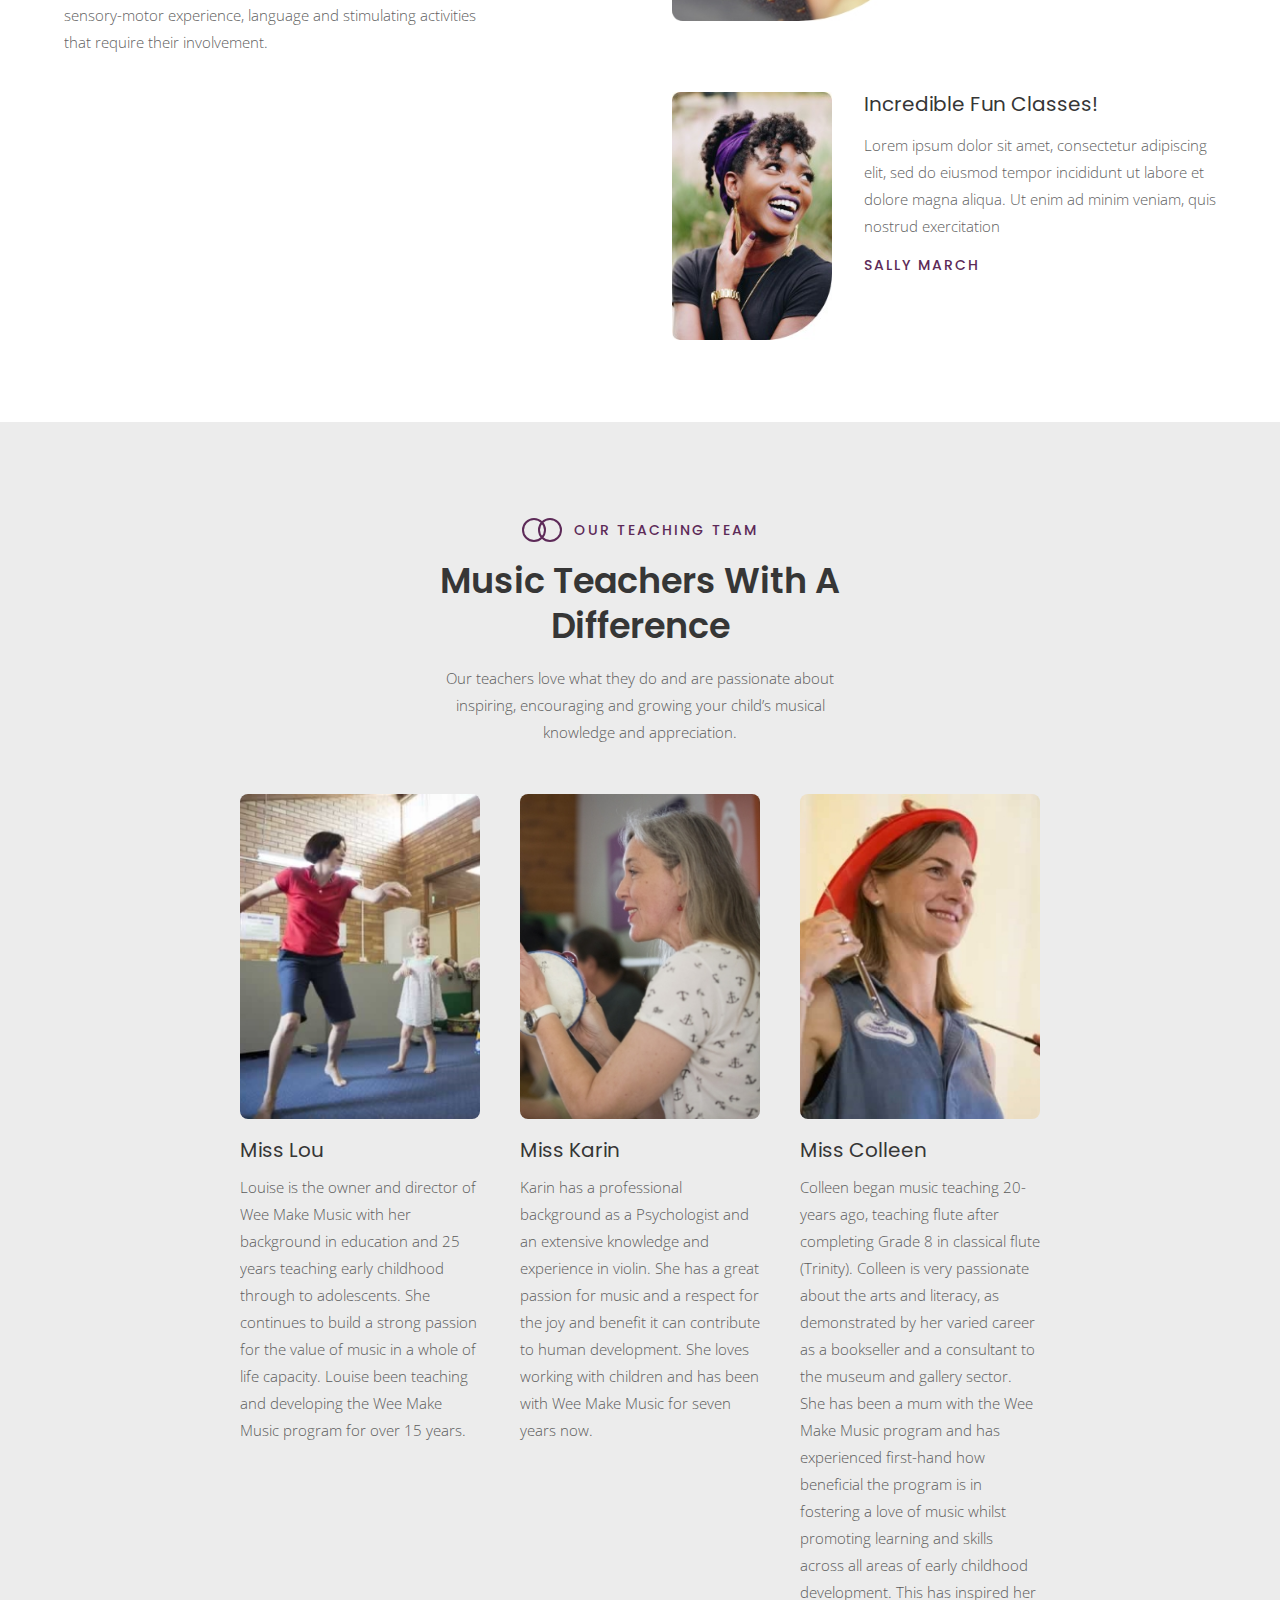
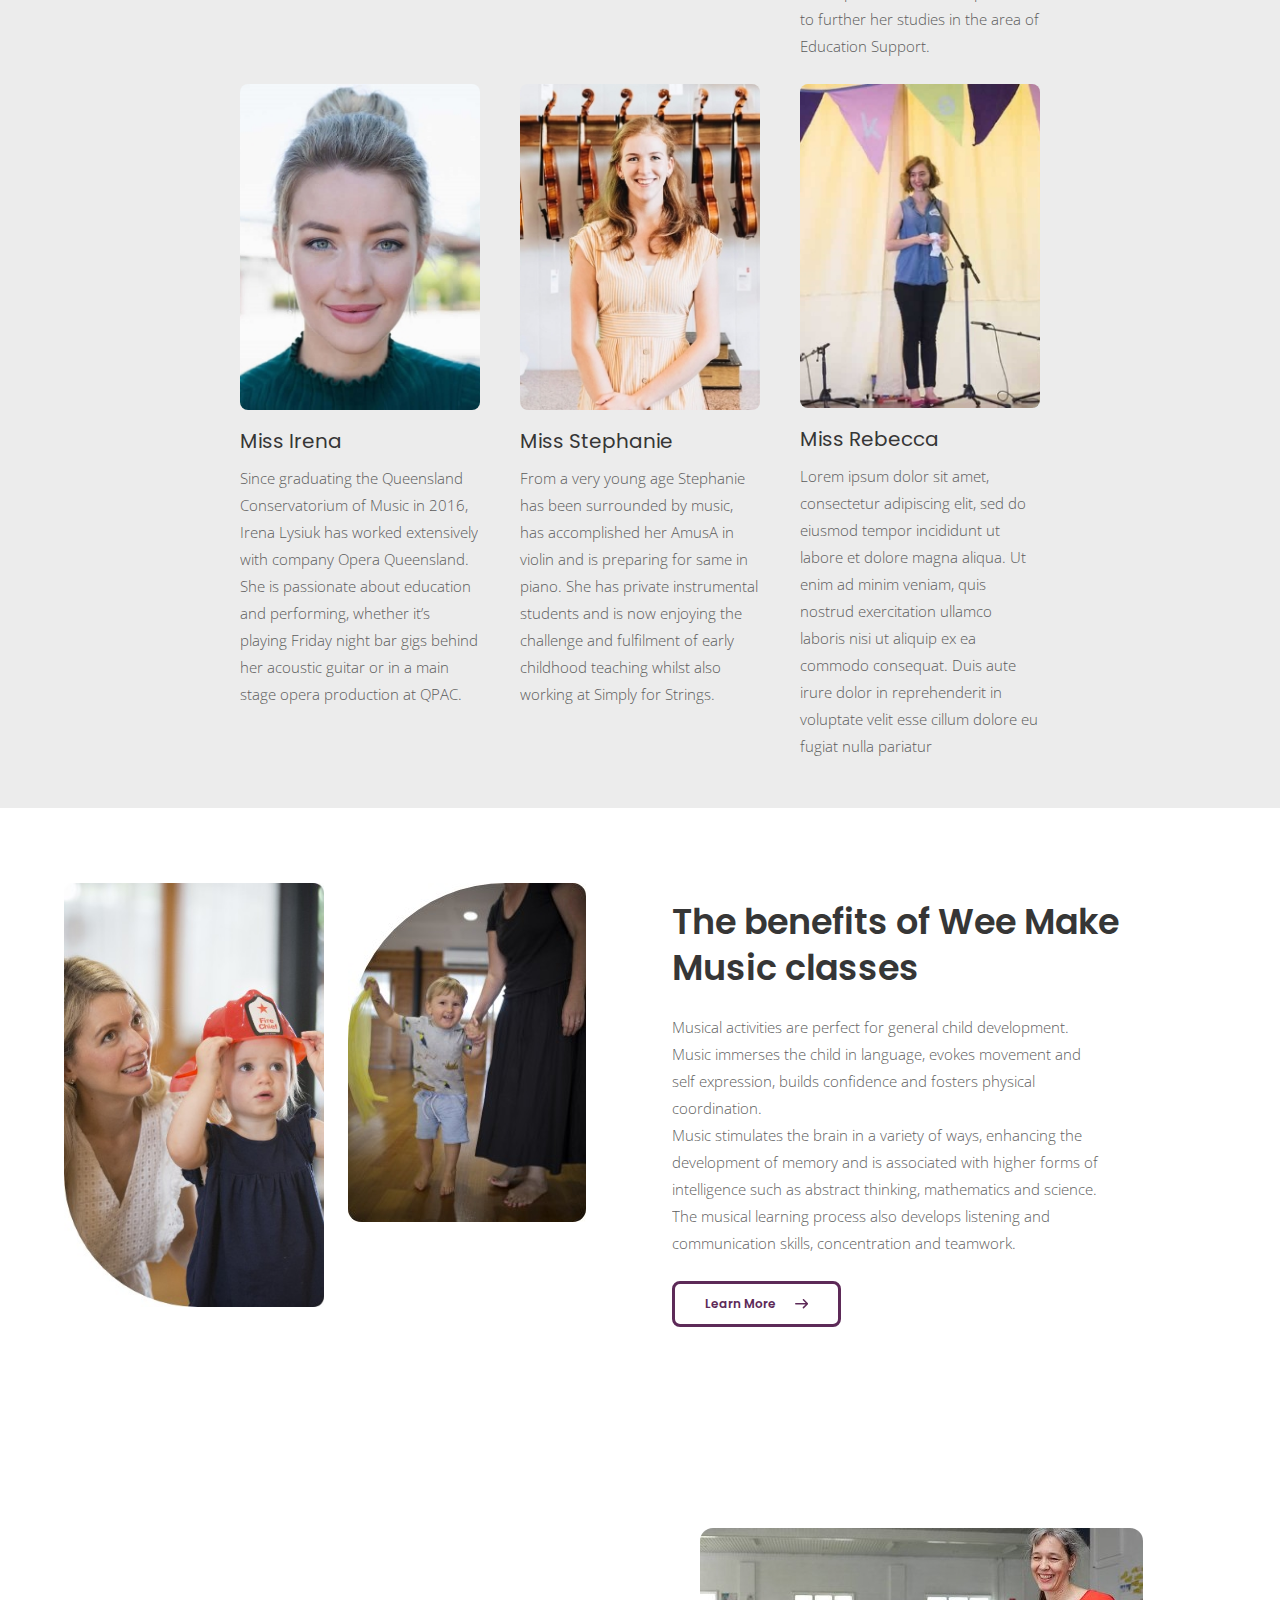
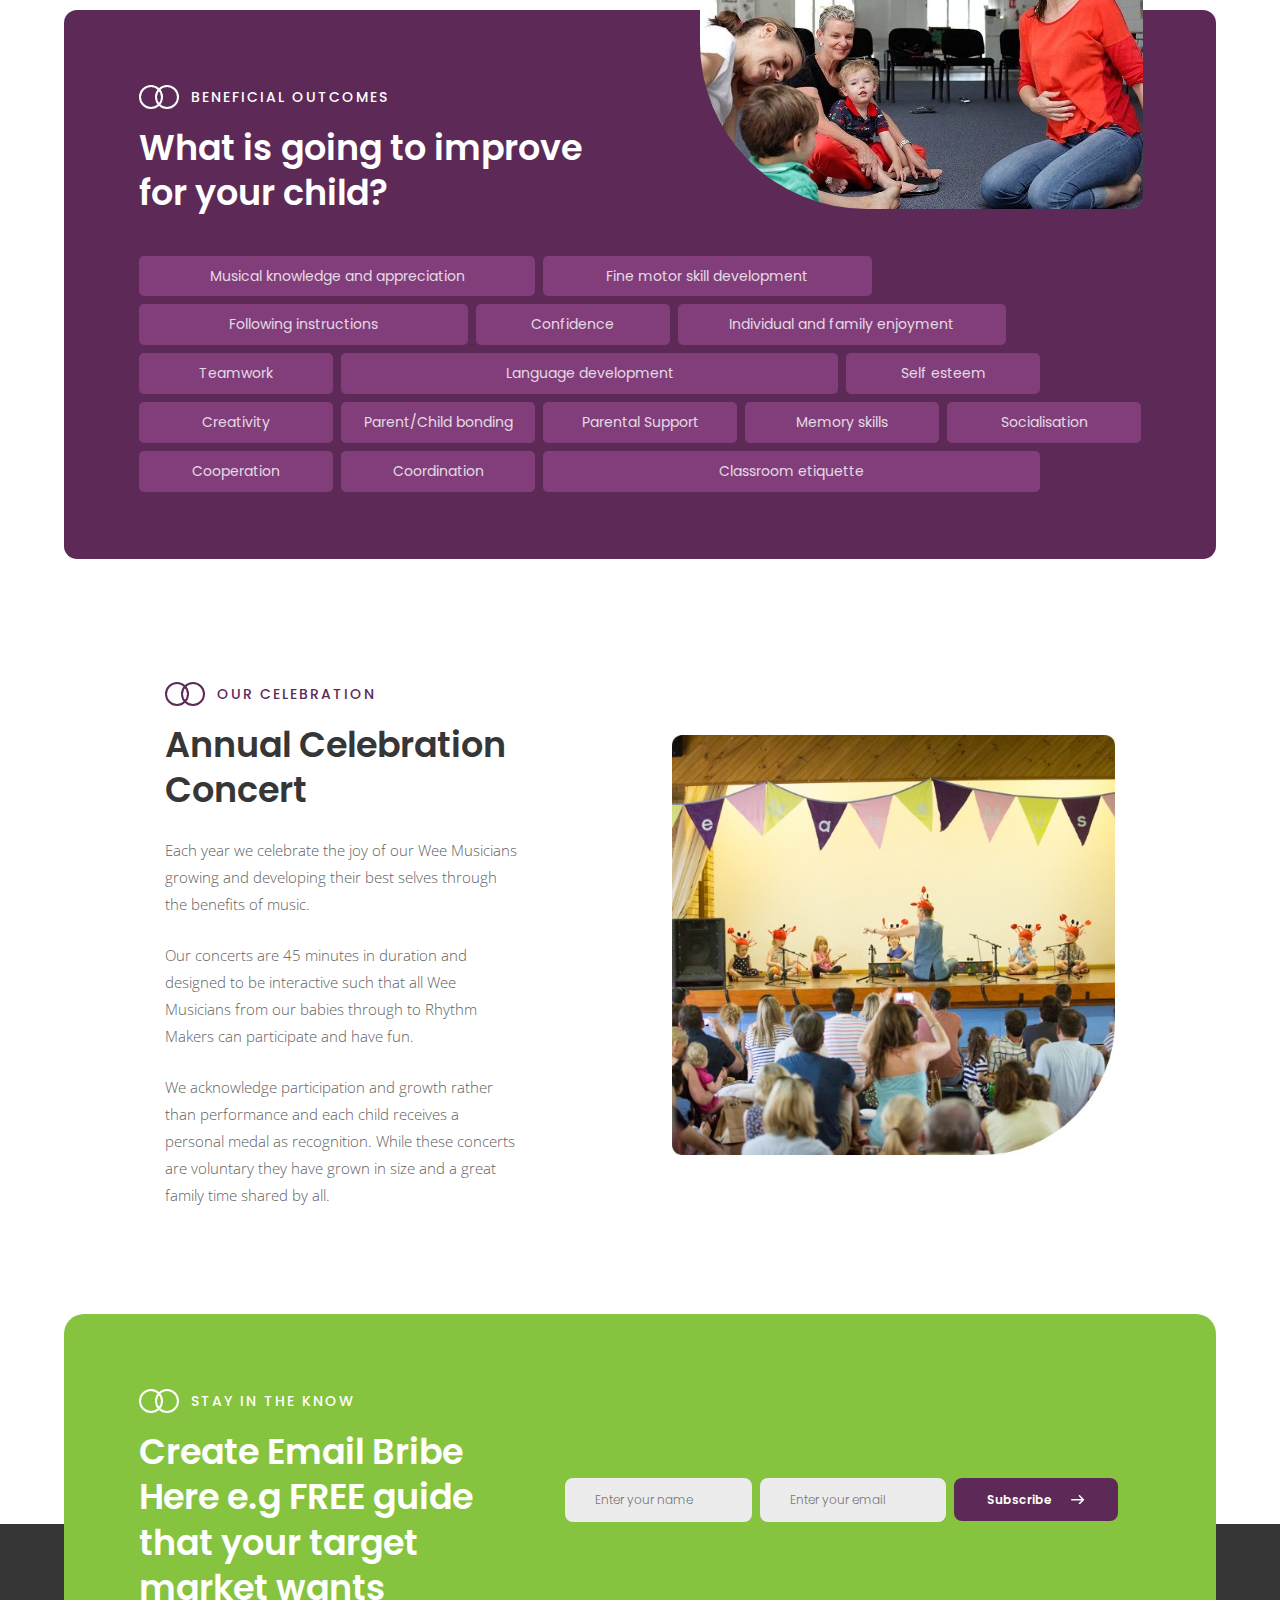
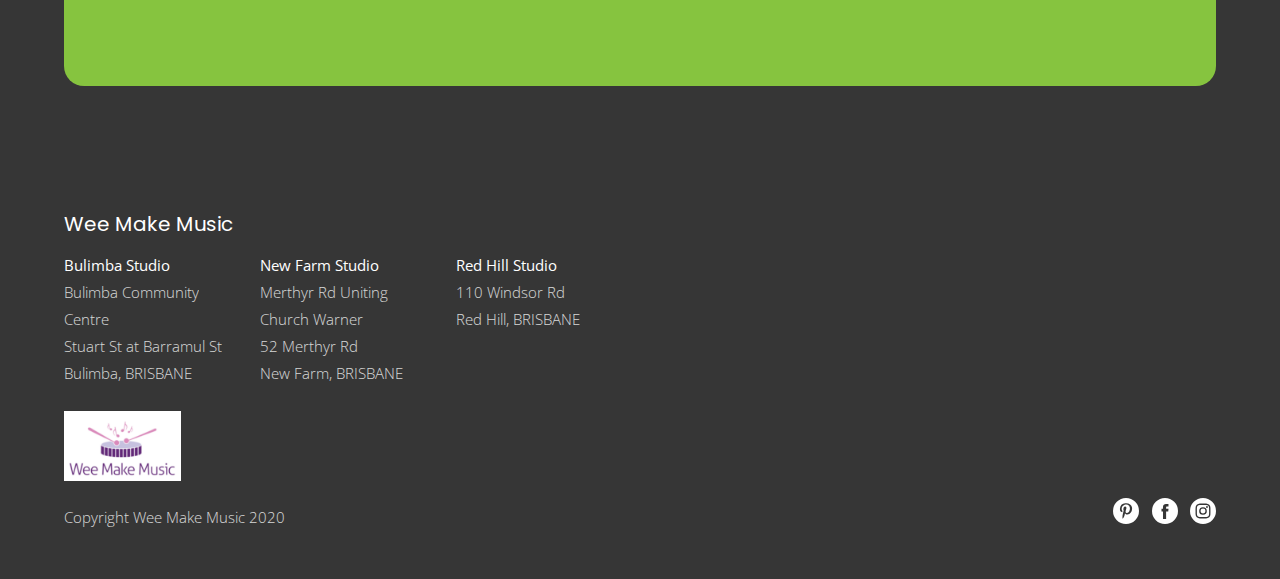
==== commit 8999e050: "finished" ====
--- a/about.html
+++ b/about.html
@@ -138,7 +138,7 @@
             <img src="assets/circle-cross.svg" alt="Two crosses intersected" class="circle-cross-img">
             <h1 class="small-pop-header ml-3 text-white">ABOUT US</h1>
           </div>
-          <h2 class="page-header text-white mt-4">We are an early childhood music school who focus on development <span class="text-green">development</span></h2>
+          <h2 class="page-header text-white mt-4">We are an early childhood music school who focus on <span class="text-green">development</span></h2>
           <p class="text-white mt-4 mb-4 opacity-full width-80 width-100-mobile">Wee Make Music is an Early Childhood Music School with an holistic approach to music education. Established in 2005 we have grown to offer over 40 parent participation style classes weekly to infants, toddlers and young children.</p>
           <a href="#" class="btn-primary btn-green box-shadow btn-arrow-green is-inline-block">Book A Class <svg xmlns="http://www.w3.org/2000/svg" width="13.202" height="9.418" viewBox="0 0 13.202 9.418" class="ml-4 mt-1px"><path d="M24.856,136.172h0l-3.969-3.95a.76.76,0,0,0-1.072,1.077l2.665,2.652-9.843,0a.76.76,0,0,0,0,1.519l9.843,0-2.665,2.652a.76.76,0,0,0,1.072,1.077l3.969-3.95h0A.76.76,0,0,0,24.856,136.172Z" transform="translate(-11.876 -132)" fill="#fff"/></svg></a>
         </article>
@@ -211,34 +211,34 @@
         <h4 class="section-header mb-4 text-center width-50 is-margin-0-auto width-100-mobile">Music Teachers With A Difference</h4>
         <p class="width-50 text-center is-margin-0-auto mb-6 width-100-mobile">Our teachers love what they do and are passionate about inspiring, encouraging and growing your child’s musical knowledge and appreciation.</p>
       </div>
-      <div class="columns is-multiline is-variable is-8-desktop is-2-mobile is-mobile">
-        <article class="column is-one-third-desktop is-one-third-tablet is-half-mobile">
-          <img src="assets/00040-2.jpg" alt="A Wee make music teacher playing a tambourine" class="team-portrait">
+      <div class="columns is-multiline is-variable is-5-desktop is-2-mobile is-mobile">
+        <article class="column is-one-third-desktop is-one-third-tablet is-half-mobile">
+          <img src="assets/lou.jpg" alt="A Wee make music teacher playing a tambourine" class="team-portrait">
           <h4 class="sub-section-header my-3">Miss Lou</h4>
           <p>Louise is the owner and director of Wee Make Music with her background in education and 25 years teaching early childhood through to adolescents. She continues to build a strong passion for the value of music in a whole of life capacity. Louise been teaching and developing the Wee Make Music program for over 15 years.</p>
         </article>
         <article class="column is-one-third-desktop is-one-third-tablet is-half-mobile">
-          <img src="assets/00040-2.jpg" alt="A Wee make music teacher playing a tambourine" class="team-portrait">
+          <img src="assets/karin.jpg" alt="A Wee make music teacher playing a tambourine" class="team-portrait">
           <h4 class="sub-section-header my-3">Miss Karin</h4>
           <p>Karin has a professional background as a Psychologist and an extensive knowledge and experience in violin. She has a great passion for music and a respect for the joy and benefit it can contribute to human development. She loves working with children and has been with Wee Make Music for seven years now.</p>
         </article>
         <article class="column is-one-third-desktop is-one-third-tablet is-half-mobile">
-          <img src="assets/00040-2.jpg" alt="A Wee make music teacher playing a tambourine" class="team-portrait">
+          <img src="assets/miss-colleen.jpg" alt="A Wee make music teacher playing a tambourine" class="team-portrait">
           <h4 class="sub-section-header my-3">Miss Colleen</h4>
           <p>Colleen began music teaching 20-years ago, teaching flute after completing Grade 8 in classical flute (Trinity). Colleen is very passionate about the arts and literacy, as demonstrated by her varied career as a bookseller and a consultant to the museum and gallery sector. She has been a mum with the Wee Make Music program and has experienced first-hand how beneficial the program is in fostering a love of music whilst promoting learning and skills across all areas of early childhood development. This has inspired her to further her studies in the area of Education Support.</p>
         </article>
         <article class="column is-one-third-desktop is-one-third-tablet is-half-mobile">
-          <img src="assets/00040-2.jpg" alt="A Wee make music teacher playing a tambourine" class="team-portrait">
+          <img src="assets/irena.jpg" alt="A Wee make music teacher playing a tambourine" class="team-portrait">
           <h4 class="sub-section-header my-3">Miss Irena</h4>
           <p>Since graduating the Queensland Conservatorium of Music in 2016, Irena Lysiuk has worked extensively with company Opera Queensland. She is passionate about education and performing, whether it’s playing Friday night bar gigs behind her acoustic guitar or in a main stage opera production at QPAC.</p>
         </article>
         <article class="column is-one-third-desktop is-one-third-tablet is-half-mobile">
-          <img src="assets/00040-2.jpg" alt="A Wee make music teacher playing a tambourine" class="team-portrait">
+          <img src="assets/steph.jpg" alt="A Wee make music teacher playing a tambourine" class="team-portrait">
           <h4 class="sub-section-header my-3">Miss Stephanie</h4>
           <p>From a very young age Stephanie has been surrounded by music, has accomplished her AmusA in violin and is preparing for same in piano. She has private instrumental students and is now enjoying the challenge and fulfilment of early childhood teaching whilst also working at Simply for Strings.</p>
         </article>
         <article class="column is-one-third-desktop is-one-third-tablet is-half-mobile">
-          <img src="assets/00040-2.jpg" alt="A Wee make music teacher playing a tambourine" class="team-portrait">
+          <img src="assets/rebecca.jpg" alt="A Wee make music teacher playing a tambourine" class="team-portrait">
           <h4 class="sub-section-header my-3">Miss Rebecca</h4>
           <p>Lorem ipsum dolor sit amet, consectetur adipiscing elit, sed do eiusmod tempor incididunt ut labore et dolore magna aliqua. Ut enim ad minim veniam, quis nostrud exercitation ullamco laboris nisi ut aliquip ex ea commodo consequat. Duis aute irure dolor in reprehenderit in voluptate velit esse cillum dolore eu fugiat nulla pariatur</p>
         </article>
@@ -247,7 +247,7 @@
   </section>
 
   <section class="section is-padding-large">
-    <div class="container is-small-container pb-15 pb-reset-mobile">
+    <div class="container is-small-container pb-10 pb-reset-mobile">
       <div class="columns is-variable is-8">
         <article class="column">
           <div class="columns is-variable is-3-desktop is-2-mobile is-mobile">
@@ -263,7 +263,7 @@
           <h4 class="section-header mt-4 mb-5">The benefits of Wee Make Music classes</h4>
           <p class="width-80 ">Musical activities are perfect for general child development. Music immerses the child in language, evokes movement and self expression, builds confidence and fosters physical coordination.</p>
           <p class="width-80 mb-5">Music stimulates the brain in a variety of ways, enhancing the development of memory and is associated with higher forms of intelligence such as abstract thinking, mathematics and science. The musical learning process also develops listening and communication skills, concentration and teamwork.</p>
-          <a href="service-page.html" class="btn-secondary btn-purple-secondary box-shadow btn-arrow-purple is-inline-block">Learn More <svg xmlns="http://www.w3.org/2000/svg" width="13.202" height="9.418" viewBox="0 0 13.202 9.418" class="ml-4 mt-1px"><path d="M24.856,136.172h0l-3.969-3.95a.76.76,0,0,0-1.072,1.077l2.665,2.652-9.843,0a.76.76,0,0,0,0,1.519l9.843,0-2.665,2.652a.76.76,0,0,0,1.072,1.077l3.969-3.95h0A.76.76,0,0,0,24.856,136.172Z" transform="translate(-11.876 -132)" fill="#5d2a58"/></svg></a>
+          <a href="service-page.html" class="btn-secondary btn-purple-secondary box-shadow btn-arrow-purple-secondary is-inline-block">Learn More <svg xmlns="http://www.w3.org/2000/svg" width="13.202" height="9.418" viewBox="0 0 13.202 9.418" class="ml-4 mt-1px"><path d="M24.856,136.172h0l-3.969-3.95a.76.76,0,0,0-1.072,1.077l2.665,2.652-9.843,0a.76.76,0,0,0,0,1.519l9.843,0-2.665,2.652a.76.76,0,0,0,1.072,1.077l3.969-3.95h0A.76.76,0,0,0,24.856,136.172Z" transform="translate(-11.876 -132)" fill="#5d2a58"/></svg></a>
         </article>
       </div>
     </div>
@@ -410,7 +410,7 @@
                   <input type="text" placeholder="Enter your name">
                 </article>
                 <article class="column">
-                  <input type="text" placeholder="Enter your name">
+                  <input type="text" placeholder="Enter your email">
                 </article>
                 <article class="column">
                   <a href="#" class="btn-primary btn-purple box-shadow btn-arrow-purple is-inline-block">Subscribe <svg xmlns="http://www.w3.org/2000/svg" width="13.202" height="9.418" viewBox="0 0 13.202 9.418" class="ml-4 mt-1px"><path d="M24.856,136.172h0l-3.969-3.95a.76.76,0,0,0-1.072,1.077l2.665,2.652-9.843,0a.76.76,0,0,0,0,1.519l9.843,0-2.665,2.652a.76.76,0,0,0,1.072,1.077l3.969-3.95h0A.76.76,0,0,0,24.856,136.172Z" transform="translate(-11.876 -132)" fill="#fff"/></svg></a>
--- a/css/main.css
+++ b/css/main.css
@@ -520,7 +520,7 @@
 
 .underlap-image-container {
   position: absolute;
-  bottom: -145px;
+  bottom: -215px;
   left: 0; }
 
 .neg-mt-20px {
@@ -658,6 +658,10 @@
 .team-portrait {
   border-radius: 8px; }
 
+.graph {
+  margin: 0 auto !important;
+  display: block; }
+
 .outerlap-img {
   border-radius: 13px 13px 13px 166px; }
 
@@ -670,8 +674,13 @@
   -moz-transition: all .3s;
   -o-transition: all .3s; }
 .btn-arrow-purple svg path {
+  fill: #FFFFFF; }
+.btn-arrow-purple:hover svg path {
+  fill: #5D2A58 !important; }
+
+.btn-arrow-purple-secondary svg path {
   fill: #5D2A58; }
-.btn-arrow-purple:hover svg path {
+.btn-arrow-purple-secondary:hover svg path {
   fill: #FFFFFF !important; }
 
 .btn-arrow-green svg, .btn-arrow-green path {
@@ -682,6 +691,11 @@
 .btn-arrow-green:hover svg path {
   fill: #86C43F !important; }
 
+.btn-arrow-green-secondary svg path {
+  fill: #86C43F !important; }
+.btn-arrow-green-secondary:hover svg path {
+  fill: #FFFFFF !important; }
+
 @media screen and (max-width: 768px) {
   .play-button {
     max-width: 50%; }
@@ -691,7 +705,7 @@
 
   .graph {
     max-width: 300px;
-    margin: 0 auto;
+    margin: 0 auto !important;
     display: block; } }
 .navbar {
   background-color: transparent !important; }
@@ -734,7 +748,7 @@
   font-weight: 600;
   color: #FFFFFF;
   border: 3px solid transparent;
-  padding: 13px 30px 13px 30px;
+  padding: 12px 30px 12px 30px;
   transition: all .3s;
   -webkit-transition: all .3s;
   -moz-transition: all .3s;
@@ -746,7 +760,7 @@
   line-height: 1em; }
 
 .btn-secondary {
-  font-family: "Open Sans", sans-serif;
+  font-family: "Poppins", sans-serif;
   font-size: 12px;
   font-weight: 600;
   background-color: transparent;
@@ -920,24 +934,25 @@
   .std-form input[type=text] {
     background-color: #ECECEC;
     font-family: "Poppins", sans-serif;
-    font-size: 14px;
+    font-size: 12px;
     font-weight: 300;
     color: #363636;
-    padding: 15px 25px 15px 25px;
+    padding: 13px 30px 13px 30px;
     width: 100%;
     line-height: 1em;
     border-radius: 8px;
     border: none; }
   .std-form textarea {
     background-color: #ECECEC;
-    font-family: "Open Sans", sans-serif;
+    font-family: "Poppins", sans-serif;
     font-size: 12px;
     font-weight: 300;
     color: #000000;
-    padding: 15px 25px 15px 25px;
+    padding: 13px 30px 13px 30px;
     width: 100%;
     border-radius: 8px;
-    border: none; }
+    border: none;
+    line-height: 1em; }
   .std-form .select-img-position {
     position: relative; }
     .std-form .select-img-position img {
@@ -953,11 +968,11 @@
     background-color: #FFFFFF;
     border-radius: 7px;
     font-family: "Poppins", sans-serif;
-    font-size: 14px;
+    font-size: 12px;
     line-height: 1em;
     font-weight: 300;
     color: #000000;
-    padding: 15px 25px 15px 25px;
+    padding: 15px 30px 15px 30px;
     width: 100%;
     appearance: none;
     position: relative;
